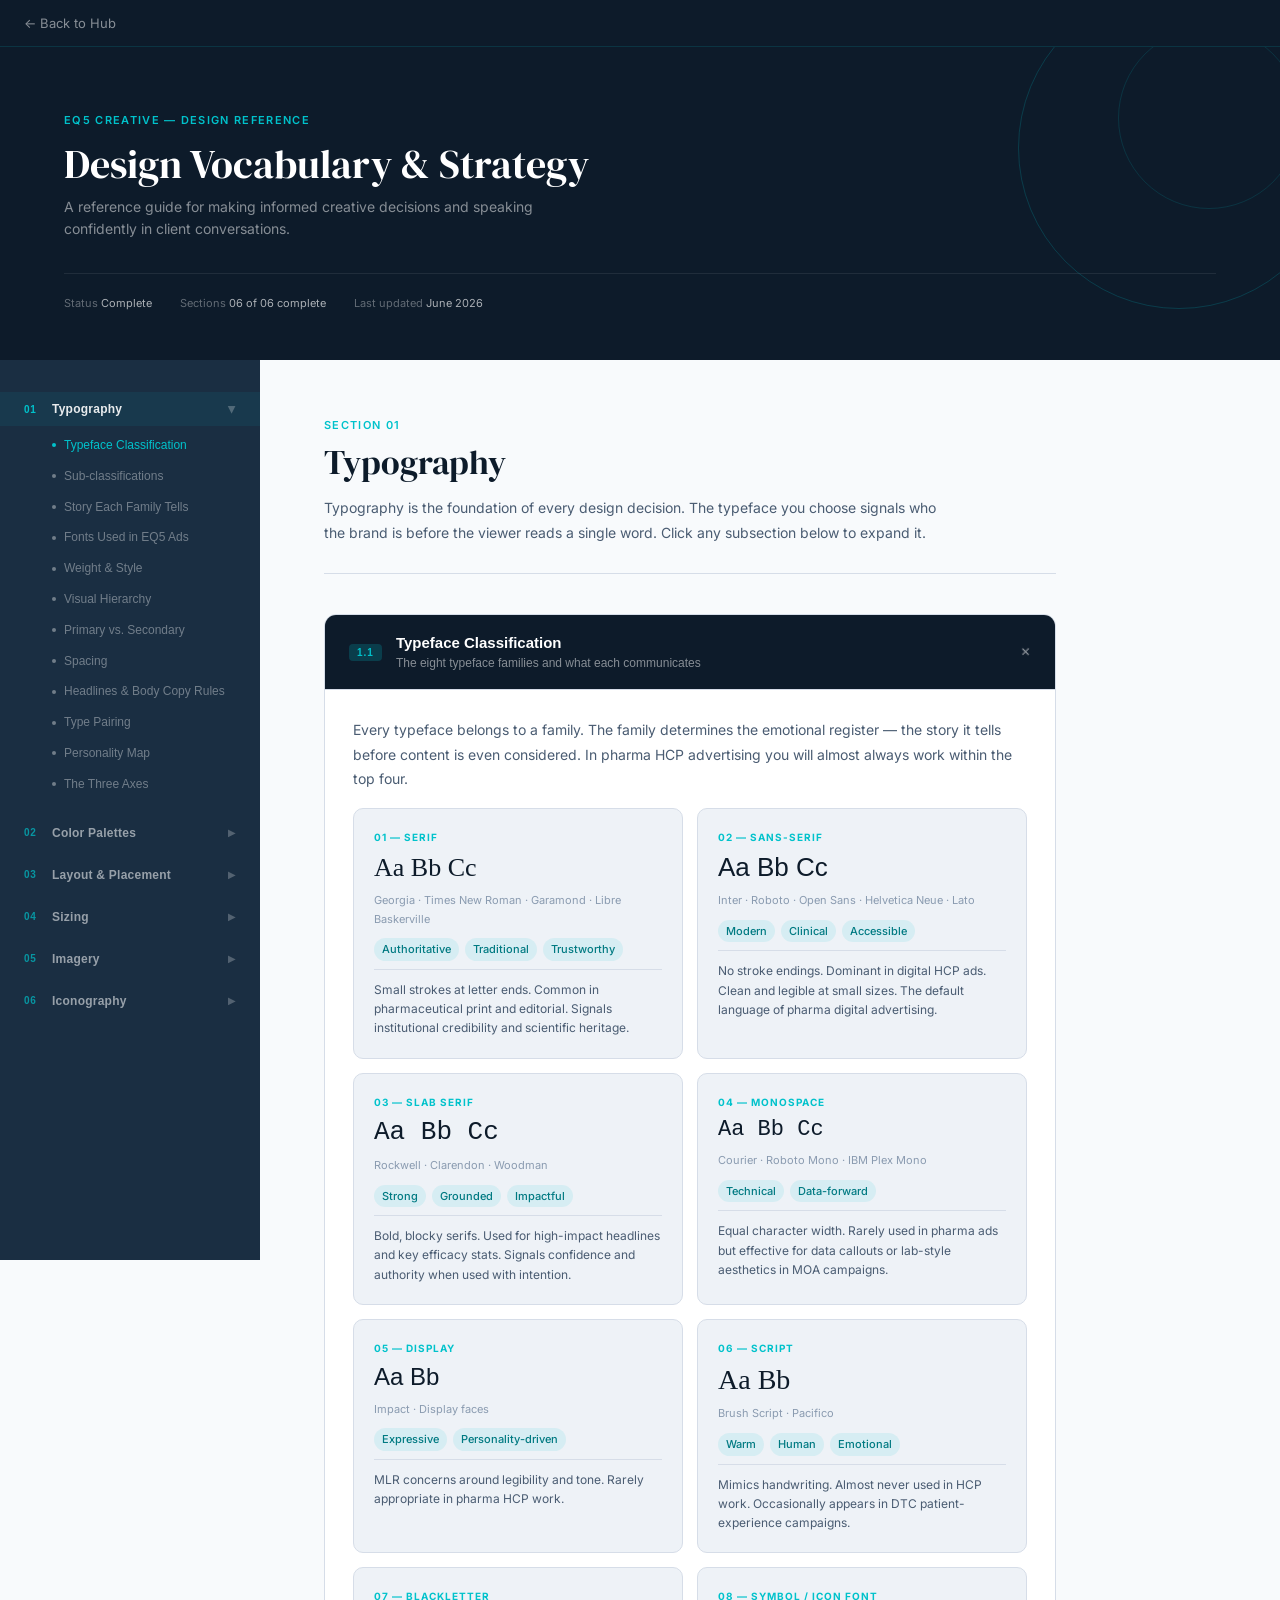
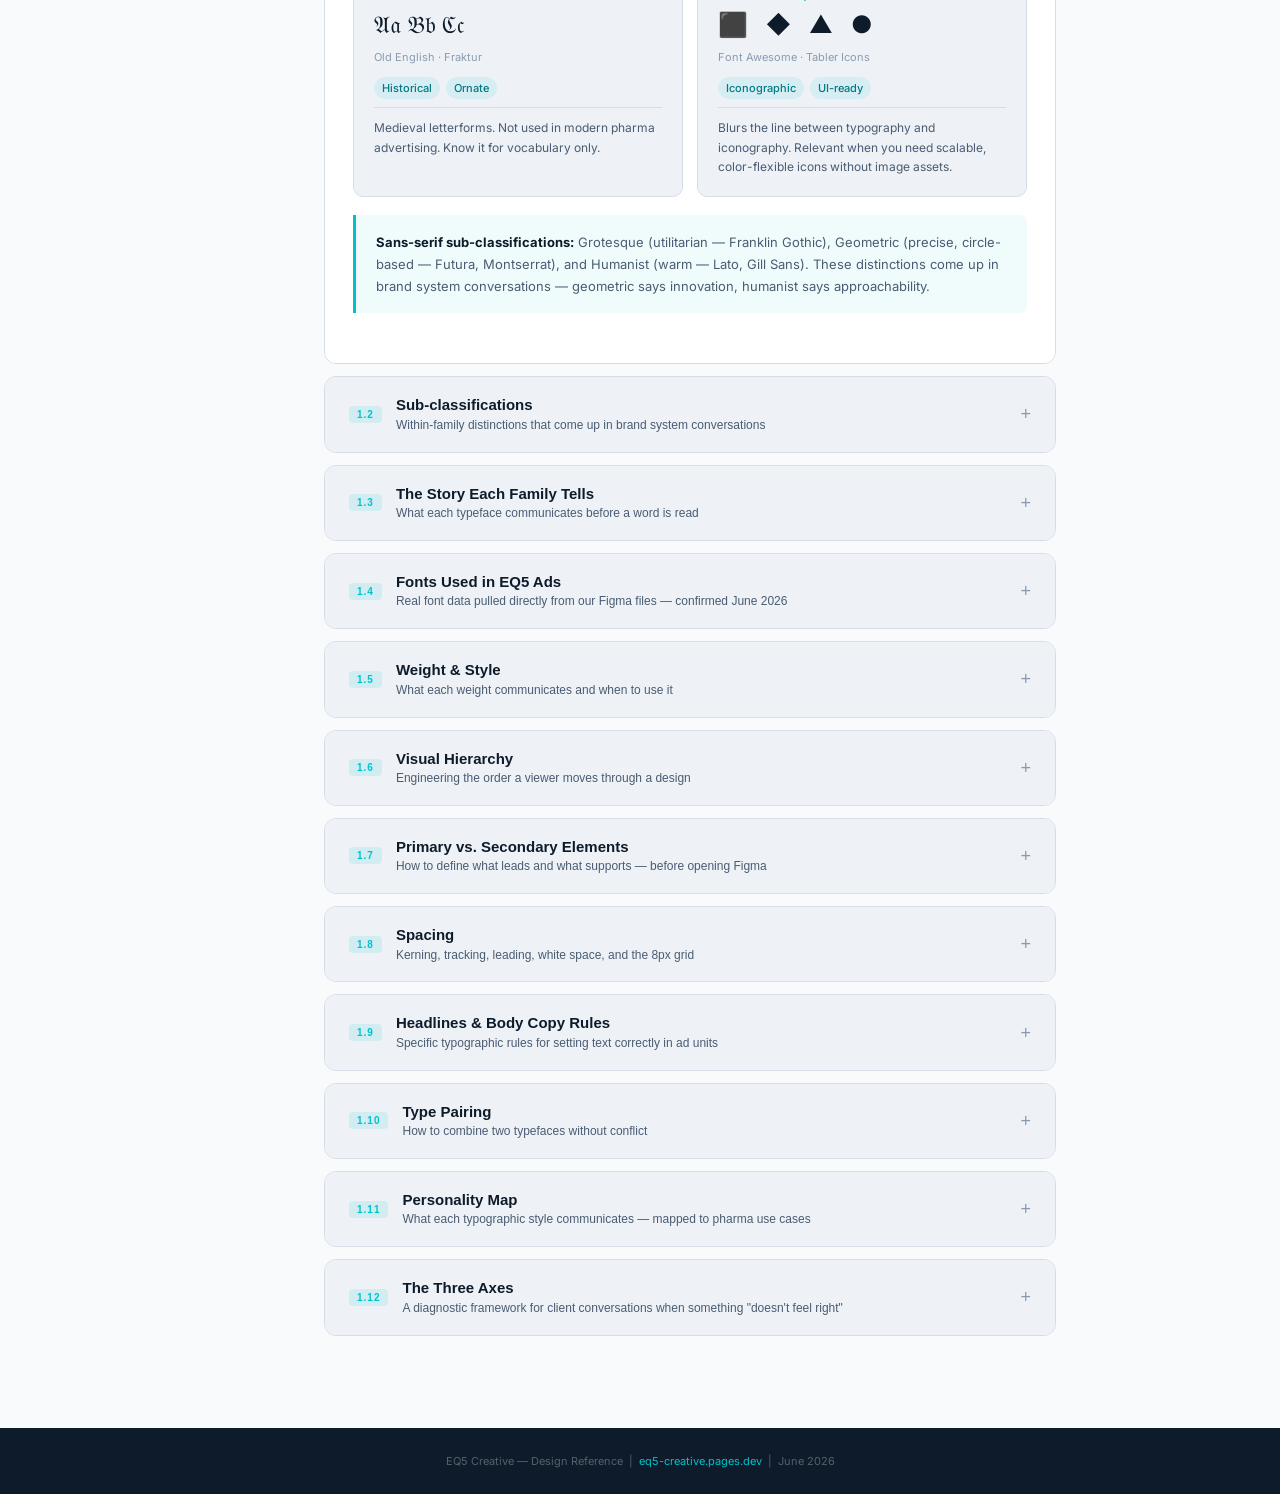
==== design-elements/index.html @ c165978b "v1.5.2 — Rename design-reference to design-elements" ====
<!DOCTYPE html>
<html lang="en">
<head>
<meta charset="UTF-8">
<meta name="viewport" content="width=device-width, initial-scale=1.0">
<title>EQ5 Design Reference</title>
<style>
  @import url('https://fonts.googleapis.com/css2?family=Inter:wght@300;400;500;600;700&family=DM+Serif+Display:ital@0;1&display=swap');

  :root {
    --navy: #0D1B2A;
    --navy-mid: #1A2E42;
    --navy-light: #243B55;
    --cyan: #00C2CB;
    --white: #F8FAFC;
    --gray-100: #EEF2F7;
    --gray-200: #D6DDE8;
    --gray-400: #8A9BB0;
    --text: #1A2E42;
    --text-light: #4A5C72;
    --accent: #00C2CB;
    --tag-bg: rgba(0,194,203,0.10);
    --tag-text: #007A82;
    --rule: #D6DDE8;
    --sidebar-w: 260px;
  }

  * { box-sizing: border-box; margin: 0; padding: 0; }

  body {
    font-family: 'Inter', sans-serif;
    background: var(--white);
    color: var(--text);
    font-size: 15px;
    line-height: 1.7;
    display: flex;
    flex-direction: column;
    min-height: 100vh;
  }

  /* COVER */
  .cover {
    background: var(--navy);
    color: white;
    padding: 64px 64px 48px;
    position: relative;
    overflow: hidden;
    flex-shrink: 0;
  }
  .cover::before {
    content: '';
    position: absolute;
    top: -60px; right: -60px;
    width: 320px; height: 320px;
    border-radius: 50%;
    border: 1px solid rgba(0,194,203,0.2);
    pointer-events: none;
  }
  .cover::after {
    content: '';
    position: absolute;
    top: -20px; right: -20px;
    width: 180px; height: 180px;
    border-radius: 50%;
    border: 1px solid rgba(0,194,203,0.15);
    pointer-events: none;
  }
  .cover-eyebrow {
    font-size: 11px; font-weight: 600;
    letter-spacing: 0.12em; text-transform: uppercase;
    color: var(--cyan); margin-bottom: 12px;
  }
  .cover-title {
    font-family: 'DM Serif Display', serif;
    font-size: 40px; line-height: 1.1;
    color: white; margin-bottom: 10px;
  }
  .cover-sub {
    font-size: 14px; color: rgba(255,255,255,0.5);
    max-width: 520px; line-height: 1.6;
  }
  .cover-meta {
    margin-top: 32px;
    display: flex; gap: 28px;
    font-size: 11px; color: rgba(255,255,255,0.35);
    border-top: 1px solid rgba(255,255,255,0.08);
    padding-top: 20px;
  }
  .cover-meta span { color: rgba(255,255,255,0.65); }

  /* LAYOUT SHELL */
  .shell {
    display: flex;
    flex: 1;
    min-height: 0;
  }

  /* SIDEBAR */
  .sidebar {
    width: var(--sidebar-w);
    flex-shrink: 0;
    background: var(--navy-mid);
    padding: 32px 0;
    position: sticky;
    top: 0;
    height: 100vh;
    overflow-y: auto;
  }
  .sidebar::-webkit-scrollbar { width: 4px; }
  .sidebar::-webkit-scrollbar-thumb { background: rgba(255,255,255,0.1); border-radius: 2px; }

  .sidebar-section { margin-bottom: 8px; }

  .sidebar-section-btn {
    width: 100%;
    background: none; border: none;
    display: flex; align-items: center; justify-content: space-between;
    padding: 10px 24px;
    cursor: pointer;
    text-align: left;
    transition: background 0.15s;
  }
  .sidebar-section-btn:hover { background: rgba(255,255,255,0.05); }
  .sidebar-section-btn.active { background: rgba(0,194,203,0.08); }

  .sidebar-section-label {
    display: flex; align-items: center; gap: 10px;
  }
  .sidebar-num {
    font-size: 10px; font-weight: 700;
    letter-spacing: 0.08em;
    color: var(--cyan);
    opacity: 0.7;
    width: 18px;
  }
  .sidebar-section-btn.active .sidebar-num { opacity: 1; }
  .sidebar-section-name {
    font-size: 12px; font-weight: 600;
    color: rgba(255,255,255,0.55);
    letter-spacing: 0.02em;
  }
  .sidebar-section-btn.active .sidebar-section-name { color: rgba(255,255,255,0.9); }

  .sidebar-chevron {
    font-size: 10px;
    color: rgba(255,255,255,0.25);
    transition: transform 0.2s;
    flex-shrink: 0;
  }
  .sidebar-section.open .sidebar-chevron { transform: rotate(90deg); }

  .sidebar-sub-list {
    display: none;
    padding: 4px 0 8px;
  }
  .sidebar-section.open .sidebar-sub-list { display: block; }

  .sidebar-sub-btn {
    width: 100%;
    background: none; border: none;
    padding: 7px 24px 7px 52px;
    cursor: pointer;
    text-align: left;
    font-size: 12px;
    color: rgba(255,255,255,0.38);
    transition: color 0.15s, background 0.15s;
    display: flex; align-items: center; gap: 8px;
    line-height: 1.4;
  }
  .sidebar-sub-btn:hover { color: rgba(255,255,255,0.7); background: rgba(255,255,255,0.03); }
  .sidebar-sub-btn.active { color: var(--cyan); }
  .sidebar-sub-dot {
    width: 4px; height: 4px;
    border-radius: 50%;
    background: currentColor;
    flex-shrink: 0;
  }

  /* MAIN CONTENT */
  .main {
    flex: 1;
    min-width: 0;
    padding: 0 64px 80px;
    max-width: 860px;
  }

  /* SECTION */
  .doc-section { display: none; }
  .doc-section.active { display: block; }

  .section-header {
    padding: 56px 0 28px;
    border-bottom: 1px solid var(--rule);
    margin-bottom: 40px;
  }
  .section-num {
    font-size: 11px; font-weight: 600;
    letter-spacing: 0.12em; text-transform: uppercase;
    color: var(--accent); margin-bottom: 8px;
  }
  .section-title {
    font-family: 'DM Serif Display', serif;
    font-size: 34px; color: var(--navy); line-height: 1.15;
  }
  .section-intro {
    margin-top: 14px; font-size: 14px;
    color: var(--text-light); max-width: 620px; line-height: 1.75;
  }

  /* ACCORDION SUBSECTIONS */
  .accordion { margin-bottom: 12px; border-radius: 12px; overflow: hidden; border: 1px solid var(--rule); }

  .accordion-trigger {
    width: 100%; background: var(--gray-100);
    border: none; cursor: pointer;
    display: flex; align-items: center; justify-content: space-between;
    padding: 18px 24px;
    text-align: left;
    transition: background 0.15s;
  }
  .accordion-trigger:hover { background: var(--gray-200); }
  .accordion.open .accordion-trigger { background: var(--navy); }

  .accordion-trigger-left { display: flex; align-items: center; gap: 14px; }
  .accordion-tag {
    font-size: 10px; font-weight: 700;
    letter-spacing: 0.1em; text-transform: uppercase;
    color: var(--accent);
    background: rgba(0,194,203,0.12);
    padding: 3px 8px; border-radius: 4px;
    flex-shrink: 0;
  }
  .accordion.open .accordion-tag { background: rgba(0,194,203,0.2); color: var(--cyan); }

  .accordion-title {
    font-size: 15px; font-weight: 600;
    color: var(--navy); line-height: 1.3;
  }
  .accordion.open .accordion-title { color: white; }

  .accordion-desc {
    font-size: 12px; color: var(--text-light);
    margin-top: 2px; line-height: 1.4;
  }
  .accordion.open .accordion-desc { color: rgba(255,255,255,0.5); }

  .accordion-icon {
    font-size: 18px; color: var(--gray-400);
    transition: transform 0.25s;
    flex-shrink: 0; line-height: 1;
  }
  .accordion.open .accordion-icon { transform: rotate(45deg); color: rgba(255,255,255,0.5); }

  .accordion-body {
    display: none;
    padding: 28px 28px 32px;
    background: white;
    border-top: 1px solid var(--rule);
  }
  .accordion.open .accordion-body { display: block; }

  /* CONTENT INSIDE ACCORDIONS */
  h3 { font-size: 16px; font-weight: 600; color: var(--navy); margin: 24px 0 8px; }
  h3:first-child { margin-top: 0; }
  p { color: var(--text-light); margin-bottom: 12px; line-height: 1.75; font-size: 14px; }
  p:last-child { margin-bottom: 0; }

  .card-grid { display: grid; grid-template-columns: 1fr 1fr; gap: 14px; margin: 16px 0; }
  .card {
    background: var(--gray-100); border-radius: 10px;
    padding: 20px; border: 1px solid var(--rule);
  }
  .card-full { grid-column: 1 / -1; display: flex; gap: 24px; align-items: flex-start; }
  .card-label {
    font-size: 10px; font-weight: 700;
    letter-spacing: 0.1em; text-transform: uppercase;
    color: var(--accent); margin-bottom: 6px;
  }
  .card-title { font-size: 13px; font-weight: 600; color: var(--navy); margin-bottom: 8px; }
  .card-specimen { font-size: 26px; line-height: 1.2; color: var(--navy); margin-bottom: 8px; }
  .card-example { font-size: 11px; color: var(--gray-400); margin-bottom: 10px; }
  .card-body { font-size: 12px; color: var(--text-light); line-height: 1.6; border-top: 1px solid var(--rule); padding-top: 10px; margin-top: 4px; }

  .tag-row { display: flex; gap: 6px; flex-wrap: wrap; margin-bottom: 8px; }
  .tag { font-size: 11px; font-weight: 500; padding: 2px 8px; border-radius: 20px; background: var(--tag-bg); color: var(--tag-text); }

  .callout {
    background: rgba(0,194,203,0.06); border-left: 3px solid var(--cyan);
    border-radius: 0 8px 8px 0; padding: 16px 20px; margin: 18px 0;
    font-size: 13px; color: var(--text-light); line-height: 1.7;
  }
  .callout strong { color: var(--navy); }

  .weight-row {
    display: flex; align-items: baseline; gap: 14px;
    padding: 12px 0; border-bottom: 1px solid var(--rule);
  }
  .weight-row:last-child { border-bottom: none; }
  .weight-name { width: 90px; font-size: 10px; font-weight: 700; text-transform: uppercase; letter-spacing: 0.06em; color: var(--gray-400); flex-shrink: 0; }
  .weight-specimen { font-size: 20px; color: var(--navy); flex: 1; }
  .weight-use { font-size: 11px; color: var(--text-light); max-width: 260px; text-align: right; line-height: 1.5; }

  .hierarchy-demo {
    background: white; border: 1px solid var(--rule);
    border-radius: 10px; padding: 28px; margin: 16px 0;
  }
  .hier-block { margin-bottom: 18px; }
  .hier-block:last-child { margin-bottom: 0; }
  .hier-label { font-size: 10px; font-weight: 700; letter-spacing: 0.08em; text-transform: uppercase; color: var(--accent); margin-bottom: 4px; }
  .hier-primary { font-size: 28px; font-weight: 700; color: var(--navy); line-height: 1.1; }
  .hier-secondary { font-size: 17px; font-weight: 500; color: var(--navy); }
  .hier-body { font-size: 13px; font-weight: 400; color: var(--text-light); line-height: 1.7; }
  .hier-tertiary { font-size: 12px; font-weight: 400; color: var(--gray-400); line-height: 1.6; }
  .hier-isi { font-size: 10px; font-weight: 300; color: var(--gray-400); line-height: 1.5; border-top: 1px solid var(--rule); padding-top: 10px; }

  .pill-list { display: flex; flex-wrap: wrap; gap: 8px; margin: 10px 0; }
  .pill { font-size: 12px; font-weight: 500; padding: 4px 12px; border-radius: 20px; background: var(--gray-100); border: 1px solid var(--rule); color: var(--text); }

  .personality-block { border: 1px solid var(--rule); border-radius: 10px; overflow: hidden; margin-bottom: 12px; }
  .personality-header { background: var(--navy); color: white; padding: 14px 20px; }
  .personality-name { font-size: 14px; font-weight: 600; color: white; }
  .personality-sub { font-size: 11px; color: rgba(255,255,255,0.4); margin-top: 2px; }
  .personality-body { padding: 16px 20px; background: white; }
  .personality-row { display: grid; grid-template-columns: 110px 1fr; gap: 10px; margin-bottom: 10px; font-size: 12px; }
  .personality-row:last-child { margin-bottom: 0; }
  .personality-key { font-weight: 600; color: var(--navy); font-size: 11px; text-transform: uppercase; letter-spacing: 0.05em; padding-top: 1px; }
  .personality-val { color: var(--text-light); line-height: 1.6; }
  .personality-quote { margin-top: 12px; padding-top: 12px; border-top: 1px solid var(--rule); font-size: 12px; font-style: italic; color: var(--gray-400); }

  .coming-soon {
    text-align: center; padding: 60px 40px;
    color: var(--gray-400); font-size: 14px;
  }
  .coming-soon .icon { font-size: 32px; margin-bottom: 12px; }

  /* FOOTER */
  .footer {
    background: var(--navy); color: rgba(255,255,255,0.3);
    text-align: center; padding: 24px 64px;
    font-size: 11px; flex-shrink: 0;
  }
  .footer span { color: var(--cyan); }
</style>
</head>
<body>

<a href="../" style="display:inline-flex;align-items:center;gap:6px;font-family:'Inter',sans-serif;font-size:13px;color:rgba(255,255,255,0.5);text-decoration:none;padding:12px 24px;background:#0D1B2A;border-bottom:1px solid rgba(0,194,203,0.15);">← Back to Hub</a>
<div class="cover">
  <div class="cover-eyebrow">EQ5 Creative — Design Reference</div>
  <div class="cover-title">Design Vocabulary & Strategy</div>
  <div class="cover-sub">A reference guide for making informed creative decisions and speaking confidently in client conversations.</div>
  <div class="cover-meta">
    <div>Status <span>Complete</span></div>
    <div>Sections <span>06 of 06 complete</span></div>
    <div>Last updated <span>June 2026</span></div>
  </div>
</div>

<div class="shell">

  <!-- SIDEBAR -->
  <nav class="sidebar" id="sidebar">

    <div class="sidebar-section open" data-section="typography">
      <button class="sidebar-section-btn active" onclick="toggleSection(this, 'typography')">
        <div class="sidebar-section-label">
          <span class="sidebar-num">01</span>
          <span class="sidebar-section-name">Typography</span>
        </div>
        <span class="sidebar-chevron">▶</span>
      </button>
      <div class="sidebar-sub-list">
        <button class="sidebar-sub-btn active" onclick="scrollToAccordion('type-classification')"><span class="sidebar-sub-dot"></span>Typeface Classification</button>
        <button class="sidebar-sub-btn" onclick="scrollToAccordion('type-subclass')"><span class="sidebar-sub-dot"></span>Sub-classifications</button>
        <button class="sidebar-sub-btn" onclick="scrollToAccordion('type-story')"><span class="sidebar-sub-dot"></span>Story Each Family Tells</button>
        <button class="sidebar-sub-btn" onclick="scrollToAccordion('type-figma')"><span class="sidebar-sub-dot"></span>Fonts Used in EQ5 Ads</button>
        <button class="sidebar-sub-btn" onclick="scrollToAccordion('type-weight')"><span class="sidebar-sub-dot"></span>Weight & Style</button>
        <button class="sidebar-sub-btn" onclick="scrollToAccordion('type-hierarchy')"><span class="sidebar-sub-dot"></span>Visual Hierarchy</button>
        <button class="sidebar-sub-btn" onclick="scrollToAccordion('type-primary')"><span class="sidebar-sub-dot"></span>Primary vs. Secondary</button>
        <button class="sidebar-sub-btn" onclick="scrollToAccordion('type-spacing')"><span class="sidebar-sub-dot"></span>Spacing</button>
        <button class="sidebar-sub-btn" onclick="scrollToAccordion('type-copy')"><span class="sidebar-sub-dot"></span>Headlines & Body Copy Rules</button>
        <button class="sidebar-sub-btn" onclick="scrollToAccordion('type-pairing')"><span class="sidebar-sub-dot"></span>Type Pairing</button>
        <button class="sidebar-sub-btn" onclick="scrollToAccordion('type-personality')"><span class="sidebar-sub-dot"></span>Personality Map</button>
        <button class="sidebar-sub-btn" onclick="scrollToAccordion('type-axes')"><span class="sidebar-sub-dot"></span>The Three Axes</button>
      </div>
    </div>

    <div class="sidebar-section" data-section="color">
      <button class="sidebar-section-btn" onclick="toggleSection(this, 'color')">
        <div class="sidebar-section-label">
          <span class="sidebar-num">02</span>
          <span class="sidebar-section-name">Color Palettes</span>
        </div>
        <span class="sidebar-chevron">▶</span>
      </button>
      <div class="sidebar-sub-list">
        <button class="sidebar-sub-btn" onclick="scrollToAccordion('color-fundamentals')"><span class="sidebar-sub-dot"></span>Color Fundamentals</button>
        <button class="sidebar-sub-btn" onclick="scrollToAccordion('color-warmcool')"><span class="sidebar-sub-dot"></span>Warm vs. Cool</button>
        <button class="sidebar-sub-btn" onclick="scrollToAccordion('color-specific')"><span class="sidebar-sub-dot"></span>Specific Color Meanings</button>
        <button class="sidebar-sub-btn" onclick="scrollToAccordion('color-contrast')"><span class="sidebar-sub-dot"></span>Contrast & Accessibility</button>
        <button class="sidebar-sub-btn" onclick="scrollToAccordion('color-conventions')"><span class="sidebar-sub-dot"></span>Pharma Conventions</button>
        <button class="sidebar-sub-btn" onclick="scrollToAccordion('color-palettes')"><span class="sidebar-sub-dot"></span>Palette Types</button>
        <button class="sidebar-sub-btn" onclick="scrollToAccordion('color-eq5')"><span class="sidebar-sub-dot"></span>EQ5 Account Palettes</button>
      </div>
    </div>

    <div class="sidebar-section" data-section="layout">
      <button class="sidebar-section-btn" onclick="toggleSection(this, 'layout')">
        <div class="sidebar-section-label">
          <span class="sidebar-num">03</span>
          <span class="sidebar-section-name">Layout & Placement</span>
        </div>
        <span class="sidebar-chevron">▶</span>
      </button>
      <div class="sidebar-sub-list">
        <button class="sidebar-sub-btn" onclick="scrollToAccordion('layout-grid')"><span class="sidebar-sub-dot"></span>Grid Systems</button>
        <button class="sidebar-sub-btn" onclick="scrollToAccordion('layout-reading')"><span class="sidebar-sub-dot"></span>Reading Patterns</button>
        <button class="sidebar-sub-btn" onclick="scrollToAccordion('layout-elements')"><span class="sidebar-sub-dot"></span>Common Ad Elements & Placement</button>
        <button class="sidebar-sub-btn" onclick="scrollToAccordion('layout-formats')"><span class="sidebar-sub-dot"></span>Ad Format Specs</button>
        <button class="sidebar-sub-btn" onclick="scrollToAccordion('layout-compositions')"><span class="sidebar-sub-dot"></span>Compositional Strategies</button>
      </div>
    </div>

    <div class="sidebar-section" data-section="sizing">
      <button class="sidebar-section-btn" onclick="toggleSection(this, 'sizing')">
        <div class="sidebar-section-label">
          <span class="sidebar-num">04</span>
          <span class="sidebar-section-name">Sizing</span>
        </div>
        <span class="sidebar-chevron">▶</span>
      </button>
      <div class="sidebar-sub-list">
        <button class="sidebar-sub-btn" onclick="scrollToAccordion('sizing-principles')"><span class="sidebar-sub-dot"></span>Sizing Principles</button>
        <button class="sidebar-sub-btn" onclick="scrollToAccordion('sizing-confirmed')"><span class="sidebar-sub-dot"></span>Confirmed EQ5 Sizes</button>
        <button class="sidebar-sub-btn" onclick="scrollToAccordion('sizing-scale')"><span class="sidebar-sub-dot"></span>Scale Contrast</button>
      </div>
    </div>

    <div class="sidebar-section" data-section="imagery">
      <button class="sidebar-section-btn" onclick="toggleSection(this, 'imagery')">
        <div class="sidebar-section-label">
          <span class="sidebar-num">05</span>
          <span class="sidebar-section-name">Imagery</span>
        </div>
        <span class="sidebar-chevron">▶</span>
      </button>
      <div class="sidebar-sub-list">
        <button class="sidebar-sub-btn" onclick="scrollToAccordion('imagery-categories')"><span class="sidebar-sub-dot"></span>Imagery Categories</button>
        <button class="sidebar-sub-btn" onclick="scrollToAccordion('imagery-photo-vs-illus')"><span class="sidebar-sub-dot"></span>Photography vs. Illustration</button>
        <button class="sidebar-sub-btn" onclick="scrollToAccordion('imagery-funnel')"><span class="sidebar-sub-dot"></span>Imagery by Campaign Stage</button>
        <button class="sidebar-sub-btn" onclick="scrollToAccordion('imagery-eq5')"><span class="sidebar-sub-dot"></span>EQ5 Imagery in Practice</button>
        <button class="sidebar-sub-btn" onclick="scrollToAccordion('imagery-rules')"><span class="sidebar-sub-dot"></span>Practical Rules</button>
      </div>
    </div>

    <div class="sidebar-section" data-section="iconography">
      <button class="sidebar-section-btn" onclick="toggleSection(this, 'iconography')">
        <div class="sidebar-section-label">
          <span class="sidebar-num">06</span>
          <span class="sidebar-section-name">Iconography</span>
        </div>
        <span class="sidebar-chevron">▶</span>
      </button>
      <div class="sidebar-sub-list">
        <button class="sidebar-sub-btn" onclick="scrollToAccordion('icon-types')"><span class="sidebar-sub-dot"></span>Four Icon Types</button>
        <button class="sidebar-sub-btn" onclick="scrollToAccordion('icon-rendering')"><span class="sidebar-sub-dot"></span>Flat vs. Outlined vs. Filled</button>
        <button class="sidebar-sub-btn" onclick="scrollToAccordion('icon-storytelling')"><span class="sidebar-sub-dot"></span>When to Use Each in Storytelling</button>
        <button class="sidebar-sub-btn" onclick="scrollToAccordion('icon-common')"><span class="sidebar-sub-dot"></span>Common Pharma Icons</button>
        <button class="sidebar-sub-btn" onclick="scrollToAccordion('icon-eq5')"><span class="sidebar-sub-dot"></span>EQ5 Iconography</button>
      </div>
    </div>

  </nav>

  <!-- MAIN -->
  <main class="main">

    <!-- ═══════════════════════════════════════════════
         SECTION 01 — TYPOGRAPHY
    ═══════════════════════════════════════════════ -->
    <div class="doc-section active" id="section-typography">
      <div class="section-header">
        <div class="section-num">Section 01</div>
        <div class="section-title">Typography</div>
        <div class="section-intro">Typography is the foundation of every design decision. The typeface you choose signals who the brand is before the viewer reads a single word. Click any subsection below to expand it.</div>
      </div>

      <!-- 1.1 Classification -->
      <div class="accordion open" id="type-classification">
        <button class="accordion-trigger" onclick="toggleAccordion(this)">
          <div class="accordion-trigger-left">
            <span class="accordion-tag">1.1</span>
            <div>
              <div class="accordion-title">Typeface Classification</div>
              <div class="accordion-desc">The eight typeface families and what each communicates</div>
            </div>
          </div>
          <span class="accordion-icon">+</span>
        </button>
        <div class="accordion-body">
          <p>Every typeface belongs to a family. The family determines the emotional register — the story it tells before content is even considered. In pharma HCP advertising you will almost always work within the top four.</p>
          <div class="card-grid">
            <div class="card">
              <div class="card-label">01 — Serif</div>
              <div class="card-specimen" style="font-family: Georgia, serif;">Aa Bb Cc</div>
              <div class="card-example">Georgia · Times New Roman · Garamond · Libre Baskerville</div>
              <div class="tag-row"><span class="tag">Authoritative</span><span class="tag">Traditional</span><span class="tag">Trustworthy</span></div>
              <div class="card-body">Small strokes at letter ends. Common in pharmaceutical print and editorial. Signals institutional credibility and scientific heritage.</div>
            </div>
            <div class="card">
              <div class="card-label">02 — Sans-serif</div>
              <div class="card-specimen" style="font-family: 'Helvetica Neue', Arial, sans-serif;">Aa Bb Cc</div>
              <div class="card-example">Inter · Roboto · Open Sans · Helvetica Neue · Lato</div>
              <div class="tag-row"><span class="tag">Modern</span><span class="tag">Clinical</span><span class="tag">Accessible</span></div>
              <div class="card-body">No stroke endings. Dominant in digital HCP ads. Clean and legible at small sizes. The default language of pharma digital advertising.</div>
            </div>
            <div class="card">
              <div class="card-label">03 — Slab Serif</div>
              <div class="card-specimen" style="font-family: 'Courier New', monospace;">Aa Bb Cc</div>
              <div class="card-example">Rockwell · Clarendon · Woodman</div>
              <div class="tag-row"><span class="tag">Strong</span><span class="tag">Grounded</span><span class="tag">Impactful</span></div>
              <div class="card-body">Bold, blocky serifs. Used for high-impact headlines and key efficacy stats. Signals confidence and authority when used with intention.</div>
            </div>
            <div class="card">
              <div class="card-label">04 — Monospace</div>
              <div class="card-specimen" style="font-family: 'Courier New', monospace; font-size: 22px;">Aa Bb Cc</div>
              <div class="card-example">Courier · Roboto Mono · IBM Plex Mono</div>
              <div class="tag-row"><span class="tag">Technical</span><span class="tag">Data-forward</span></div>
              <div class="card-body">Equal character width. Rarely used in pharma ads but effective for data callouts or lab-style aesthetics in MOA campaigns.</div>
            </div>
            <div class="card">
              <div class="card-label">05 — Display</div>
              <div class="card-specimen" style="font-family: Impact, sans-serif; font-size: 24px;">Aa Bb</div>
              <div class="card-example">Impact · Display faces</div>
              <div class="tag-row"><span class="tag">Expressive</span><span class="tag">Personality-driven</span></div>
              <div class="card-body">MLR concerns around legibility and tone. Rarely appropriate in pharma HCP work.</div>
            </div>
            <div class="card">
              <div class="card-label">06 — Script</div>
              <div class="card-specimen" style="font-family: 'Brush Script MT', cursive; font-size: 28px;">Aa Bb</div>
              <div class="card-example">Brush Script · Pacifico</div>
              <div class="tag-row"><span class="tag">Warm</span><span class="tag">Human</span><span class="tag">Emotional</span></div>
              <div class="card-body">Mimics handwriting. Almost never used in HCP work. Occasionally appears in DTC patient-experience campaigns.</div>
            </div>
            <div class="card">
              <div class="card-label">07 — Blackletter</div>
              <div class="card-specimen" style="font-size: 24px;">𝔄𝔞 𝔅𝔟 ℭ𝔠</div>
              <div class="card-example">Old English · Fraktur</div>
              <div class="tag-row"><span class="tag">Historical</span><span class="tag">Ornate</span></div>
              <div class="card-body">Medieval letterforms. Not used in modern pharma advertising. Know it for vocabulary only.</div>
            </div>
            <div class="card">
              <div class="card-label">08 — Symbol / Icon Font</div>
              <div class="card-specimen" style="font-size: 24px; letter-spacing: 6px;">⬛ ◆ ▲ ●</div>
              <div class="card-example">Font Awesome · Tabler Icons</div>
              <div class="tag-row"><span class="tag">Iconographic</span><span class="tag">UI-ready</span></div>
              <div class="card-body">Blurs the line between typography and iconography. Relevant when you need scalable, color-flexible icons without image assets.</div>
            </div>
          </div>
          <div class="callout">
            <strong>Sans-serif sub-classifications:</strong> Grotesque (utilitarian — Franklin Gothic), Geometric (precise, circle-based — Futura, Montserrat), and Humanist (warm — Lato, Gill Sans). These distinctions come up in brand system conversations — geometric says innovation, humanist says approachability.
          </div>
        </div>
      </div>

      <!-- 1.2 Sub-classifications -->
      <div class="accordion" id="type-subclass">
        <button class="accordion-trigger" onclick="toggleAccordion(this)">
          <div class="accordion-trigger-left">
            <span class="accordion-tag">1.2</span>
            <div>
              <div class="accordion-title">Sub-classifications</div>
              <div class="accordion-desc">Within-family distinctions that come up in brand system conversations</div>
            </div>
          </div>
          <span class="accordion-icon">+</span>
        </button>
        <div class="accordion-body">
          <p>Beyond the eight main families, designers regularly speak in sub-classification language. These are the distinctions that come up when discussing why a specific font was chosen for a brand system.</p>

          <h3>Within Sans-serif</h3>
          <div class="card-grid">
            <div class="card">
              <div class="card-label">Grotesque</div>
              <div class="card-specimen" style="font-family: Arial, sans-serif; font-size: 22px;">Aa Bb Cc</div>
              <div class="card-example">Franklin Gothic · Akzidenz-Grotesk · Arial</div>
              <div class="tag-row"><span class="tag">Utilitarian</span><span class="tag">No-nonsense</span></div>
              <div class="card-body">Early sans-serifs, slightly irregular. Feels workhorse and unadorned. Common in institutional and government pharma materials.</div>
            </div>
            <div class="card">
              <div class="card-label">Geometric</div>
              <div class="card-specimen" style="font-family: 'Inter', sans-serif; font-size: 22px; letter-spacing: -0.01em;">Aa Bb Cc</div>
              <div class="card-example">Futura · Circular · Montserrat · DM Sans</div>
              <div class="tag-row"><span class="tag">Precise</span><span class="tag">Innovative</span><span class="tag">Forward-thinking</span></div>
              <div class="card-body">Built on perfect circles and straight lines. Very common in biotech and oncology. Says precision, innovation, and next-generation medicine.</div>
            </div>
            <div class="card card-full">
              <div style="flex:1;">
                <div class="card-label">Humanist</div>
                <div class="card-specimen" style="font-family: 'Inter', sans-serif; font-size: 22px;">Aa Bb Cc</div>
                <div class="card-example">Gill Sans · Lato · Myriad Pro · Optima</div>
                <div class="tag-row"><span class="tag">Warm</span><span class="tag">Approachable</span><span class="tag">Calligraphic proportions</span></div>
                <div class="card-body">Based on calligraphic proportions, feels more human and less mechanical than geometric. Sometimes used in HCP when the brief calls for approachability. More common in DTC.</div>
              </div>
            </div>
          </div>

          <h3>Within Serif</h3>
          <div class="card-grid">
            <div class="card">
              <div class="card-label">Old Style</div>
              <div class="card-specimen" style="font-family: Georgia, serif; font-size: 22px;">Aa Bb Cc</div>
              <div class="card-example">Garamond · Palatino · Caslon</div>
              <div class="tag-row"><span class="tag">Classical</span><span class="tag">Warm</span><span class="tag">Literary</span></div>
              <div class="card-body">Based on Renaissance letterforms. Warm and humanistic. Used when a brand wants to feel classically credible rather than modern.</div>
            </div>
            <div class="card">
              <div class="card-label">Transitional</div>
              <div class="card-specimen" style="font-family: 'Times New Roman', serif; font-size: 22px;">Aa Bb Cc</div>
              <div class="card-example">Times New Roman · Baskerville · Georgia</div>
              <div class="tag-row"><span class="tag">Balanced</span><span class="tag">Neutral</span><span class="tag">Institutional</span></div>
              <div class="card-body">The middle ground. More contrast than old style, less extreme than modern. The workhorse of academic and medical publishing.</div>
            </div>
            <div class="card">
              <div class="card-label">Modern</div>
              <div class="card-specimen" style="font-family: Georgia, serif; font-size: 22px; font-style: italic;">Aa Bb Cc</div>
              <div class="card-example">Didot · Bodoni · Libre Bodoni</div>
              <div class="tag-row"><span class="tag">High contrast</span><span class="tag">Elegant</span><span class="tag">Sophisticated</span></div>
              <div class="card-body">Extreme thick-thin stroke contrast. Feels fashion-forward and refined. Used in premium specialty pharma branding when the brand wants to signal exclusivity.</div>
            </div>
          </div>

          <h3>Variable fonts — worth knowing</h3>
          <p>Variable fonts contain the entire weight and width spectrum in a single file. Increasingly common in digital pharma ads because they allow fine-tuned weight control without loading multiple font files. You'll see this term in Figma and in conversations about web ad performance. They also allow intermediate weights — 450, 525 — that don't exist in traditional static font files, giving designers more precise hierarchy control than the standard weight scale allows.</p>
          <p>In pharma digital ads variable fonts reduce file size and load time, which matters particularly for display banner units where the 150KB file size limit is a real constraint.</p>

          <div class="callout"><strong>Why sub-classifications matter in client conversations:</strong> When a client says "geometric" or "humanist" they mean a specific feel and a specific set of associations. Being able to respond with concrete font names and personality implications shows design literacy beyond just naming fonts.</div>
        </div>
      </div>

      <!-- 1.3 Story Each Family Tells -->
      <div class="accordion" id="type-story">
        <button class="accordion-trigger" onclick="toggleAccordion(this)">
          <div class="accordion-trigger-left">
            <span class="accordion-tag">1.3</span>
            <div>
              <div class="accordion-title">The Story Each Family Tells</div>
              <div class="accordion-desc">What each typeface communicates before a word is read</div>
            </div>
          </div>
          <span class="accordion-icon">+</span>
        </button>
        <div class="accordion-body">
          <p>This is the strategic layer — the difference between following a brief and informing creative strategy. Every typeface choice makes an implicit argument about who the brand is. Here is the story each family tells and when you'd reach for it in pharma.</p>

          <div class="personality-block">
            <div class="personality-header"><div class="personality-name">Serif — "We have been here a long time. Trust us."</div></div>
            <div class="personality-body">
              <div class="personality-row"><div class="personality-key">Story</div><div class="personality-val">Carries institutional weight. References print, academia, medical journals. Says this is backed by science and history.</div></div>
              <div class="personality-row"><div class="personality-key">In pharma</div><div class="personality-val">Established brands that want to feel credible rather than cutting-edge. Legacy pharmaceutical companies, not biotech startups.</div></div>
              <div class="personality-row"><div class="personality-key">Avoid when</div><div class="personality-val">The brand wants to signal innovation, speed, or breakthrough science.</div></div>
            </div>
          </div>

          <div class="personality-block">
            <div class="personality-header"><div class="personality-name">Sans-serif — "We are clear, direct, and modern."</div></div>
            <div class="personality-body">
              <div class="personality-row"><div class="personality-key">Story</div><div class="personality-val">The default language of digital HCP advertising. Says we respect your time, here is the information. Clinical without being cold.</div></div>
              <div class="personality-row"><div class="personality-key">Sub-story</div><div class="personality-val">Grotesque = utilitarian and no-nonsense. Geometric = precision and innovation. Humanist = approachable and patient-centered.</div></div>
              <div class="personality-row"><div class="personality-key">In pharma</div><div class="personality-val">Dominant in digital HCP ads across all therapeutic areas. The safe, credible default.</div></div>
            </div>
          </div>

          <div class="personality-block">
            <div class="personality-header"><div class="personality-name">Slab Serif — "We are confident and not asking permission."</div></div>
            <div class="personality-body">
              <div class="personality-row"><div class="personality-key">Story</div><div class="personality-val">Assertive. Plants a flag. A bold efficacy stat set in a slab feels like a fact you cannot argue with.</div></div>
              <div class="personality-row"><div class="personality-key">In pharma</div><div class="personality-val">Impact headlines for key efficacy stats. Less common overall but powerful when used with intention.</div></div>
              <div class="personality-row"><div class="personality-key">Avoid when</div><div class="personality-val">The brand wants nuance, warmth, or a clinical tone. Slab says conviction, not dialogue.</div></div>
            </div>
          </div>

          <div class="personality-block">
            <div class="personality-header"><div class="personality-name">Monospace — "This is data. This is evidence. This is exact."</div></div>
            <div class="personality-body">
              <div class="personality-row"><div class="personality-key">Story</div><div class="personality-val">Signals lab culture, precision, raw information. Makes a statistic feel like it came straight from a clinical trial report rather than a marketing department.</div></div>
              <div class="personality-row"><div class="personality-key">In pharma</div><div class="personality-val">Effective for data callouts in MOA ads. Rarely used for full layouts — becomes inaccessible at scale.</div></div>
            </div>
          </div>

          <div class="personality-block">
            <div class="personality-header"><div class="personality-name">Geometric Sans — "We are the future of medicine."</div></div>
            <div class="personality-body">
              <div class="personality-row"><div class="personality-key">Story</div><div class="personality-val">The dominant language of biotech and oncology brands. Signals breakthrough science and forward-thinking positioning.</div></div>
              <div class="personality-row"><div class="personality-key">In pharma</div><div class="personality-val">Cell therapy, gene therapy, oncology startups. When the product itself is novel and the brand wants to match that novelty.</div></div>
            </div>
          </div>

          <div class="personality-block">
            <div class="personality-header"><div class="personality-name">Script — "This is human. This is emotional."</div></div>
            <div class="personality-body">
              <div class="personality-row"><div class="personality-key">Story</div><div class="personality-val">In the rare pharma context where script appears, it is almost always DTC and almost always about the patient experience — not data.</div></div>
              <div class="personality-row"><div class="personality-key">In pharma</div><div class="personality-val">Quality-of-life campaigns, not MOA ads. For HCP work it almost never belongs.</div></div>
            </div>
          </div>

          <div class="personality-block">
            <div class="personality-header"><div class="personality-name">Display — "Look at me."</div></div>
            <div class="personality-body">
              <div class="personality-row"><div class="personality-key">Story</div><div class="personality-val">Prioritizes personality over legibility at small sizes. Used to break through banner blindness.</div></div>
              <div class="personality-row"><div class="personality-key">In pharma</div><div class="personality-val">Essentially off the table for body copy. Risky even for headlines due to MLR concerns around tone. Occasionally appears in disease awareness campaigns.</div></div>
            </div>
          </div>

          <div class="callout"><strong>The strategic move:</strong> When a client briefs a new campaign, map their therapeutic area and audience to one of these family stories before design starts. That's a defensible creative recommendation grounded in strategy, not just aesthetic preference.</div>
        </div>
      </div>

      <!-- 1.4 EQ5 Fonts in Use -->
      <div class="accordion" id="type-figma">
        <button class="accordion-trigger" onclick="toggleAccordion(this)">
          <div class="accordion-trigger-left">
            <span class="accordion-tag">1.4</span>
            <div>
              <div class="accordion-title">Fonts Used in EQ5 Ads</div>
              <div class="accordion-desc">Real font data pulled directly from our Figma files — confirmed June 2026</div>
            </div>
          </div>
          <span class="accordion-icon">+</span>
        </button>
        <div class="accordion-body">
          <p>These are the actual fonts found in EQ5's Figma files across active accounts. This is real data pulled directly from the Niktimvo, Zynyz, and related Incyte campaign pages. Each font is client brand-specified — EQ5 implements them, not selects them.</p>

          <!-- INCYTE -->
          <h3>Incyte — Niktimvo, Zynyz, JAK Portfolio</h3>
          <p>Incyte's brand system uses a two-font pairing: a proprietary headline typeface and a clean geometric sans for body and supporting copy.</p>

          <div class="card-grid">
            <div class="card">
              <div class="card-label">Headline / Display — Client Brand Font</div>
              <div class="card-title" style="font-size: 22px; font-weight: 700; letter-spacing: -0.01em; color: var(--navy);">F37 Incise</div>
              <div class="tag-row"><span class="tag">Proprietary</span><span class="tag">Bold</span><span class="tag">Medium</span></div>
              <div class="card-body">
                <p style="margin-bottom: 8px;">Incyte's primary brand typeface. Used exclusively for headlines, key stats, and primary copy. A custom geometric sans-serif with sharp, precise letterforms — signals clinical precision and brand authority.</p>
                <p style="margin-bottom: 8px;"><strong style="color: var(--navy);">Weights used:</strong> Bold (most common), Medium</p>
                <p style="margin-bottom: 0;"><strong style="color: var(--navy);">Sizes seen in files:</strong> 30–130px for headlines, 96–130px for landmark stats, 40–60px for subheadlines</p>
              </div>
            </div>
            <div class="card">
              <div class="card-label">Body / Supporting Copy</div>
              <div class="card-title" style="font-size: 22px; font-weight: 400; color: var(--navy);">DM Sans</div>
              <div class="tag-row"><span class="tag">Geometric sans</span><span class="tag">Google Font</span><span class="tag">Free</span></div>
              <div class="card-body">
                <p style="margin-bottom: 8px;">Used for all supporting copy, footnotes, ISI text, and secondary labels. Clean, modern geometric sans-serif that complements F37 Incise without competing with it.</p>
                <p style="margin-bottom: 8px;"><strong style="color: var(--navy);">Weights used:</strong> Medium (most common), Bold, Regular</p>
                <p style="margin-bottom: 0;"><strong style="color: var(--navy);">Sizes seen in files:</strong> 7–10px for ISI/legal, 12–16px for body copy, 20–32px for callouts</p>
              </div>
            </div>
            <div class="card">
              <div class="card-label">ISI / Legal Fallback</div>
              <div class="card-title" style="font-size: 22px; font-family: Arial, sans-serif; color: var(--navy);">Arial</div>
              <div class="tag-row"><span class="tag">Web-safe</span><span class="tag">ISI only</span><span class="tag">Fallback</span></div>
              <div class="card-body">
                <p style="margin-bottom: 8px;">Appears only in ISI and legal copy blocks. A web-safe fallback that ensures regulatory text is always renderable regardless of font loading. Not used for any branded content.</p>
                <p style="margin-bottom: 0;"><strong style="color: var(--navy);">Sizes seen in files:</strong> 8–32px, always Regular weight</p>
              </div>
            </div>
            <div class="card">
              <div class="card-label">Niktimvo — Additional Brand Font</div>
              <div class="card-title" style="font-size: 20px; font-weight: 700; color: var(--navy); letter-spacing: 0.02em;">CircularXX</div>
              <div class="tag-row"><span class="tag">Geometric</span><span class="tag">Premium</span><span class="tag">Niktimvo-specific</span></div>
              <div class="card-body">
                <p style="margin-bottom: 8px;">Found specifically in Niktimvo Second Round and JAK Portfolio ads. The next-generation version of Circular Std — Incyte likely updated their brand system between campaigns. Geometric, precise, and premium-feeling.</p>
                <p style="margin-bottom: 8px;"><strong style="color: var(--navy);">Weights used:</strong> Black (impact stats), Bold, Medium, Book (body)</p>
                <p style="margin-bottom: 0;"><strong style="color: var(--navy);">Sizes seen in files:</strong> 6–82px across all hierarchy tiers</p>
              </div>
            </div>
          </div>

          <!-- INCYTE UNBRANDED -->
          <h3 style="margin-top: 28px;">Incyte Unbranded — OncLive Disease Awareness</h3>
          <p>The unbranded OncLive campaign uses a completely different font — suggesting it was intentionally designed to feel distinct from the Incyte brand system, as unbranded ads should not carry brand signals.</p>
          <div class="card-grid">
            <div class="card card-full">
              <div style="flex: 1;">
                <div class="card-label">Display / Headline — Unbranded Campaign Only</div>
                <div class="card-title" style="font-size: 22px; font-weight: 700; color: var(--navy); font-family: 'Inter', sans-serif; letter-spacing: 0.03em;">Jockey One</div>
                <div class="tag-row"><span class="tag">Display serif</span><span class="tag">Condensed</span><span class="tag">Unbranded only</span></div>
                <div class="card-body">Used exclusively throughout the OncLive unbranded disease-state ads. A condensed display serif — assertive and attention-grabbing without carrying any Incyte brand identity. Makes sense for an unbranded campaign: the font itself signals disease urgency without pointing to any specific product. Only Regular weight used throughout. Sizes range from 32–100px. No body copy font found — suggesting these are primarily headline-driven layouts.</div>
              </div>
            </div>
          </div>

          <!-- PAIRING SUMMARY -->
          <h3 style="margin-top: 28px;">How the pairing works in practice</h3>
          <div class="card-grid">
            <div class="card">
              <div class="card-title">F37 Incise + DM Sans</div>
              <div class="card-body">F37 Incise leads as the expressive, brand-ownable headline font. DM Sans handles everything else. Clear contrast in weight and character — the headline is unmissably Incyte, the body is clean and readable without fighting it.</div>
            </div>
            <div class="card">
              <div class="card-title">CircularXX as evolution</div>
              <div class="card-body">CircularXX replaces Circular Std in newer Niktimvo files — same family, upgraded. Both are geometric sans-serifs, suggesting Incyte's brand system has shifted toward a fully geometric palette (F37 Incise + Circular) rather than geometric headline + humanist body.</div>
            </div>
            <div class="card">
              <div class="card-title">Why Arial in ISI</div>
              <div class="card-body">ISI and legal copy uses Arial as a safe fallback. This is intentional — ISI text must render correctly everywhere, including on systems that may not have brand fonts loaded. It also visually separates legal from branded content.</div>
            </div>
            <div class="card">
              <div class="card-title">Unbranded = different font entirely</div>
              <div class="card-body">Jockey One in OncLive ads is a deliberate brand break. Using the Incyte brand font in an unbranded ad would imply brand connection — which defeats the purpose. A completely different typeface maintains the unbranded status.</div>
            </div>
          </div>

          <div class="callout"><strong>Note on Mesoblast / Ryoncil:</strong> The Ryoncil Figma file was not accessible via our connected Figma account in this session. Font data for that campaign will be added when the file is shared or accessed directly. Based on Mesoblast's brand aesthetic, expect a similar geometric sans-serif pairing.</div>
          <div class="callout"><strong>Note on Zynyz:</strong> The Zynyz page in the Figma file was empty at time of pull (June 2026) — the campaign may not yet have ad frames built. Font data will be added as the campaign develops.</div>
        </div>
      </div>

      <!-- 1.5 Weight & Style -->
      <div class="accordion" id="type-weight">
        <button class="accordion-trigger" onclick="toggleAccordion(this)">
          <div class="accordion-trigger-left">
            <span class="accordion-tag">1.5</span>
            <div>
              <div class="accordion-title">Weight & Style</div>
              <div class="accordion-desc">What each weight communicates and when to use it</div>
            </div>
          </div>
          <span class="accordion-icon">+</span>
        </button>
        <div class="accordion-body">
          <p>Weight is the thickness of the letterform and the primary tool for signaling priority. Every weight carries a different story — combining them creates hierarchy.</p>
          <div class="card" style="margin-bottom: 20px;">
            <div class="card-label">Weight Scale</div>
            <div class="weight-row">
              <div class="weight-name">Thin / Light</div>
              <div class="weight-specimen" style="font-weight: 300;">The quick brown fox</div>
              <div class="weight-use">ISI, legal copy, supplementary info. Recedes on purpose. Premium at large display sizes.</div>
            </div>
            <div class="weight-row">
              <div class="weight-name">Regular</div>
              <div class="weight-specimen" style="font-weight: 400;">The quick brown fox</div>
              <div class="weight-use">Body copy, MOA descriptions, supporting claims. Neutral, informative, not persuasive.</div>
            </div>
            <div class="weight-row">
              <div class="weight-name">Medium</div>
              <div class="weight-specimen" style="font-weight: 500;">The quick brown fox</div>
              <div class="weight-use">Subheadings, callout labels, button text. A subtle nudge without shouting.</div>
            </div>
            <div class="weight-row">
              <div class="weight-name">SemiBold</div>
              <div class="weight-specimen" style="font-weight: 600;">The quick brown fox</div>
              <div class="weight-use">Secondary headlines, stat labels, key phrases pulled from body copy.</div>
            </div>
            <div class="weight-row">
              <div class="weight-name">Bold</div>
              <div class="weight-specimen" style="font-weight: 700;">The quick brown fox</div>
              <div class="weight-use">Primary headline, key efficacy stat, brand name, core claim. If everything is bold, nothing is bold.</div>
            </div>
            <div class="weight-row">
              <div class="weight-name">Black</div>
              <div class="weight-specimen" style="font-weight: 900;">The quick brown fox</div>
              <div class="weight-use">Maximum impact — survival rates, landmark trial results. Once per ad, for authority.</div>
            </div>
          </div>
          <h3>Style variations</h3>
          <p><strong style="color: var(--navy);">Roman / Upright</strong> — the default. Standard orientation for all body and headline copy.</p>
          <p><strong style="color: var(--navy);">Italic</strong> — signals categorical difference, not importance. In pharma: generic drug names, scientific terminology, study names, publication titles.</p>
          <p><strong style="color: var(--navy);">Oblique</strong> — mechanically slanted roman. Looks similar to italic but less refined. Avoid when true italic is available.</p>
          <div class="callout"><strong>The meta-lesson:</strong> Weight tells a story about priority. Italic tells a story about distinction. When a layout feels cluttered, check whether the boldest thing is actually the most important thing.</div>
          <div class="callout"><strong>Medium is the most underused weight in pharma ads.</strong> It's not loud enough to be a headline but heavier than body copy. Used well for subheadings, callout labels, and button text it makes a layout feel considered and refined. When a layout looks almost right but not quite — adding medium weight to a transitional element is often the fix.</div>
          <div class="callout"><strong>If everything is bold, nothing is bold.</strong> This is the single most common weight mistake in pharma ad design. Bold is only meaningful in contrast to regular and light. Reserve it for the one or two elements that must win the hierarchy — then everything else can be regular or medium.</div>
        </div>
      </div>

      <!-- 1.6 Hierarchy -->
      <div class="accordion" id="type-hierarchy">
        <button class="accordion-trigger" onclick="toggleAccordion(this)">
          <div class="accordion-trigger-left">
            <span class="accordion-tag">1.6</span>
            <div>
              <div class="accordion-title">Visual Hierarchy</div>
              <div class="accordion-desc">Engineering the order a viewer moves through a design</div>
            </div>
          </div>
          <span class="accordion-icon">+</span>
        </button>
        <div class="accordion-body">
          <p>Hierarchy is the order in which a viewer's eye moves through a design. You are not leaving it to chance — you are engineering it. In a pharma HCP ad: headline → supporting stat → brand name → body copy → ISI.</p>

          <h3>The four hierarchy tiers</h3>
          <div class="hierarchy-demo">
            <div class="hier-block">
              <div class="hier-label">Primary — largest, boldest, most prominent</div>
              <div class="hier-primary">68% Overall Response Rate<sup style="font-size:14px;">1</sup></div>
            </div>
            <div class="hier-block">
              <div class="hier-label">Secondary — supports and expands the primary</div>
              <div class="hier-secondary">In pediatric patients with SR-aGvHD at Day 28</div>
            </div>
            <div class="hier-block">
              <div class="hier-label">Tertiary — contextualizes without competing</div>
              <div class="hier-body">RYONCIL® (remestemcel-L-rknd) is indicated for steroid-refractory acute Graft-versus-Host Disease in pediatric patients. Results based on the MSB-GVHD001 trial (n=55).</div>
            </div>
            <div class="hier-block">
              <div class="hier-label">ISI — minimum size, maximum density</div>
              <div class="hier-isi">IMPORTANT SAFETY INFORMATION: RYONCIL® (remestemcel-L-rknd) is for intravenous use only. Infusion-related reactions, including severe hypersensitivity reactions, may occur during or after infusion. Monitor patients during and after infusion...</div>
            </div>
          </div>

          <h3>The six hierarchy levers</h3>
          <div class="card-grid">
            <div class="card"><div class="card-title">Size</div><div class="card-body">Most immediate signal. Bigger = more important. Instinctive — no explanation needed.</div></div>
            <div class="card"><div class="card-title">Weight</div><div class="card-body">Heavier = more important. Works with size. A bold medium element can outrank a light large one.</div></div>
            <div class="card"><div class="card-title">Color & Contrast</div><div class="card-body">A colored word in a black-and-white layout becomes primary instantly. ISI is gray on white — de-prioritized on purpose.</div></div>
            <div class="card"><div class="card-title">Placement</div><div class="card-body">Top and center = primary. Bottom edge = legal. Violating this feels wrong even to non-designers.</div></div>
            <div class="card"><div class="card-title">Spacing & Isolation</div><div class="card-body">White space around an element elevates it. Isolation signals importance.</div></div>
            <div class="card"><div class="card-title">Typography Style</div><div class="card-body">Tracking, capitalization, line height. ALL CAPS = label. Wide tracking = premium. Tight leading = density.</div></div>
          </div>

          <div class="callout"><strong>The squint test:</strong> Squint at the ad until it blurs. Whatever your eye goes to first in the blurred version is your actual primary element. If it's not what it should be, the hierarchy needs fixing.</div>
          <div class="callout"><strong>Defining primary vs. secondary:</strong> A primary element is the one thing you want the viewer to take away if they see nothing else. There is only one. If you have two primary elements, you have zero — they cancel each other out.</div>
        </div>
      </div>

      <!-- 1.7 Primary vs Secondary -->
      <div class="accordion" id="type-primary">
        <button class="accordion-trigger" onclick="toggleAccordion(this)">
          <div class="accordion-trigger-left">
            <span class="accordion-tag">1.7</span>
            <div>
              <div class="accordion-title">Primary vs. Secondary Elements</div>
              <div class="accordion-desc">How to define what leads and what supports — before opening Figma</div>
            </div>
          </div>
          <span class="accordion-icon">+</span>
        </button>
        <div class="accordion-body">
          <p>Defining primary vs. secondary is a creative strategy decision that happens before design starts. There is only one primary element. If you have two, they cancel each other out.</p>

          <h3>Three questions to identify the primary element</h3>
          <div class="card-grid">
            <div class="card">
              <div class="card-title">What is the single most compelling thing about this drug?</div>
              <div class="card-body">Efficacy? Safety profile? Mechanism? Speed of response? That answer is usually your primary element.</div>
            </div>
            <div class="card">
              <div class="card-title">What does this HCP audience care most about?</div>
              <div class="card-body">A prescribing oncologist cares about survival data. A non-prescribing internist cares about when to refer. The primary element shifts by audience even within the same campaign.</div>
            </div>
            <div class="card card-full">
              <div>
                <div class="card-title">What did the client define as the lead message?</div>
                <div class="card-body">In pharma this is defined in the brief or the copy matrix. The lead message is your primary element. Your job is to ensure the design actually reflects that priority — because sometimes a brief says one thing is primary but the design accidentally elevates something else.</div>
              </div>
            </div>
          </div>

          <h3>The four-tier system in practice</h3>
          <div class="card-grid">
            <div class="card">
              <div class="card-label">Primary</div>
              <div class="card-title">One unmissable message</div>
              <div class="card-body">Largest, boldest, highest contrast, most prominent placement. Examples: key efficacy stat, core claim, emotional hook headline. <strong style="color:var(--navy);">Only one per ad.</strong></div>
            </div>
            <div class="card">
              <div class="card-label">Secondary</div>
              <div class="card-title">Supports and expands</div>
              <div class="card-body">Draws the eye after the primary has landed. Examples: supporting data point, mechanism callout, product name.</div>
            </div>
            <div class="card">
              <div class="card-label">Tertiary</div>
              <div class="card-title">Contextualizes without competing</div>
              <div class="card-body">Readable but visually receded. Examples: indication statement, study footnote, dosing information.</div>
            </div>
            <div class="card">
              <div class="card-label">Legal / ISI</div>
              <div class="card-title">Present because it must be</div>
              <div class="card-body">Smallest size, lightest weight, lowest contrast. Visually minimized as much as MLR allows.</div>
            </div>
          </div>

          <h3>The pharma-specific complication</h3>
          <p>In pharma the client, the medical team, and the legal team all have opinions about what should be prominent. Medical wants the mechanism visible. Legal wants the ISI legible. The brand team wants the logo large. The strategist wants the efficacy stat to lead.</p>
          <p>Your job is to hold the line on hierarchy by making the argument that a cluttered ad serves nobody — not the brand, not the HCP, not the patient. Being able to articulate hierarchy in these terms is what makes you credible in those conversations.</p>

          <div class="callout"><strong>The two-second test:</strong> If someone looked at this for two seconds and looked away, what would they remember? If the answer is your key claim or stat, the hierarchy is working. If the answer is unclear, or if they'd remember the logo or the ISI, something is off. This question is also powerful in client meetings when feedback gets vague — redirect to it and the conversation gets specific fast.</div>
        </div>
      </div>

      <!-- 1.8 Spacing -->
      <div class="accordion" id="type-spacing">
        <button class="accordion-trigger" onclick="toggleAccordion(this)">
          <div class="accordion-trigger-left">
            <span class="accordion-tag">1.8</span>
            <div>
              <div class="accordion-title">Spacing</div>
              <div class="accordion-desc">Kerning, tracking, leading, white space, and the 8px grid</div>
            </div>
          </div>
          <span class="accordion-icon">+</span>
        </button>
        <div class="accordion-body">
          <p>Spacing separates designs that look professional from designs that feel professional. Most people can't name what's wrong with a cramped layout — but they feel it immediately.</p>

          <div class="card-grid">
            <div class="card"><div class="card-title">Kerning</div><div class="card-body">Space between two specific characters. Usually handled by the font. Adjusted manually for headlines when a capital meets a curved letter.</div></div>
            <div class="card"><div class="card-title">Tracking (Letter-spacing)</div><div class="card-body">Kerning applied uniformly. Wide tracking = elevated, premium. Pharma brand names (RYONCIL, NIKTIMVO) often use wide-tracked caps.</div></div>
            <div class="card"><div class="card-title">Leading (Line-height)</div><div class="card-body">Vertical space between lines. Body copy: 1.4–1.6×. Headlines: 1.1–1.2×. Too tight = bleed. Too loose = disconnected.</div></div>
            <div class="card"><div class="card-title">White Space</div><div class="card-body">Empty space around elements. Creates hierarchy, breathing room, and premium perception. A crowded ad feels desperate. A spacious ad feels authoritative.</div></div>
          </div>

          <h3>The 8px grid — EQ5 standard</h3>
          <p>All spacing in multiples of 8. Every padding, margin, and gap comes from this scale:</p>
          <div class="pill-list">
            <span class="pill">8px — micro</span>
            <span class="pill">16px — small</span>
            <span class="pill">24px — medium</span>
            <span class="pill">32px — large</span>
            <span class="pill">48px — section</span>
            <span class="pill">64px — major margin</span>
          </div>

          <h3>1080×1080px ad unit — spacing standards</h3>
          <p>The dominant format at EQ5 for Meta and LinkedIn social ads.</p>
          <div class="card-grid">
            <div class="card"><div class="card-title">Border margin</div><div class="card-body"><strong style="color:var(--navy);font-size:18px;">64px</strong> all sides. Leaves 952×952 working area. Text never clips on different devices.</div></div>
            <div class="card"><div class="card-title">Headline → body</div><div class="card-body"><strong style="color:var(--navy);font-size:18px;">24–32px</strong> gap. Connects tiers while separating them.</div></div>
            <div class="card"><div class="card-title">Body → CTA / stat</div><div class="card-body"><strong style="color:var(--navy);font-size:18px;">32–48px</strong> gap. Clear break between message and action.</div></div>
            <div class="card"><div class="card-title">Logo clearance</div><div class="card-body"><strong style="color:var(--navy);font-size:18px;">48–64px</strong> minimum from other elements.</div></div>
            <div class="card"><div class="card-title">ISI zone height</div><div class="card-body"><strong style="color:var(--navy);font-size:18px;">160–200px</strong> at bottom. Separated by a visible rule from content above.</div></div>
            <div class="card"><div class="card-title">ISI separator padding</div><div class="card-body"><strong style="color:var(--navy);font-size:18px;">24px</strong> above and below the rule line.</div></div>
          </div>

          <h3>Margin vs. full bleed</h3>
          <div class="card-grid">
            <div class="card"><div class="card-title">Respect the margin when…</div><div class="card-body">The message is the hero. You want a clinical or premium feel. The brand is type-forward. The primary element is a stat or headline.</div></div>
            <div class="card"><div class="card-title">Go full bleed when…</div><div class="card-body">Emotion is the strategy. The image has a clear focal point. You need to break through banner blindness. The unit is large enough (1080×1080+).</div></div>
            <div class="card card-full"><div><div class="card-title">The hybrid approach — most common at EQ5</div><div class="card-body">Image fills one portion (top half or right two-thirds, full bleed to those edges) while text lives in a clean contained field with consistent margins. Gets emotional impact of imagery and legibility of a contained text zone. The default when the brief asks for both clinical credibility and human connection.</div></div></div>
          </div>

          <div class="callout"><strong>Spacing checklist:</strong> Are all margins consistent? Does every element have a clear spacing tier? Do grouped elements look grouped and separate elements look separate? Is there one element with the most breathing room? If you have to ask whether something needs more space, it needs more space.</div>
        </div>
      </div>

      <!-- 1.9 Headlines & Body Copy Rules -->
      <div class="accordion" id="type-copy">
        <button class="accordion-trigger" onclick="toggleAccordion(this)">
          <div class="accordion-trigger-left">
            <span class="accordion-tag">1.9</span>
            <div>
              <div class="accordion-title">Headlines & Body Copy Rules</div>
              <div class="accordion-desc">Specific typographic rules for setting text correctly in ad units</div>
            </div>
          </div>
          <span class="accordion-icon">+</span>
        </button>
        <div class="accordion-body">
          <h3>Headline rules</h3>
          <div class="card-grid">
            <div class="card">
              <div class="card-title">More space above than below</div>
              <div class="card-body">Space above a headline should be greater than space below it. This anchors the headline to the content it introduces rather than floating from content above.</div>
            </div>
            <div class="card">
              <div class="card-title">Tight leading</div>
              <div class="card-body">Headline leading: 1.1–1.2× the font size. Loose headlines feel disconnected. In small ad units the headline often gets the most generous white space of any element.</div>
            </div>
            <div class="card">
              <div class="card-title">Watch for widows</div>
              <div class="card-body">A widow is a single word sitting alone on the last line of a headline. It makes the headline feel unresolved. Fix by adjusting tracking or manually breaking the line at a better point.</div>
            </div>
            <div class="card">
              <div class="card-title">Ruthless editing in small units</div>
              <div class="card-body">In 1080×1080 or smaller, short punchy headlines are not a compromise — they are a requirement. The headline often is the only element with generous white space.</div>
            </div>
          </div>

          <h3>Body copy rules</h3>
          <div class="card-grid">
            <div class="card">
              <div class="card-title">Line length</div>
              <div class="card-body">Optimal readability: 45–75 characters per line. In narrow ad units this is often impossible — which means body copy must be ruthlessly edited down.</div>
            </div>
            <div class="card">
              <div class="card-title">Leading</div>
              <div class="card-body">1.4–1.6× the font size. Standard comfortable range for screen reading. Never tighter in body copy.</div>
            </div>
            <div class="card">
              <div class="card-title">Never justify</div>
              <div class="card-body">Never use justified alignment in ad units. It creates uneven word spacing that looks broken on screen.</div>
            </div>
            <div class="card">
              <div class="card-title">Left-align default</div>
              <div class="card-body">Left-align as the default. Center-align only for very short copy — two or three lines maximum. Never center-align a full paragraph.</div>
            </div>
          </div>

          <h3>Proximity and Gestalt — grouping with spacing</h3>
          <p>Elements that are close together are perceived as related. Elements with space between them are perceived as separate. This Gestalt principle should drive every spacing decision:</p>
          <div class="card-grid">
            <div class="card"><div class="card-title">Headline + stat</div><div class="card-body">Should be close — they are one message.</div></div>
            <div class="card"><div class="card-title">Body copy</div><div class="card-body">Clear gap from the headline — supporting content, not part of the primary message.</div></div>
            <div class="card"><div class="card-title">Logo + brand name</div><div class="card-body">Should be grouped — they are one identity unit.</div></div>
            <div class="card"><div class="card-title">ISI</div><div class="card-body">Visually separated from everything above — categorically different content. Violating this makes viewers unsure where the message ends and the legal begins.</div></div>
          </div>

          <div class="callout"><strong>ISI and MLR:</strong> MLR requirements dictate minimum legibility standards for legal copy but give flexibility in how it's spaced and sized. The ISI's dense spacing is a deliberate design decision — not just a dump of required text. Understanding this helps you advocate for layouts that handle it intentionally rather than as an afterthought.</div>
        </div>
      </div>

      <!-- 1.10 Pairing -->
      <div class="accordion" id="type-pairing">
        <button class="accordion-trigger" onclick="toggleAccordion(this)">
          <div class="accordion-trigger-left">
            <span class="accordion-tag">1.10</span>
            <div>
              <div class="accordion-title">Type Pairing</div>
              <div class="accordion-desc">How to combine two typefaces without conflict</div>
            </div>
          </div>
          <span class="accordion-icon">+</span>
        </button>
        <div class="accordion-body">
          <p>Pairing is using two typefaces together — typically one for headlines, one for body. Goal: contrast without conflict. Most professional pharma ads use two fonts maximum. Almost none use three or more.</p>

          <div class="card-grid">
            <div class="card"><div class="card-title">Rule 1 — Contrast in classification</div><div class="card-body">Pair a serif with a sans-serif. Different enough in structure to create clear distinction without fighting.</div></div>
            <div class="card"><div class="card-title">Rule 2 — Harmony in personality</div><div class="card-body">Both fonts must tell the same story. A geometric sans with a modern serif = precision. A geometric sans with a decorative script = incoherent.</div></div>
            <div class="card card-full"><div class="card-title">Rule 3 — One font leads</div><div class="card-body">One typeface is the headline font — expressive, the brand's personality. The other is the workhorse — neutral and readable. Never two expressive fonts competing.</div></div>
          </div>

          <h3>Common pharma pairings</h3>
          <div class="card-grid">
            <div class="card">
              <div class="card-label">Pairing 01 — Biotech / Oncology</div>
              <div style="margin:10px 0;">
                <div style="font-family:'Inter',sans-serif;font-size:17px;font-weight:700;color:var(--navy);">Montserrat Bold</div>
                <div style="font-family:'Inter',sans-serif;font-size:12px;font-weight:400;color:var(--text-light);">Lato Regular for body copy</div>
              </div>
              <div class="card-body">Geometric sans / humanist sans. Modern precision with accessible readability.</div>
            </div>
            <div class="card">
              <div class="card-label">Pairing 02 — Established Pharma</div>
              <div style="margin:10px 0;">
                <div style="font-family:Georgia,serif;font-size:17px;font-weight:700;color:var(--navy);">Libre Baskerville Bold</div>
                <div style="font-family:'Inter',sans-serif;font-size:12px;font-weight:400;color:var(--text-light);">Inter Regular for body copy</div>
              </div>
              <div class="card-body">Serif headline / sans-serif body. Authority in the headline, clinical clarity in body.</div>
            </div>
            <div class="card card-full">
              <div style="flex:1;">
                <div class="card-label">Pairing 03 — Most MLR-safe</div>
                <div style="margin:10px 0;display:flex;gap:16px;align-items:baseline;">
                  <span style="font-family:'Inter',sans-serif;font-size:20px;font-weight:700;color:var(--navy);">Inter Bold</span>
                  <span style="font-family:'Inter',sans-serif;font-size:15px;font-weight:400;color:var(--text-light);">Inter Regular</span>
                  <span style="font-family:'Inter',sans-serif;font-size:11px;font-weight:300;color:var(--gray-400);">Inter Light</span>
                </div>
                <div class="card-body">Single font family, multiple weights. Bold for headlines, regular for body, light for legal. Most cohesive and consistent across all touchpoints.</div>
              </div>
            </div>
          </div>
        </div>
      </div>

      <!-- 1.11 Personality Map -->
      <div class="accordion" id="type-personality">
        <button class="accordion-trigger" onclick="toggleAccordion(this)">
          <div class="accordion-trigger-left">
            <span class="accordion-tag">1.11</span>
            <div>
              <div class="accordion-title">Personality Map</div>
              <div class="accordion-desc">What each typographic style communicates — mapped to pharma use cases</div>
            </div>
          </div>
          <span class="accordion-icon">+</span>
        </button>
        <div class="accordion-body">
          <p>Every typeface choice makes an implicit argument about who the brand is. Here is the full personality map organized by story — with specific fonts and pharma application for each.</p>

          <div class="personality-block">
            <div class="personality-header"><div class="personality-name">Precise / Clinical / Authoritative</div><div class="personality-sub">Oncology · Rare disease · Biotech HCP</div></div>
            <div class="personality-body">
              <div class="personality-row"><div class="personality-key">Typefaces</div><div class="personality-val">Geometric sans-serif, transitional serif</div></div>
              <div class="personality-row"><div class="personality-key">Fonts</div><div class="personality-val">Futura, Circular, Helvetica Neue, Inter, Times New Roman, Garamond</div></div>
              <div class="personality-row"><div class="personality-key">Use when</div><div class="personality-val">The brief is data-forward, stat-led, HCP credibility is the primary objective</div></div>
              <div class="personality-quote">"We have the data, we stand behind it, we are not here to persuade you emotionally."</div>
            </div>
          </div>

          <div class="personality-block">
            <div class="personality-header"><div class="personality-name">Modern / Forward-thinking / Innovative</div><div class="personality-sub">Biotech startups · Cell therapy · Gene therapy</div></div>
            <div class="personality-body">
              <div class="personality-row"><div class="personality-key">Typefaces</div><div class="personality-val">Geometric sans-serif, variable fonts</div></div>
              <div class="personality-row"><div class="personality-key">Fonts</div><div class="personality-val">Montserrat, Plus Jakarta Sans, DM Sans, Aktiv Grotesk</div></div>
              <div class="personality-row"><div class="personality-key">Use when</div><div class="personality-val">The brand wants to signal breakthrough science and next-generation positioning</div></div>
              <div class="personality-quote">"We are building the future of medicine and you should be paying attention."</div>
            </div>
          </div>

          <div class="personality-block">
            <div class="personality-header"><div class="personality-name">Warm / Approachable / Human</div><div class="personality-sub">DTC · Primary care · Quality of life campaigns</div></div>
            <div class="personality-body">
              <div class="personality-row"><div class="personality-key">Typefaces</div><div class="personality-val">Humanist sans-serif, old-style serif</div></div>
              <div class="personality-row"><div class="personality-key">Fonts</div><div class="personality-val">Lato, Nunito, Gill Sans, Myriad Pro, Garamond</div></div>
              <div class="personality-row"><div class="personality-key">Use when</div><div class="personality-val">The brief calls for empathy over data — patient experience, adherence, quality of life</div></div>
              <div class="personality-quote">"We understand what patients are going through and we designed this therapy with them in mind."</div>
            </div>
          </div>

          <div class="personality-block">
            <div class="personality-header"><div class="personality-name">Trustworthy / Established / Institutional</div><div class="personality-sub">Legacy pharma · Long track record brands</div></div>
            <div class="personality-body">
              <div class="personality-row"><div class="personality-key">Typefaces</div><div class="personality-val">Transitional serif, grotesque sans-serif</div></div>
              <div class="personality-row"><div class="personality-key">Fonts</div><div class="personality-val">Georgia, Libre Baskerville, Franklin Gothic, Open Sans</div></div>
              <div class="personality-row"><div class="personality-key">Use when</div><div class="personality-val">The brand has a long FDA approval history and institutional credibility is the lead asset</div></div>
              <div class="personality-quote">"We have been here for decades, we have the evidence, you can trust us."</div>
            </div>
          </div>

          <div class="personality-block">
            <div class="personality-header"><div class="personality-name">Urgent / Direct / No-nonsense</div><div class="personality-sub">Oncology · Rare disease · Time-sensitive diagnosis</div></div>
            <div class="personality-body">
              <div class="personality-row"><div class="personality-key">Typefaces</div><div class="personality-val">Slab serif, bold grotesque sans-serif</div></div>
              <div class="personality-row"><div class="personality-key">Fonts</div><div class="personality-val">Roboto Condensed, Rockwell, Clarendon</div></div>
              <div class="personality-row"><div class="personality-key">Use when</div><div class="personality-val">The disease state involves unmet medical need where delayed diagnosis has serious consequences</div></div>
              <div class="personality-quote">"This patient cannot wait, here is what you need to know right now."</div>
            </div>
          </div>

          <div class="personality-block">
            <div class="personality-header"><div class="personality-name">Premium / Elevated / Sophisticated</div><div class="personality-sub">Specialty biologics · High-cost therapeutics</div></div>
            <div class="personality-body">
              <div class="personality-row"><div class="personality-key">Typefaces</div><div class="personality-val">Modern serif, light geometric sans-serif</div></div>
              <div class="personality-row"><div class="personality-key">Fonts</div><div class="personality-val">Bodoni Moda, Didot, Cormorant Garamond, Thin-weight Futura</div></div>
              <div class="personality-row"><div class="personality-key">Use when</div><div class="personality-val">The brand wants to signal refinement — often paired with generous white space</div></div>
              <div class="personality-quote">"This is a sophisticated therapy for a sophisticated clinician."</div>
            </div>
          </div>

          <div class="personality-block">
            <div class="personality-header"><div class="personality-name">Technical / Data-forward / Evidence-based</div><div class="personality-sub">MOA ads · Clinical trial detail pieces</div></div>
            <div class="personality-body">
              <div class="personality-row"><div class="personality-key">Typefaces</div><div class="personality-val">Monospace, condensed sans-serif</div></div>
              <div class="personality-row"><div class="personality-key">Fonts</div><div class="personality-val">Roboto Mono, Courier New, IBM Plex Mono</div></div>
              <div class="personality-row"><div class="personality-key">Use when</div><div class="personality-val">The ad's primary job is to deliver clinical data in a way that feels unfiltered and scientifically rigorous</div></div>
              <div class="personality-quote">"This information comes straight from the science, unfiltered."</div>
            </div>
          </div>

          <div class="callout"><strong>The three axes:</strong> Every typeface personality plots on — Time (historical vs. contemporary), Warmth (human vs. institutional), and Confidence (bold vs. understated). When a client says "it doesn't feel right," one of these axes is misaligned. Being able to name which one is the diagnosis.</div>
        </div>
      </div>

      <!-- 1.12 The Three Axes -->
      <div class="accordion" id="type-axes">
        <button class="accordion-trigger" onclick="toggleAccordion(this)">
          <div class="accordion-trigger-left">
            <span class="accordion-tag">1.12</span>
            <div>
              <div class="accordion-title">The Three Axes</div>
              <div class="accordion-desc">A diagnostic framework for client conversations when something "doesn't feel right"</div>
            </div>
          </div>
          <span class="accordion-icon">+</span>
        </button>
        <div class="accordion-body">
          <p>Every typeface choice — and every design choice — can be evaluated on three axes. When a client gives vague feedback like "it doesn't feel right" or "something is off," this framework helps you diagnose what's misaligned and articulate a fix.</p>

          <div class="card-grid">
            <div class="card">
              <div class="card-label">Axis 01</div>
              <div class="card-title">Time — Historical vs. Contemporary</div>
              <div class="card-body">
                <p style="margin-bottom:8px;"><strong style="color:var(--navy);">Historical end:</strong> Serif, Old Style, Blackletter. Feels established, rooted, institutional. References the past as an asset.</p>
                <p style="margin-bottom:8px;"><strong style="color:var(--navy);">Contemporary end:</strong> Geometric sans, variable fonts. Feels new, forward-looking, innovative. References the future.</p>
                <p style="margin-bottom:0;color:var(--gray-400);font-size:12px;">Diagnostic: Does the typography feel like it belongs to a brand that has been here for decades or one that was founded last year?</p>
              </div>
            </div>
            <div class="card">
              <div class="card-label">Axis 02</div>
              <div class="card-title">Warmth — Human vs. Institutional</div>
              <div class="card-body">
                <p style="margin-bottom:8px;"><strong style="color:var(--navy);">Human end:</strong> Humanist sans, script, old-style serif. Feels approachable, empathetic, patient-centered.</p>
                <p style="margin-bottom:8px;"><strong style="color:var(--navy);">Institutional end:</strong> Grotesque sans, transitional serif, monospace. Feels clinical, authoritative, data-driven.</p>
                <p style="margin-bottom:0;color:var(--gray-400);font-size:12px;">Diagnostic: Is this typography speaking to a doctor's intellect or their empathy? Which does this campaign need?</p>
              </div>
            </div>
            <div class="card card-full">
              <div style="flex:1;">
                <div class="card-label">Axis 03</div>
                <div class="card-title">Confidence — Bold vs. Understated</div>
                <div class="card-body">
                  <p style="margin-bottom:8px;"><strong style="color:var(--navy);">Bold end:</strong> Slab serif, black weight, display. Assertive, makes a claim, asks to be noticed. Plants a flag.</p>
                  <p style="margin-bottom:8px;"><strong style="color:var(--navy);">Understated end:</strong> Light weight, modern serif, generous white space. Refined, lets the data speak, doesn't shout.</p>
                  <p style="margin-bottom:0;color:var(--gray-400);font-size:12px;">Diagnostic: Is the brand confident enough in its data to let it breathe, or does it need the typography to carry some of the persuasive weight?</p>
                </div>
              </div>
            </div>
          </div>

          <h3>How to use this in a client meeting</h3>
          <p>When a client says "it doesn't feel right," run through the three axes mentally before responding:</p>
          <div class="card-grid">
            <div class="card"><div class="card-title">Step 1 — Identify which axis is off</div><div class="card-body">Is the typography too historical for a brand that wants to feel innovative? Too institutional for a campaign that should feel empathetic? Too bold for a brand that should feel refined?</div></div>
            <div class="card"><div class="card-title">Step 2 — Name it specifically</div><div class="card-body">"I think the issue is that we're sitting too far on the institutional end of the warmth axis for this particular indication — the disease state calls for more empathy in the typography."</div></div>
            <div class="card card-full"><div><div class="card-title">Step 3 — Propose a specific fix</div><div class="card-body">"If we swap the grotesque sans for a humanist sans on the headline and introduce slightly more letter-spacing, we can move the dial toward warmth without losing the clinical credibility of the overall layout." That's a strategic conversation, not a subjective one.</div></div></div>
          </div>

          <div class="callout"><strong>Why this matters at EQ5:</strong> For a campaign like SR-aGvHD (Ryoncil), the three-axis read is: slightly historical (FDA-approved, established science), institutional (HCP audience expects data), and confident but not aggressive (the patient population is pediatric — aggression in tone would feel wrong). That points to a transitional serif headline with a clean grotesque body, bold but not black weight, and generous white space. That's a defensible creative recommendation grounded in strategy.</div>
        </div>
      </div>

    </div>

    <!-- ═══════════════════════════════════════════════
         SECTIONS 02–06 — COMING SOON
    ═══════════════════════════════════════════════ -->
    <div class="doc-section" id="section-color">
      <div class="section-header">
        <div class="section-num">Section 02</div>
        <div class="section-title">Color Palettes</div>
        <div class="section-intro">Color sets an emotional tone in milliseconds — before typography, before layout, before content. This section covers everything from fundamentals to real palette data pulled from EQ5's Figma files.</div>
      </div>

      <!-- 2.1 Fundamentals -->
      <div class="accordion open" id="color-fundamentals">
        <button class="accordion-trigger" onclick="toggleAccordion(this)">
          <div class="accordion-trigger-left">
            <span class="accordion-tag">2.1</span>
            <div>
              <div class="accordion-title">Color Fundamentals</div>
              <div class="accordion-desc">Hue, saturation, and value — the three properties every color decision involves</div>
            </div>
          </div>
          <span class="accordion-icon">+</span>
        </button>
        <div class="accordion-body">
          <p>Before getting to what colors mean, you need the vocabulary. These three properties come up constantly in client conversations and in Figma.</p>
          <div class="card-grid">
            <div class="card">
              <div class="card-title">Hue</div>
              <div style="display:flex;gap:6px;margin:10px 0;">
                <div style="width:28px;height:28px;border-radius:50%;background:#E24B4A;"></div>
                <div style="width:28px;height:28px;border-radius:50%;background:#378ADD;"></div>
                <div style="width:28px;height:28px;border-radius:50%;background:#3B6D11;"></div>
                <div style="width:28px;height:28px;border-radius:50%;background:#BA7517;"></div>
                <div style="width:28px;height:28px;border-radius:50%;background:#7F77DD;"></div>
              </div>
              <div class="card-body">The color itself — red, blue, green, orange. What most people mean when they say "color." In hex codes, hue is the starting point.</div>
            </div>
            <div class="card">
              <div class="card-title">Saturation</div>
              <div style="display:flex;gap:6px;margin:10px 0;">
                <div style="width:28px;height:28px;border-radius:50%;background:#E24B4A;"></div>
                <div style="width:28px;height:28px;border-radius:50%;background:#C47F7E;"></div>
                <div style="width:28px;height:28px;border-radius:50%;background:#A8A0A0;"></div>
                <div style="width:28px;height:28px;border-radius:50%;background:#8F8989;"></div>
              </div>
              <div class="card-body">The intensity of the color. Fully saturated = vivid and aggressive. Desaturated = muted and calm. In pharma, saturation is a strategic lever — high signals urgency, low signals clinical restraint.</div>
            </div>
            <div class="card card-full">
              <div style="flex:1;">
                <div class="card-title">Value (Brightness)</div>
                <div style="display:flex;gap:6px;margin:10px 0;">
                  <div style="width:28px;height:28px;border-radius:50%;background:#E6F1FB;border:1px solid var(--rule);"></div>
                  <div style="width:28px;height:28px;border-radius:50%;background:#85B7EB;"></div>
                  <div style="width:28px;height:28px;border-radius:50%;background:#378ADD;"></div>
                  <div style="width:28px;height:28px;border-radius:50%;background:#185FA5;"></div>
                  <div style="width:28px;height:28px;border-radius:50%;background:#042C53;"></div>
                </div>
                <div class="card-body">How light or dark the color is. High value = pale sky blue. Low value = deep navy. Value creates contrast — the difference in value between text and background determines legibility. Two colors can share the same hue but feel completely different based on value and saturation. Incyte's brand blue and a hospital wall blue are both blue — the difference is value and saturation, not hue.</div>
              </div>
            </div>
          </div>
          <div class="callout"><strong>Why all three matter:</strong> When you're giving feedback on a design, being able to say "the saturation is too high for the clinical tone we want" or "we need more value contrast between the headline and background" is far more precise than "it feels too bright" or "it's hard to read." These are the words that turn subjective feedback into actionable direction.</div>
        </div>
      </div>

      <!-- 2.2 Warm vs Cool -->
      <div class="accordion" id="color-warmcool">
        <button class="accordion-trigger" onclick="toggleAccordion(this)">
          <div class="accordion-trigger-left">
            <span class="accordion-tag">2.2</span>
            <div>
              <div class="accordion-title">Warm vs. Cool</div>
              <div class="accordion-desc">The most fundamental strategic color decision in any design</div>
            </div>
          </div>
          <span class="accordion-icon">+</span>
        </button>
        <div class="accordion-body">
          <p>Before picking a specific color, you're picking a temperature. That temperature sets the emotional register of the entire ad.</p>
          <div class="card-grid">
            <div class="card">
              <div class="card-label" style="display:flex;align-items:center;gap:8px;">
                <div style="display:flex;gap:4px;"><div style="width:12px;height:12px;border-radius:50%;background:#E24B4A;"></div><div style="width:12px;height:12px;border-radius:50%;background:#D85A30;"></div><div style="width:12px;height:12px;border-radius:50%;background:#EF9F27;"></div></div>
                Warm Colors
              </div>
              <div class="card-title">Red · Orange · Yellow · Coral</div>
              <div class="tag-row"><span class="tag">Urgency</span><span class="tag">Energy</span><span class="tag">Emotion</span><span class="tag">Advance visually</span></div>
              <div class="card-body">Warm colors advance — they feel closer, more immediate. Physiologically raise alertness. In pharma: urgency, disease severity, activation, patient-centered warmth. An unbranded disease awareness ad can afford to go warmer because it's building emotional recognition rather than clinical credibility.</div>
            </div>
            <div class="card">
              <div class="card-label" style="display:flex;align-items:center;gap:8px;">
                <div style="display:flex;gap:4px;"><div style="width:12px;height:12px;border-radius:50%;background:#185FA5;"></div><div style="width:12px;height:12px;border-radius:50%;background:#1D9E75;"></div><div style="width:12px;height:12px;border-radius:50%;background:#00C2CB;"></div></div>
                Cool Colors
              </div>
              <div class="card-title">Blue · Green · Teal · Cyan</div>
              <div class="tag-row"><span class="tag">Trust</span><span class="tag">Clinical</span><span class="tag">Authority</span><span class="tag">Recede visually</span></div>
              <div class="card-body">Cool colors recede — they feel stable, controlled, authoritative. Physiologically lower alertness. In pharma: trust, credibility, clinical precision, innovation. The dominant temperature in HCP advertising globally because trust is almost always the primary emotional need.</div>
            </div>
            <div class="card card-full">
              <div style="flex:1;">
                <div class="card-title">The most effective combination — cool base, warm punctuation</div>
                <div style="display:flex;align-items:center;gap:12px;margin:12px 0;">
                  <div style="width:80px;height:40px;border-radius:6px;background:#2D177D;"></div>
                  <span style="color:var(--text-light);font-size:13px;">+</span>
                  <div style="width:40px;height:40px;border-radius:6px;background:#FDB515;"></div>
                  <span style="color:var(--text-light);font-size:13px;">+</span>
                  <div style="width:80px;height:40px;border-radius:6px;background:#FFFFFF;border:1px solid var(--rule);"></div>
                </div>
                <div class="card-body">Navy base + gold/amber accent + white. Says we are trustworthy AND there is urgency here. One of the most common and effective combinations in pharma HCP advertising — and exactly the palette EQ5 uses across Incyte campaigns. The warm accent does the emotional work; the cool base provides the credibility foundation.</div>
              </div>
            </div>
          </div>
          <div class="callout"><strong>The question to ask before picking a temperature:</strong> What does the HCP need to feel when they see this ad — urgency, trust, or both? That answer tells you the temperature before you've looked at a single color swatch.</div>
          <div class="callout"><strong>The most effective pharma combination — cool base, warm punctuation.</strong> A cool background (navy, deep blue) with a single warm accent (gold, amber, orange) says two things simultaneously: we are trustworthy AND there is urgency here. This is the dominant palette structure in pharma HCP advertising and exactly what EQ5 uses across Incyte campaigns. The warm accent does the emotional work; the cool base provides the credibility foundation. Neither alone is as powerful as the combination.</div>
        </div>
      </div>

      <!-- 2.3 Specific Color Meanings -->
      <div class="accordion" id="color-specific">
        <button class="accordion-trigger" onclick="toggleAccordion(this)">
          <div class="accordion-trigger-left">
            <span class="accordion-tag">2.3</span>
            <div>
              <div class="accordion-title">Specific Color Meanings</div>
              <div class="accordion-desc">What each individual color communicates in pharma HCP advertising</div>
            </div>
          </div>
          <span class="accordion-icon">+</span>
        </button>
        <div class="accordion-body">

          <h3>Warm colors</h3>
          <div class="card-grid">
            <div class="card">
              <div style="display:flex;align-items:center;gap:10px;margin-bottom:10px;">
                <div style="width:36px;height:36px;border-radius:6px;background:#E24B4A;flex-shrink:0;"></div>
                <div class="card-title" style="margin:0;">Red</div>
              </div>
              <div class="tag-row"><span class="tag">Urgency</span><span class="tag">Danger</span><span class="tag">Passion</span></div>
              <div class="card-body">Most physiologically activating color. Raises heart rate. In pharma: used extremely carefully — full saturation reads as danger or warning. More commonly appears as deep crimson or burgundy. Almost never a primary drug brand color. More common in disease awareness where the goal is to create concern.</div>
            </div>
            <div class="card">
              <div style="display:flex;align-items:center;gap:10px;margin-bottom:10px;">
                <div style="width:36px;height:36px;border-radius:6px;background:#D85A30;flex-shrink:0;"></div>
                <div class="card-title" style="margin:0;">Orange</div>
              </div>
              <div class="tag-row"><span class="tag">Energy</span><span class="tag">Activation</span><span class="tag">Hope</span></div>
              <div class="card-body">Warmer and more approachable than red. In pharma: one of the most versatile warm colors. Works well as accent on a cool base. Common in oncology where the disease demands urgency but the drug needs to feel like hope rather than alarm.</div>
            </div>
            <div class="card">
              <div style="display:flex;align-items:center;gap:10px;margin-bottom:10px;">
                <div style="width:36px;height:36px;border-radius:6px;background:#EF9F27;flex-shrink:0;"></div>
                <div class="card-title" style="margin:0;">Gold / Amber</div>
              </div>
              <div class="tag-row"><span class="tag">Premium</span><span class="tag">Scientific</span><span class="tag">Value</span></div>
              <div class="card-body">Yellow at full saturation reads as cheap. Muted to gold or amber it reads as premium, warm, and scientific. Appears in data visualization within ads — charting efficacy data where it needs to be visible without alarming. The dominant warm accent in Incyte's brand system.</div>
            </div>
            <div class="card">
              <div style="display:flex;align-items:center;gap:10px;margin-bottom:10px;">
                <div style="width:36px;height:36px;border-radius:6px;background:#ED1A8C;flex-shrink:0;"></div>
                <div class="card-title" style="margin:0;">Pink / Magenta</div>
              </div>
              <div class="tag-row"><span class="tag">Dermatology</span><span class="tag">Human</span><span class="tag">Visible condition</span></div>
              <div class="card-body">Warm pink into magenta territory. Common in dermatology and conditions with a visible, patient-facing dimension. Also used in rare disease when the brand wants to feel distinct from purple-dominant competitors.</div>
            </div>
          </div>

          <h3>Cool colors</h3>
          <div class="card-grid">
            <div class="card">
              <div style="display:flex;align-items:center;gap:10px;margin-bottom:10px;">
                <div style="width:36px;height:36px;border-radius:6px;background:#185FA5;flex-shrink:0;"></div>
                <div class="card-title" style="margin:0;">Blue</div>
              </div>
              <div class="tag-row"><span class="tag">Trust</span><span class="tag">Authority</span><span class="tag">Safety</span></div>
              <div class="card-body">The dominant color in global healthcare. If a pharma brand has no strong color direction they almost certainly end up in blue. The range within blue is enormous — navy says established authority, royal blue says modern confidence, pale blue says calm and gentle, cyan says technology.</div>
            </div>
            <div class="card">
              <div style="display:flex;align-items:center;gap:10px;margin-bottom:10px;">
                <div style="width:36px;height:36px;border-radius:6px;background:#101921;flex-shrink:0;"></div>
                <div class="card-title" style="margin:0;">Navy</div>
              </div>
              <div class="tag-row"><span class="tag">Premium</span><span class="tag">Institutional</span><span class="tag">Serious</span></div>
              <div class="card-body">Worth calling out separately because it dominates pharma HCP advertising. Navy is blue with high value depth — serious, premium, institutional without being cold. Pairs with almost everything. EQ5's brand is navy. Incyte's brand system uses navy heavily.</div>
            </div>
            <div class="card">
              <div style="display:flex;align-items:center;gap:10px;margin-bottom:10px;">
                <div style="width:36px;height:36px;border-radius:6px;background:#1D9E75;flex-shrink:0;"></div>
                <div class="card-title" style="margin:0;">Teal / Cyan</div>
              </div>
              <div class="tag-row"><span class="tag">Innovation</span><span class="tag">Technology</span><span class="tag">Biotech</span></div>
              <div class="card-body">Blue-green territory. Bridges clinical credibility with technological innovation. Common in biotech, precision medicine, genomics, cell therapy. EQ5's accent color is cyan — same signal: technology-forward clinical company.</div>
            </div>
            <div class="card">
              <div style="display:flex;align-items:center;gap:10px;margin-bottom:10px;">
                <div style="width:36px;height:36px;border-radius:6px;background:#3B6D11;flex-shrink:0;"></div>
                <div class="card-title" style="margin:0;">Green</div>
              </div>
              <div class="tag-row"><span class="tag">Safety</span><span class="tag">Positive outcome</span><span class="tag">Permission</span></div>
              <div class="card-body">Complex in pharma. Consumer health: natural and safe. HCP pharma: needs careful deployment — can feel too casual. When used clinically it usually signals a positive endpoint — a response, remission, safety advantage. Common in data visualization as the responder color.</div>
            </div>
            <div class="card">
              <div style="display:flex;align-items:center;gap:10px;margin-bottom:10px;">
                <div style="width:36px;height:36px;border-radius:6px;background:#7F77DD;flex-shrink:0;"></div>
                <div class="card-title" style="margin:0;">Purple / Violet</div>
              </div>
              <div class="tag-row"><span class="tag">Rare disease</span><span class="tag">Sophisticated</span><span class="tag">Scientific</span></div>
              <div class="card-body">Strongly associated with rare disease advocacy and branding. If you see purple as a primary brand color the therapeutic area is almost certainly rare disease or oncology. Also carries a premium quality — purple alongside gold reads as exclusive and high-value.</div>
            </div>
            <div class="card">
              <div style="display:flex;align-items:center;gap:10px;margin-bottom:10px;">
                <div style="width:36px;height:36px;border-radius:6px;background:#2C017C;flex-shrink:0;"></div>
                <div class="card-title" style="margin:0;">Deep Purple / Indigo</div>
              </div>
              <div class="tag-row"><span class="tag">Precision medicine</span><span class="tag">Immuno-oncology</span><span class="tag">Cutting-edge</span></div>
              <div class="card-body">Between blue and purple. Carries both trust signals of blue and sophistication of purple. Used in precision medicine and immuno-oncology brands signaling both credibility and cutting-edge science. Incyte's primary brand color sits in this territory — #2D177D and #2C017C.</div>
            </div>
          </div>

          <h3>Neutrals</h3>
          <div class="card-grid">
            <div class="card">
              <div style="display:flex;align-items:center;gap:10px;margin-bottom:10px;">
                <div style="width:36px;height:36px;border-radius:6px;background:#FFFFFF;border:1px solid var(--rule);flex-shrink:0;"></div>
                <div class="card-title" style="margin:0;">White</div>
              </div>
              <div class="card-body">Not passive — an active design choice. White space signals confidence: the brand has enough to say that it doesn't need to fill every pixel. Premium pharma brands use generous white. It is a luxury signal as much as an aesthetic one.</div>
            </div>
            <div class="card">
              <div style="display:flex;align-items:center;gap:10px;margin-bottom:10px;">
                <div style="width:36px;height:36px;border-radius:6px;background:#101921;flex-shrink:0;"></div>
                <div class="card-title" style="margin:0;">Near-black</div>
              </div>
              <div class="card-body">Authority and weight. Used for premium positioning and high-contrast layouts. In pharma appears as very dark navy rather than pure black — softens without losing gravitas. Common as a background in high-stakes oncology campaigns.</div>
            </div>
            <div class="card">
              <div style="display:flex;align-items:center;gap:10px;margin-bottom:10px;">
                <div style="width:36px;height:36px;border-radius:6px;background:#A3A2A7;flex-shrink:0;"></div>
                <div class="card-title" style="margin:0;">Gray</div>
              </div>
              <div class="card-body">The workhorse neutral. Light gray = refined background. Medium gray = secondary copy. Dark gray = softer alternative to black for headlines. ISI text is almost always some shade of gray — technically legible, visually receded.</div>
            </div>
          </div>
        </div>
      </div>

      <!-- 2.4 Contrast & Accessibility -->
      <div class="accordion" id="color-contrast">
        <button class="accordion-trigger" onclick="toggleAccordion(this)">
          <div class="accordion-trigger-left">
            <span class="accordion-tag">2.4</span>
            <div>
              <div class="accordion-title">Contrast & Accessibility</div>
              <div class="accordion-desc">WCAG standards, legibility rules, and how contrast applies in pharma ads</div>
            </div>
          </div>
          <span class="accordion-icon">+</span>
        </button>
        <div class="accordion-body">
          <p>Contrast is the difference in value between two elements — most commonly text and its background. Hue difference alone does not create legibility. Value difference does.</p>

          <div class="card-grid">
            <div class="card">
              <div class="card-label">WCAG AA — Minimum Standard</div>
              <div class="card-title">Regular text: 4.5:1 &nbsp;|&nbsp; Large text: 3:1</div>
              <div class="card-body">The international standard for digital accessibility. Regular body text needs 4.5:1 contrast ratio against its background. Large text (18px+ bold or 24px+ regular) needs 3:1. Pharma digital ads should meet AA at minimum.</div>
            </div>
            <div class="card">
              <div class="card-label">WCAG AAA — Enhanced</div>
              <div class="card-title">Regular text: 7:1 &nbsp;|&nbsp; Large text: 4.5:1</div>
              <div class="card-body">Enhanced accessibility standard. Not always required but good practice for body copy in ads that need to be legible across different screen brightnesses and conditions.</div>
            </div>
          </div>

          <h3>Real contrast ratios to know</h3>
          <div class="card-grid">
            <div class="card">
              <div style="background:#000;color:#fff;padding:10px;border-radius:6px;font-size:13px;font-weight:600;margin-bottom:8px;">Black on white — 21:1</div>
              <div class="card-body">Maximum possible. The universal default for body copy. Always passes.</div>
            </div>
            <div class="card">
              <div style="background:#101921;color:#fff;padding:10px;border-radius:6px;font-size:13px;font-weight:600;margin-bottom:8px;">Dark navy on white — ~15:1</div>
              <div class="card-body">Still very high. Why navy brands use navy text rather than pure black without sacrificing legibility.</div>
            </div>
            <div class="card">
              <div style="background:#2D177D;color:#fff;padding:10px;border-radius:6px;font-size:13px;font-weight:600;margin-bottom:8px;">White on Incyte purple — ~8:1</div>
              <div class="card-body">Passes AAA for large text, AA for body. Standard branded headline treatment.</div>
            </div>
            <div class="card">
              <div style="background:#A3A2A7;color:#fff;padding:10px;border-radius:6px;font-size:13px;font-weight:600;margin-bottom:8px;">White on medium gray — ~2:1</div>
              <div class="card-body">Fails AA. One of the most common contrast mistakes in pharma ad design. MLR will catch it.</div>
            </div>
          </div>

          <h3>Pharma-specific contrast issues</h3>
          <div class="card-grid">
            <div class="card">
              <div class="card-title">ISI contrast</div>
              <div class="card-body">MLR does not use WCAG for ISI — it uses its own guidelines around minimum font size and legibility. Practical rule: ISI should be readable by someone with normal vision at intended viewing distance. If you squint and the ISI disappears entirely, it will get flagged.</div>
            </div>
            <div class="card">
              <div class="card-title">Text on imagery</div>
              <div class="card-body">Contrast is unpredictable on photographs. Solutions: semi-transparent dark overlay, solid color band behind text, strategic cropping so text lands on a uniform area, white text on dark areas with subtle shadow.</div>
            </div>
            <div class="card">
              <div class="card-title">Color blindness</div>
              <div class="card-body">~8% of men have some color vision deficiency — most commonly red-green. Never use color as the only way to encode meaning in a chart. Always pair color with a shape, pattern, or label difference. Responder charts: green/red bars need additional differentiation.</div>
            </div>
            <div class="card">
              <div class="card-title">How to check in Figma</div>
              <div class="card-body">Select a text element and open the accessibility panel — it shows the contrast ratio and flags AA/AAA pass/fail. Also use contrast-ratio.com or the Figma plugin Able for any two hex values.</div>
            </div>
          </div>

          <div class="callout"><strong>The compliance argument:</strong> If a client asks for light gray text on white for anything other than ISI, you can say: "That combination falls below the AA contrast threshold which could create issues in MLR review." That turns a subjective design conversation into an objective compliance conversation.</div>
        </div>
      </div>

      <!-- 2.5 Pharma Conventions -->
      <div class="accordion" id="color-conventions">
        <button class="accordion-trigger" onclick="toggleAccordion(this)">
          <div class="accordion-trigger-left">
            <span class="accordion-tag">2.5</span>
            <div>
              <div class="accordion-title">Pharma Color Conventions</div>
              <div class="accordion-desc">What's standard by therapeutic area — and when breaking convention is strategic</div>
            </div>
          </div>
          <span class="accordion-icon">+</span>
        </button>
        <div class="accordion-body">
          <p>Pharma has developed strong color associations over decades. Understanding them means you can follow them intentionally or break them intentionally. Neither should happen by accident.</p>

          <div class="card-grid">
            <div class="card">
              <div class="card-label">Oncology</div>
              <div style="display:flex;gap:6px;margin:8px 0;">
                <div style="width:24px;height:24px;border-radius:4px;background:#101921;"></div>
                <div style="width:24px;height:24px;border-radius:4px;background:#2D177D;"></div>
                <div style="width:24px;height:24px;border-radius:4px;background:#7F77DD;"></div>
                <div style="width:24px;height:24px;border-radius:4px;background:#EF9F27;"></div>
              </div>
              <div class="card-body">Navy, deep blue, purple, and black dominate. Warm accents — orange or gold — for urgency or hope. Generous white space. The palette signals serious, sophisticated, high-stakes. A dark background with a single bold accent is almost always oncology.</div>
            </div>
            <div class="card">
              <div class="card-label">Rare Disease</div>
              <div style="display:flex;gap:6px;margin:8px 0;">
                <div style="width:24px;height:24px;border-radius:4px;background:#7F77DD;"></div>
                <div style="width:24px;height:24px;border-radius:4px;background:#534AB7;"></div>
                <div style="width:24px;height:24px;border-radius:4px;background:#FFFFFF;border:1px solid var(--rule);"></div>
              </div>
              <div class="card-body">Purple so strongly associated it has become a category signal on its own — adopted from rare disease patient advocacy. Heavy white space. Feels exclusive and specialized rather than mass-market.</div>
            </div>
            <div class="card">
              <div class="card-label">Immunology / Autoimmune</div>
              <div style="display:flex;gap:6px;margin:8px 0;">
                <div style="width:24px;height:24px;border-radius:4px;background:#1D9E75;"></div>
                <div style="width:24px;height:24px;border-radius:4px;background:#00C2CB;"></div>
                <div style="width:24px;height:24px;border-radius:4px;background:#185FA5;"></div>
              </div>
              <div class="card-body">Teal, blue-green, cyan. The color of precision — these drugs work at the cellular level and the color signals that biological specificity. Some autoimmune brands lean warmer when the condition has a visible, patient-facing dimension.</div>
            </div>
            <div class="card">
              <div class="card-label">Cardiovascular</div>
              <div style="display:flex;gap:6px;margin:8px 0;">
                <div style="width:24px;height:24px;border-radius:4px;background:#A32D2D;"></div>
                <div style="width:24px;height:24px;border-radius:4px;background:#E24B4A;"></div>
                <div style="width:24px;height:24px;border-radius:4px;background:#FFFFFF;border:1px solid var(--rule);"></div>
              </div>
              <div class="card-body">Red and deep crimson — the literal color of blood. Combined with white and gray for clinical credibility. Red is usually controlled and purposeful — a brand color rather than an alarm signal.</div>
            </div>
            <div class="card">
              <div class="card-label">Respiratory</div>
              <div style="display:flex;gap:6px;margin:8px 0;">
                <div style="width:24px;height:24px;border-radius:4px;background:#85B7EB;"></div>
                <div style="width:24px;height:24px;border-radius:4px;background:#378ADD;"></div>
                <div style="width:24px;height:24px;border-radius:4px;background:#FFFFFF;border:1px solid var(--rule);"></div>
              </div>
              <div class="card-body">Blue and light blue dominate. Sky, air, open, breathable. Clean palette that aligns with the physical sensation the treatment is meant to restore.</div>
            </div>
            <div class="card">
              <div class="card-label">Dermatology</div>
              <div style="display:flex;gap:6px;margin:8px 0;">
                <div style="width:24px;height:24px;border-radius:4px;background:#F0997B;"></div>
                <div style="width:24px;height:24px;border-radius:4px;background:#ED1A8C;"></div>
                <div style="width:24px;height:24px;border-radius:4px;background:#FAC775;"></div>
              </div>
              <div class="card-body">Most visually expressive therapeutic area. Skin tones, warm neutrals, coral, peach — colors referencing patient experience directly. More human and warm than any other area. Opzelura sits here.</div>
            </div>
            <div class="card">
              <div class="card-label">Pediatrics</div>
              <div style="display:flex;gap:6px;margin:8px 0;">
                <div style="width:24px;height:24px;border-radius:4px;background:#85B7EB;"></div>
                <div style="width:24px;height:24px;border-radius:4px;background:#9FE1CB;"></div>
                <div style="width:24px;height:24px;border-radius:4px;background:#FAC775;"></div>
              </div>
              <div class="card-body">Noticeably warmer and brighter than adult therapeutic areas. Not primary-color bright — still HCP advertising — but saturation lifts. Ryoncil is an interesting case: extremely serious disease, pediatric patients — creates pressure to be warmer without being inappropriately light.</div>
            </div>
            <div class="card">
              <div class="card-label">Neurology / Psychiatry</div>
              <div style="display:flex;gap:6px;margin:8px 0;">
                <div style="width:24px;height:24px;border-radius:4px;background:#3C3489;"></div>
                <div style="width:24px;height:24px;border-radius:4px;background:#534AB7;"></div>
                <div style="width:24px;height:24px;border-radius:4px;background:#AFA9EC;"></div>
              </div>
              <div class="card-body">Indigo, deep purple, midnight blue. Reference the brain, consciousness, and depth. Sometimes warmer purples for conditions with emotional components. The palette wants to feel both scientific and empathetic simultaneously.</div>
            </div>
          </div>

          <h3>When breaking convention is strategic</h3>
          <div class="card-grid">
            <div class="card"><div class="card-title">Breaking therapeutic area color</div><div class="card-body">A cardiovascular drug that avoids red. A rare disease brand that avoids purple. Done well: immediately distinctive. Done without intention: just feels wrong. Always be able to articulate why.</div></div>
            <div class="card"><div class="card-title">Warm accent in a cool therapeutic area</div><div class="card-body">A warm accent in an oncology ad says hope in a category that is usually dark and serious. The color equivalent of the Ryoncil "going home" theme — using warmth to signal possibility within a serious disease context.</div></div>
          </div>

          <div class="callout"><strong>The question to ask about any brand palette:</strong> Does this palette belong to this therapeutic area — and if not, is that a deliberate strategic choice or an accident? If deliberate, what is the brand signaling? That framing turns a subjective color conversation into a strategic one.</div>

          <h3>Color by brand maturity</h3>
          <div class="card-grid">
            <div class="card">
              <div class="card-label">New drug launches</div>
              <div class="card-title">Higher saturation · more distinctive</div>
              <div class="card-body">Novelty is the message so the color signals freshness and differentiation. A new drug in a crowded therapeutic area needs to look visually distinct from established competitors. Higher saturation, more unexpected color choices, more willingness to break therapeutic area conventions.</div>
            </div>
            <div class="card">
              <div class="card-label">Established brands</div>
              <div class="card-title">Restrained · authoritative · consistent</div>
              <div class="card-body">Deep navy, controlled use of accent color, generous white space. The brand has earned its credibility and doesn't need to shout. The color says we have been here and we are staying. Consistency across touchpoints becomes the primary color goal — recognition over novelty.</div>
            </div>
          </div>
        </div>
      </div>

      <!-- 2.6 Palette Types -->
      <div class="accordion" id="color-palettes">
        <button class="accordion-trigger" onclick="toggleAccordion(this)">
          <div class="accordion-trigger-left">
            <span class="accordion-tag">2.6</span>
            <div>
              <div class="accordion-title">Palette Types</div>
              <div class="accordion-desc">Monochromatic, complementary, analogous — how palettes are structured</div>
            </div>
          </div>
          <span class="accordion-icon">+</span>
        </button>
        <div class="accordion-body">
          <p>A palette is not a random collection of colors — it has an internal logic that determines whether colors feel harmonious or chaotic. These are the structural types you need to know.</p>
          <div class="card-grid">
            <div class="card">
              <div class="card-label">Monochromatic</div>
              <div style="display:flex;gap:4px;margin:8px 0;">
                <div style="width:20px;height:20px;border-radius:3px;background:#E6F1FB;border:1px solid var(--rule);"></div>
                <div style="width:20px;height:20px;border-radius:3px;background:#85B7EB;"></div>
                <div style="width:20px;height:20px;border-radius:3px;background:#378ADD;"></div>
                <div style="width:20px;height:20px;border-radius:3px;background:#185FA5;"></div>
                <div style="width:20px;height:20px;border-radius:3px;background:#042C53;"></div>
              </div>
              <div class="card-title">One hue, multiple values</div>
              <div class="card-body">Extremely cohesive and restrained. Common in pharma brands that want to feel unified and authoritative. The variation in value creates hierarchy without introducing color tension. Very MLR-safe.</div>
            </div>
            <div class="card">
              <div class="card-label">Complementary</div>
              <div style="display:flex;gap:4px;margin:8px 0;">
                <div style="width:20px;height:20px;border-radius:3px;background:#2D177D;"></div>
                <div style="width:20px;height:20px;border-radius:3px;background:#101921;"></div>
                <div style="width:20px;height:20px;border-radius:3px;background:#FFFFFF;border:1px solid var(--rule);"></div>
                <div style="width:20px;height:20px;border-radius:3px;background:#FDB515;"></div>
              </div>
              <div class="card-title">Opposite hues on the color wheel</div>
              <div class="card-body">High energy and contrast. The Incyte palette — deep purple-blue plus gold — is a complementary pair. Creates visual tension that feels dynamic and impactful. The dominant structure in pharma ads that need urgency within authority.</div>
            </div>
            <div class="card">
              <div class="card-label">Analogous</div>
              <div style="display:flex;gap:4px;margin:8px 0;">
                <div style="width:20px;height:20px;border-radius:3px;background:#2D177D;"></div>
                <div style="width:20px;height:20px;border-radius:3px;background:#185FA5;"></div>
                <div style="width:20px;height:20px;border-radius:3px;background:#1D9E75;"></div>
                <div style="width:20px;height:20px;border-radius:3px;background:#00C2CB;"></div>
              </div>
              <div class="card-title">Adjacent hues on the color wheel</div>
              <div class="card-body">Harmonious and calm. Colors that naturally belong together. A blue to teal to green range feels cohesive and scientific. Less tension than complementary — better for brands that want to feel stable rather than energetic.</div>
            </div>
            <div class="card">
              <div class="card-label">Triadic</div>
              <div style="display:flex;gap:4px;margin:8px 0;">
                <div style="width:20px;height:20px;border-radius:3px;background:#185FA5;"></div>
                <div style="width:20px;height:20px;border-radius:3px;background:#639922;"></div>
                <div style="width:20px;height:20px;border-radius:3px;background:#BA7517;"></div>
              </div>
              <div class="card-title">Three evenly spaced hues</div>
              <div class="card-body">Vibrant and balanced. Rare in pharma HCP because it can feel too playful or consumer-facing. More common in DTC or patient materials where engagement and energy are valued over clinical restraint.</div>
            </div>
            <div class="card">
              <div class="card-label">Neutral + one accent</div>
              <div style="display:flex;gap:4px;margin:8px 0;">
                <div style="width:20px;height:20px;border-radius:3px;background:#101921;"></div>
                <div style="width:20px;height:20px;border-radius:3px;background:#FFFFFF;border:1px solid var(--rule);"></div>
                <div style="width:20px;height:20px;border-radius:3px;background:#A3A2A7;"></div>
                <div style="width:20px;height:20px;border-radius:3px;background:#ED1A8C;"></div>
              </div>
              <div class="card-title">The most common pharma structure</div>
              <div class="card-body">Black or navy + white + gray + one brand accent. Everything neutral except the single accent which carries all the emotional and brand weight. The accent becomes instantly recognizable because nothing else competes with it. Niktimvo's magenta pink works this way.</div>
            </div>
            <div class="card">
              <div class="card-label">How color creates hierarchy</div>
              <div style="display:flex;gap:4px;margin:8px 0;">
                <div style="width:60px;height:20px;border-radius:3px;background:#FDB515;"></div>
                <div style="width:40px;height:20px;border-radius:3px;background:#A3A2A7;"></div>
                <div style="width:30px;height:20px;border-radius:3px;background:#D9D9D9;"></div>
              </div>
              <div class="card-title">Color as a hierarchy lever</div>
              <div class="card-body">A single colored element in a neutral layout becomes primary instantly — no size or weight change needed. The most saturated, highest-contrast color in an ad is where the eye goes first. This means color is not just a brand decision — it is a hierarchy decision.</div>
            </div>
          </div>
        </div>
      </div>

      <!-- 2.7 EQ5 Account Palettes -->
      <div class="accordion" id="color-eq5">
        <button class="accordion-trigger" onclick="toggleAccordion(this)">
          <div class="accordion-trigger-left">
            <span class="accordion-tag">2.7</span>
            <div>
              <div class="accordion-title">EQ5 Account Palettes</div>
              <div class="accordion-desc">Real color data pulled directly from Figma — confirmed June 2026</div>
            </div>
          </div>
          <span class="accordion-icon">+</span>
        </button>
        <div class="accordion-body">
          <p>These are the actual colors found in EQ5's Figma files across active Incyte campaigns, sorted by frequency of use. All data pulled directly from Figma in June 2026.</p>

          <h3>Incyte brand system — Niktimvo, ASCO, Social Pages</h3>
          <p>Incyte runs a complementary palette — deep purple-blue as the primary brand color, gold as the warm accent. Consistent across all Niktimvo campaign pages.</p>

          <div class="card-grid">
            <div class="card">
              <div style="display:flex;align-items:center;gap:12px;margin-bottom:12px;">
                <div style="width:48px;height:48px;border-radius:8px;background:#2D177D;flex-shrink:0;"></div>
                <div>
                  <div class="card-title" style="margin:0 0 2px;">#2D177D</div>
                  <div style="font-size:11px;color:var(--gray-400);">Deep purple-blue — Primary brand</div>
                </div>
              </div>
              <div class="tag-row"><span class="tag">Most used</span><span class="tag">Brand primary</span></div>
              <div class="card-body">The dominant brand color across all Niktimvo and ASCO ads. Deep indigo-purple that sits between blue and violet — signals immuno-oncology precision and authority. Used for backgrounds, headers, and primary branded elements.</div>
            </div>
            <div class="card">
              <div style="display:flex;align-items:center;gap:12px;margin-bottom:12px;">
                <div style="width:48px;height:48px;border-radius:8px;background:#FDB515;flex-shrink:0;"></div>
                <div>
                  <div class="card-title" style="margin:0 0 2px;">#FDB515</div>
                  <div style="font-size:11px;color:var(--gray-400);">Gold — Warm accent</div>
                </div>
              </div>
              <div class="tag-row"><span class="tag">Accent</span><span class="tag">Stats & highlights</span></div>
              <div class="card-body">The primary warm accent. Used for key stats, callout highlights, and CTA elements. Complementary to #2D177D on the color wheel — creates the urgency-within-authority tension that defines the Incyte palette. Also appears as #F3A900 and #FCB414 (slight variations).</div>
            </div>
            <div class="card">
              <div style="display:flex;align-items:center;gap:12px;margin-bottom:12px;">
                <div style="width:48px;height:48px;border-radius:8px;background:#2C017C;flex-shrink:0;"></div>
                <div>
                  <div class="card-title" style="margin:0 0 2px;">#2C017C</div>
                  <div style="font-size:11px;color:var(--gray-400);">Deep violet — Brand dark</div>
                </div>
              </div>
              <div class="tag-row"><span class="tag">Brand dark</span><span class="tag">Near-black</span></div>
              <div class="card-body">A darker, more saturated variant of the primary purple. Used where the brand needs to feel deepest and most authoritative — large background fields, overlay treatments. Almost identical to #2D177D to the eye but richer.</div>
            </div>
            <div class="card">
              <div style="display:flex;align-items:center;gap:12px;margin-bottom:12px;">
                <div style="width:48px;height:48px;border-radius:8px;background:#101921;flex-shrink:0;"></div>
                <div>
                  <div class="card-title" style="margin:0 0 2px;">#101921</div>
                  <div style="font-size:11px;color:var(--gray-400);">Near-black — Premium dark</div>
                </div>
              </div>
              <div class="tag-row"><span class="tag">Backgrounds</span><span class="tag">Premium</span></div>
              <div class="card-body">Used for dark background treatments — not pure black but a very deep navy-black. Signals premium, high-stakes positioning. Appears in both Niktimvo and ASCO ads. Common in oncology work where the disease demands gravity.</div>
            </div>
            <div class="card">
              <div style="display:flex;align-items:center;gap:12px;margin-bottom:12px;">
                <div style="width:48px;height:48px;border-radius:8px;background:#005CAB;flex-shrink:0;"></div>
                <div>
                  <div class="card-title" style="margin:0 0 2px;">#005CAB</div>
                  <div style="font-size:11px;color:var(--gray-400);">Royal blue — Secondary brand</div>
                </div>
              </div>
              <div class="tag-row"><span class="tag">Secondary</span><span class="tag">Links & UI</span></div>
              <div class="card-body">A standard institutional blue used for secondary branded elements and links. Bridges the deep purple primary with white backgrounds without the warmth of the gold accent.</div>
            </div>
            <div class="card">
              <div style="display:flex;align-items:center;gap:12px;margin-bottom:12px;">
                <div style="width:48px;height:48px;border-radius:8px;background:#ED1A8C;flex-shrink:0;"></div>
                <div>
                  <div class="card-title" style="margin:0 0 2px;">#ED1A8C</div>
                  <div style="font-size:11px;color:var(--gray-400);">Magenta pink — Niktimvo specific</div>
                </div>
              </div>
              <div class="tag-row"><span class="tag">Niktimvo brand</span><span class="tag">GVHD accent</span></div>
              <div class="card-body">A vivid magenta that appears specifically in Niktimvo Second Round ads. Likely product-specific branding for axatilimab — differentiating Niktimvo within the Incyte portfolio. Warm, vivid, and immediately distinctive against the deep purple base.</div>
            </div>
          </div>

          <h3>Neutrals and system colors</h3>
          <div class="card-grid">
            <div class="card">
              <div style="display:flex;gap:8px;margin-bottom:12px;">
                <div style="width:32px;height:32px;border-radius:6px;background:#FFFFFF;border:1px solid var(--rule);"></div>
                <div style="width:32px;height:32px;border-radius:6px;background:#D9D9D9;"></div>
                <div style="width:32px;height:32px;border-radius:6px;background:#A3A2A7;"></div>
                <div style="width:32px;height:32px;border-radius:6px;background:#767476;"></div>
                <div style="width:32px;height:32px;border-radius:6px;background:#97999B;"></div>
              </div>
              <div class="card-title">Gray scale — hierarchy system</div>
              <div class="card-body">#FFFFFF white for content areas. #D9D9D9 light gray for dividers and subtle backgrounds. #A3A2A7 medium gray for secondary labels. #767476 and #97999B for ISI and footnote text.</div>
            </div>
            <div class="card">
              <div style="display:flex;gap:8px;margin-bottom:12px;">
                <div style="width:32px;height:32px;border-radius:6px;background:#00E486;"></div>
                <div style="width:32px;height:32px;border-radius:6px;background:#6CB22F;"></div>
                <div style="width:32px;height:32px;border-radius:6px;background:#C98508;"></div>
              </div>
              <div class="card-title">Data visualization colors</div>
              <div class="card-body">#00E486 bright green and #6CB22F forest green appear in efficacy data charts — responder indicators. #C98508 amber appears in data callouts. These are functional colors for encoding clinical data, not brand colors.</div>
            </div>
          </div>

          <h3>Incyte unbranded — OncLive disease awareness</h3>
          <div class="card-grid">
            <div class="card">
              <div style="display:flex;align-items:center;gap:12px;margin-bottom:12px;">
                <div style="width:48px;height:48px;border-radius:8px;background:#4339FF;flex-shrink:0;"></div>
                <div>
                  <div class="card-title" style="margin:0 0 2px;">#4339FF</div>
                  <div style="font-size:11px;color:var(--gray-400);">Electric blue — Unbranded primary</div>
                </div>
              </div>
              <div class="card-body">The dominant color in the OncLive unbranded disease awareness ads. A highly saturated, vivid blue — completely different in character from Incyte's deep purple brand color. High saturation signals urgency and disease severity. Intentionally carries no Incyte brand association.</div>
            </div>
            <div class="card">
              <div style="display:flex;align-items:center;gap:12px;margin-bottom:12px;">
                <div style="width:48px;height:48px;border-radius:8px;background:#D627C9;flex-shrink:0;"></div>
                <div>
                  <div class="card-title" style="margin:0 0 2px;">#D627C9</div>
                  <div style="font-size:11px;color:var(--gray-400);">Vivid magenta — Unbranded accent</div>
                </div>
              </div>
              <div class="card-body">A vivid magenta accent used in the unbranded campaign. Electric and high energy — appropriate for disease awareness work where breaking through is the primary goal. Combined with electric blue it creates an attention-commanding palette completely distinct from Incyte's brand.</div>
            </div>
          </div>

          <div class="callout"><strong>Why unbranded uses completely different colors:</strong> Using Incyte's purple-and-gold palette in an unbranded disease awareness ad would imply brand connection — which defeats the purpose of unbranded advertising. The electric blue and magenta of the OncLive ads are intentionally jarring relative to the Incyte brand system. They belong to the disease, not the drug.</div>
          <div class="callout"><strong>Note on Mesoblast / Ryoncil and Zynyz:</strong> Color data for Ryoncil and Zynyz will be added as those Figma files become accessible. Based on Mesoblast's brand aesthetic, expect a cooler, more restrained palette appropriate for pediatric rare disease.</div>
        </div>
      </div>

    </div>

    <div class="doc-section" id="section-layout">
      <div class="section-header">
        <div class="section-num">Section 03</div>
        <div class="section-title">Layout & Placement</div>
        <div class="section-intro">Layout determines not just how things look but how they're experienced — the sequence, the flow, the emphasis. This section covers grids, reading patterns, element placement, ad format specs, and compositional strategies for pharma HCP ads.</div>
      </div>

      <!-- 3.1 Grid Systems -->
      <div class="accordion open" id="layout-grid">
        <button class="accordion-trigger" onclick="toggleAccordion(this)">
          <div class="accordion-trigger-left">
            <span class="accordion-tag">3.1</span>
            <div>
              <div class="accordion-title">Grid Systems</div>
              <div class="accordion-desc">The invisible mathematical structure that makes layouts feel intentional</div>
            </div>
          </div>
          <span class="accordion-icon">+</span>
        </button>
        <div class="accordion-body">
          <p>A grid is not decoration — it is organization. It determines where elements can be placed and gives a layout its bones. Without a grid, every placement is a judgment call. With a grid, placement is systematic and consistent.</p>

          <div class="callout"><strong>Grid vs. spacing — the distinction:</strong> The grid is the floor plan — it tells you where rooms are, how they're divided, what's load-bearing. Spacing is the furniture arrangement within those rooms — how much breathing room each element has. The grid answers where. Spacing answers how much. You need both.</div>

          <h3>The four grid types</h3>
          <div class="card-grid">
            <div class="card">
              <div class="card-title">Column grid</div>
              <div class="card-body">The most common in advertising. Canvas divided into equal columns with gutters between them. Elements sized and placed to span one or more columns. Gives you compositional flexibility — halves, thirds, quarters.</div>
            </div>
            <div class="card">
              <div class="card-title">Baseline grid</div>
              <div class="card-body">Horizontal lines that text sits on. Ensures all type across different sizes aligns at consistent vertical intervals. In EQ5 the 8px spacing system functions as the baseline grid — all vertical positions are multiples of 8.</div>
            </div>
            <div class="card">
              <div class="card-title">Modular grid</div>
              <div class="card-body">Both columns and rows creating a matrix of cells. Appears in pharma when an ad organizes multiple data points — efficacy endpoints, comparison charts, or multi-product layouts.</div>
            </div>
            <div class="card">
              <div class="card-title">Manuscript grid</div>
              <div class="card-body">A single large text area with defined margins. What a type-forward pharma ad uses — one primary content area, clear margins. The ISI zone creates a second horizontal division giving it a two-row manuscript structure.</div>
            </div>
          </div>

          <h3>EQ5 confirmed grid — 1080×1080px</h3>
          <div class="card-grid">
            <div class="card"><div class="card-title">Margins</div><div class="card-body"><strong style="color:var(--navy);font-size:18px;">64px</strong> all sides. Leaves 952×952 working area.</div></div>
            <div class="card"><div class="card-title">Columns</div><div class="card-body"><strong style="color:var(--navy);font-size:18px;">4 columns</strong> at ~222px each with 16px gutters. Four columns was chosen because it lets you do halves (2+2), quarters, and 1+3 splits cleanly — covering the vast majority of layout decisions in a social pharma ad without over-engineering.</div></div>
            <div class="card"><div class="card-title">Spacing system</div><div class="card-body"><strong style="color:var(--navy);font-size:18px;">8px intervals</strong> for all vertical and horizontal spacing.</div></div>
            <div class="card"><div class="card-title">Gutter</div><div class="card-body"><strong style="color:var(--navy);font-size:18px;">16px</strong> between columns — both a placement boundary and a spacing value. It is the only point where grid and spacing are the same thing.</div></div>
          </div>

          <h3>Why 4 columns specifically</h3>
          <p>In a 1080×1080 ad unit the content is relatively sparse — a headline, a stat, some body copy, a logo, and an ISI block. You don't need 12 columns for that. A split layout (image left, text right) uses 2 columns for each half. A centered headline spans all 4. A two-column stat callout beside body copy uses 1 and 3. Four columns is enough flexibility without adding complexity. Landscape units (800×450, 728×90) use 6 columns because they have more horizontal real estate and need finer compositional control across the wider canvas.</p>

          <h3>Three functional zones — 1080×1080px</h3>
          <div class="card-grid">
            <div class="card">
              <div class="card-label">Primary zone — top ~570px</div>
              <div class="card-title">Visual · Headline · Key stat</div>
              <div class="card-body">The largest zone because it carries the most important content. This is where the eye goes first and where the primary message lives. Everything in this zone competes for first attention — only the primary element should win.</div>
            </div>
            <div class="card">
              <div class="card-label">Secondary zone — next ~220px</div>
              <div class="card-title">Supporting copy · Indication · URL</div>
              <div class="card-body">Below first attention but well within the readable area. Contextualizes and extends the primary message. Contains everything the HCP needs to act — the indication, the destination URL, supporting claims.</div>
            </div>
            <div class="card card-full">
              <div>
                <div class="card-label">ISI zone — bottom ~160px</div>
                <div class="card-title">ISI text · Fair balance reference · Separated by 1px rule</div>
                <div class="card-body">Always placed first when designing — everything else builds upward around it. Dense, small, light weight. The ISI's position and treatment is so standardized that MLR reviewers expect it. Moving it anywhere else creates compliance concerns. Size is determined by the amount of required safety text, not design preference.</div>
              </div>
            </div>
          </div>

          <div class="callout"><strong>Always place the ISI first — this is a workflow rule, not just a design principle.</strong> The ISI is the least flexible element on the canvas. Its size is determined by the amount of required safety text, not by design preference. If you design the content area first and try to fit the ISI afterward you almost always run out of space and are forced to compromise either the content or the ISI — both of which create MLR problems. Start with the ISI zone, confirm it accommodates the full required text, then build everything else upward.</div>
          <div class="callout"><strong>Design for two seconds.</strong> Social ads in a Meta or LinkedIn feed receive approximately two seconds of attention before the viewer scrolls past. Every layout decision should be evaluated against this constraint. If the primary message cannot be absorbed in two seconds — if the viewer has to read, not scan — the layout has failed. The Incyte 130px stat approach is calibrated exactly for this: the number is the entire message, readable in under one second.</div>
        </div>
      </div>

      <!-- 3.2 Reading Patterns -->
      <div class="accordion" id="layout-reading">
        <button class="accordion-trigger" onclick="toggleAccordion(this)">
          <div class="accordion-trigger-left">
            <span class="accordion-tag">3.2</span>
            <div>
              <div class="accordion-title">Reading Patterns</div>
              <div class="accordion-desc">How the eye moves through a design — Z-pattern, F-pattern, and center-dominant</div>
            </div>
          </div>
          <span class="accordion-icon">+</span>
        </button>
        <div class="accordion-body">
          <p>Understanding how the eye moves through a layout determines where your primary element should land. For 1080×1080 social ads, the Z-pattern is almost always the right model — viewers are scanning, not reading, for roughly two seconds.</p>

          <div class="card-grid">
            <div class="card">
              <div class="card-label">Z-Pattern — for sparse, visual layouts</div>
              <div style="background:var(--gray-100);border-radius:8px;padding:16px;margin:10px 0;font-size:12px;color:var(--text-light);position:relative;">
                <div style="display:grid;grid-template-columns:1fr 1fr;gap:8px;height:80px;">
                  <div style="background:var(--accent);border-radius:4px;display:flex;align-items:center;justify-content:center;font-size:10px;font-weight:700;color:white;">① Entry top-left</div>
                  <div style="background:var(--navy-light);border-radius:4px;display:flex;align-items:center;justify-content:center;font-size:10px;font-weight:700;color:white;opacity:0.6;">② Top-right</div>
                  <div style="background:var(--navy-light);border-radius:4px;display:flex;align-items:center;justify-content:center;font-size:10px;font-weight:700;color:white;opacity:0.6;">④ Bottom-left</div>
                  <div style="background:var(--navy);border-radius:4px;display:flex;align-items:center;justify-content:center;font-size:10px;font-weight:700;color:white;">⑤ Logo bottom-right</div>
                </div>
                <div style="position:absolute;top:50%;left:50%;transform:translate(-50%,-50%);background:#2D177D;color:white;border-radius:6px;padding:4px 10px;font-size:10px;font-weight:700;white-space:nowrap;">③ Stat/headline — diagonal</div>
              </div>
              <div class="card-body">Eye starts top-left → moves to top-right → cuts diagonally through center → bottom-left → bottom-right. The diagonal cut through center is the most powerful position — where the key stat or headline should live. This is why product logos almost always anchor bottom-right — it's the final brand impression after the message has landed.</div>
            </div>
            <div class="card">
              <div class="card-label">F-Pattern — for text-heavy layouts</div>
              <div style="background:var(--gray-100);border-radius:8px;padding:12px;margin:10px 0;">
                <div style="height:12px;background:var(--accent);border-radius:3px;margin-bottom:6px;width:100%;"></div>
                <div style="height:8px;background:var(--navy-light);border-radius:3px;margin-bottom:6px;width:75%;opacity:0.6;"></div>
                <div style="height:8px;background:var(--navy-light);border-radius:3px;margin-bottom:6px;width:50%;opacity:0.4;"></div>
                <div style="height:8px;background:var(--navy-light);border-radius:3px;width:20%;opacity:0.3;"></div>
              </div>
              <div class="card-body">Eye reads across the top, drops, reads a shorter pass, drops, then scans down the left edge. Applies when the ad has high text density — multiple endpoints, comparative data. When an ad shifts to F-pattern it means there's too much copy and the primary message is getting lost.</div>
            </div>
            <div class="card card-full">
              <div style="flex:1;">
                <div class="card-label">Center-dominant — for data-forward square ads</div>
                <div style="background:var(--gray-100);border-radius:8px;padding:16px;margin:10px 0;display:flex;align-items:center;justify-content:center;height:80px;">
                  <div style="text-align:center;">
                    <div style="font-size:28px;font-weight:900;color:#2D177D;line-height:1;">68%</div>
                    <div style="font-size:10px;color:var(--text-light);">Overall Response Rate</div>
                  </div>
                </div>
                <div class="card-body">In square formats the eye is naturally drawn to center. Many 1080×1080 pharma ads use fully centered layouts — large stat or headline centered on canvas, supporting elements radiating outward, logo and ISI anchored to the bottom edge. Works especially well for data-forward ads where the stat IS the entire message. The Incyte ads with 130px F37 Incise Bold stats use this model.</div>
              </div>
            </div>
          </div>

          <div class="callout"><strong>For 1080×1080 social ads — always design for scanning, not reading.</strong> Two seconds of attention. The primary element needs to be immediately obvious without the viewer making any effort. If you have to read the ad to understand it, the layout has failed.</div>
        </div>
      </div>

      <!-- 3.3 Common Elements & Placement -->
      <div class="accordion" id="layout-elements">
        <button class="accordion-trigger" onclick="toggleAccordion(this)">
          <div class="accordion-trigger-left">
            <span class="accordion-tag">3.3</span>
            <div>
              <div class="accordion-title">Common Ad Elements & Placement</div>
              <div class="accordion-desc">Every standard element in a pharma HCP ad, where it lives, and why</div>
            </div>
          </div>
          <span class="accordion-icon">+</span>
        </button>
        <div class="accordion-body">
          <p>These elements appear in virtually every branded pharma ad. Their placement follows conventions so established that deviating requires intentional justification.</p>

          <div class="card-grid">
            <div class="card">
              <div class="card-label">Brand / Product Logo</div>
              <div class="card-title">Bottom right or bottom left</div>
              <div class="card-body">Always bottom — never top in digital social ads. The logo anchors the ad without leading it. Bottom placement means the viewer has absorbed the message before seeing who's saying it. Never the largest element — a logo that dominates is a hierarchy failure.</div>
            </div>
            <div class="card">
              <div class="card-label">Headline / Primary Claim</div>
              <div class="card-title">Upper third to center</div>
              <div class="card-body">Intercepts the eye early. Center placement on a clean background gives maximum isolation and weight. Largest text element on the canvas — F37 Incise Bold at 40–100px in Incyte ads depending on claim length.</div>
            </div>
            <div class="card">
              <div class="card-label">Key Efficacy Stat</div>
              <div class="card-title">Center canvas — often the entire focal point</div>
              <div class="card-body">In data-forward HCP ads the stat IS the headline. HCPs respond to numbers. The number itself at 80–130px. A secondary label at much smaller size contextualizes it. The contrast between number size and label size creates the impact.</div>
            </div>
            <div class="card">
              <div class="card-label">Supporting / Body Copy</div>
              <div class="card-title">Below headline, lower half of working area</div>
              <div class="card-body">Read after the primary message lands. Left-aligned almost always. Never centered unless two lines or fewer. 14–20px in 1080×1080 units. Should feel like the footnote to the headline's thesis — present but not competing.</div>
            </div>
            <div class="card">
              <div class="card-label">Indication Statement</div>
              <div class="card-title">Below supporting copy, above ISI separator</div>
              <div class="card-body">Required by MLR in branded ads. Placement below primary message means the viewer has received the brand message first. Often set lighter than body copy — Regular or Light weight — to signal reference information rather than primary messaging.</div>
            </div>
            <div class="card">
              <div class="card-label">ISI Block</div>
              <div class="card-title">Always bottom — separated by rule line</div>
              <div class="card-body">Regulatory requirement. Defined zone — bottom 15–20% (~160–200px in 1080×1080). Small, dense, light weight. In Incyte files: DM Sans Regular or Arial Regular at 7–10px, gray, tight leading. Always placed first in the design process.</div>
            </div>
            <div class="card">
              <div class="card-label">Fair Balance / PI Reference</div>
              <div class="card-title">Within or immediately above ISI block</div>
              <div class="card-body">"Please see Important Safety Information and full Prescribing Information." Placement immediately adjacent to the ISI reinforces that they are part of the same legal communication layer.</div>
            </div>
            <div class="card">
              <div class="card-label">Destination URL / CTA</div>
              <div class="card-title">Bottom of content zone or near logo</div>
              <div class="card-body">Two common positions: bottom of content zone just above ISI separator (reads as part of message), or anchored near the logo (reads as brand identity). In static social ads typically a simple URL — ryoncilhcp.com, niktimvohcp.com.</div>
            </div>
            <div class="card">
              <div class="card-label">Visual / Image</div>
              <div class="card-title">Full bleed, split layout, or inset</div>
              <div class="card-body">Three treatments: full bleed (entire canvas, text overlays — emotional campaigns), split (image one half, text the other — most common in 1080×1080), inset (bounded by margins — supporting rather than leading).</div>
            </div>
            <div class="card">
              <div class="card-label">Data Visualization / Chart</div>
              <div class="card-title">Center canvas — replaces imagery entirely</div>
              <div class="card-body">In data-forward HCP ads the chart IS the primary visual. Common in ASCO congress materials. Clearly labeled axes, bold data lines, brand color for treatment arm, gray for comparator. For some HCP audiences a clear efficacy chart communicates more than any headline.</div>
            </div>
          </div>

          <div class="callout"><strong>Standard reading order top to bottom in a 1080×1080 branded pharma ad:</strong> Visual or headline (emotional entry) → key stat or primary claim (persuasive core) → supporting copy + indication + URL (context and action) → ISI separator rule → ISI text (regulatory) → logo (final brand impression).</div>
          <div class="callout"><strong>Proximity and Gestalt in layout:</strong> Elements that are close together are perceived as related. Elements with space between them are perceived as separate. This Gestalt principle governs every placement decision. Your headline and stat should be close — they are one message. Your body copy needs a clear gap from the headline — it is supporting content. Your logo and brand name should be grouped — they are one identity unit. Your ISI must be visually separated from everything above — it is categorically different content. Violating proximity makes viewers unsure where the message ends and the legal begins.</div>
        </div>
      </div>

      <!-- 3.4 Ad Format Specs -->
      <div class="accordion" id="layout-formats">
        <button class="accordion-trigger" onclick="toggleAccordion(this)">
          <div class="accordion-trigger-left">
            <span class="accordion-tag">3.4</span>
            <div>
              <div class="accordion-title">Ad Format Specs</div>
              <div class="accordion-desc">Every format EQ5 works with — dimensions, grid, zones, and technical requirements</div>
            </div>
          </div>
          <span class="accordion-icon">+</span>
        </button>
        <div class="accordion-body">

          <h3>Social — Meta (Facebook & Instagram)</h3>
          <div class="card-grid">
            <div class="card">
              <div class="card-label">Feed Static — Primary EQ5 Format</div>
              <div class="card-title">1080 × 1080px · 1:1 square</div>
              <div class="tag-row"><span class="tag">Most used</span><span class="tag">JPG / PNG</span><span class="tag">30MB max</span></div>
              <div class="card-body">
                <strong style="color:var(--navy);">Grid:</strong> 4 columns, 64px margins, 8px system<br>
                <strong style="color:var(--navy);">Zones:</strong> Primary 570px · Secondary 220px · ISI 160px<br>
                <strong style="color:var(--navy);">Copy limits:</strong> Headline 40 chars, Primary text 125 chars before "See More"<br>
                <strong style="color:var(--navy);">Note:</strong> Design mobile first — majority of Meta impressions are mobile
              </div>
            </div>
            <div class="card">
              <div class="card-label">Stories & Reels</div>
              <div class="card-title">1080 × 1920px · 9:16 vertical</div>
              <div class="tag-row"><span class="tag">JPG / PNG / MP4</span><span class="tag">30MB / 4GB</span></div>
              <div class="card-body">
                <strong style="color:var(--navy);">Safe zone:</strong> Keep content 250px from top and bottom — UI elements overlay those areas<br>
                <strong style="color:var(--navy);">Grid:</strong> 4 columns, 48px margins<br>
                <strong style="color:var(--navy);">ISI:</strong> Typically runs as scrolling ISI or final card<br>
                <strong style="color:var(--navy);">Video duration:</strong> Up to 60s for Stories, 90s for Reels
              </div>
            </div>
            <div class="card card-full">
              <div style="flex:1;">
                <div class="card-label">Carousel</div>
                <div class="card-title">1080 × 1080px per card · 2–10 cards</div>
                <div class="tag-row"><span class="tag">1:1 square</span><span class="tag">JPG / PNG</span><span class="tag">30MB per card</span></div>
                <div class="card-body">Each card is its own 1080×1080 unit with the same grid and zone structure. Good for multi-concept storytelling, step-by-step content, or running ISI as a final card on branded ads. Headline per card: 40 chars. Primary text: 125 chars shared across all cards.</div>
              </div>
            </div>
          </div>

          <h3>Social — LinkedIn</h3>
          <div class="card-grid">
            <div class="card">
              <div class="card-label">Feed Static</div>
              <div class="card-title">1200 × 627px or 1080 × 1080px</div>
              <div class="tag-row"><span class="tag">JPG / PNG</span><span class="tag">5MB max</span></div>
              <div class="card-body">
                <strong style="color:var(--navy);">1200×627px (landscape):</strong> 6 columns, 48px margins<br>
                <strong style="color:var(--navy);">1080×1080px (square):</strong> Same grid as Meta feed — 4 columns, 64px margins<br>
                <strong style="color:var(--navy);">Copy limits:</strong> Headline 70 chars, Intro text 150 chars before truncation<br>
                <strong style="color:var(--navy);">Audience:</strong> Strongest channel for specialist HCPs by title and specialty
              </div>
            </div>
            <div class="card">
              <div class="card-label">Carousel</div>
              <div class="card-title">1080 × 1080px per card</div>
              <div class="tag-row"><span class="tag">JPG / PNG</span><span class="tag">5MB per card</span><span class="tag">2–10 cards</span></div>
              <div class="card-body">
                Same grid as Meta carousel. Good for multi-endpoint storytelling and ISI management across cards. LinkedIn carousel performs particularly well for data-heavy HCP campaigns where the audience wants depth.
              </div>
            </div>
          </div>

          <h3>Display / Programmatic (IAB Standard Sizes)</h3>
          <p>Programmatic display ads are served across the open web via DSPs. For pharma HCP campaigns EQ5 uses NPI-targeted programmatic through platforms like DeepIntent and Doceree. Multiple sizes are typically required for a single campaign buy.</p>
          <div class="card-grid">
            <div class="card">
              <div class="card-label">Medium Rectangle — Workhorse</div>
              <div class="card-title">300 × 250px</div>
              <div class="tag-row"><span class="tag">Most common</span><span class="tag">Runs everywhere</span></div>
              <div class="card-body">
                <strong style="color:var(--navy);">Grid:</strong> 2 columns, 12px margins<br>
                <strong style="color:var(--navy);">Zones:</strong> Content ~185px · ISI ~65px<br>
                <strong style="color:var(--navy);">Safe zone:</strong> 10–15px from edges<br>
                <strong style="color:var(--navy);">Note:</strong> If you only have bandwidth for one display size, start here — runs on more placements than any other unit.
              </div>
            </div>
            <div class="card">
              <div class="card-label">Leaderboard</div>
              <div class="card-title">728 × 90px</div>
              <div class="tag-row"><span class="tag">Desktop top/bottom</span><span class="tag">Horizontal</span></div>
              <div class="card-body">
                <strong style="color:var(--navy);">Grid:</strong> Single row, 8px margins<br>
                <strong style="color:var(--navy);">Layout:</strong> Logo left · headline center · CTA right<br>
                <strong style="color:var(--navy);">ISI:</strong> Extremely limited space — reference only ("See ISI")<br>
                <strong style="color:var(--navy);">Note:</strong> Too narrow for full ISI — always links to ISI page
              </div>
            </div>
            <div class="card">
              <div class="card-label">Half Page</div>
              <div class="card-title">300 × 600px</div>
              <div class="tag-row"><span class="tag">High visibility</span><span class="tag">Premium placement</span></div>
              <div class="card-body">
                <strong style="color:var(--navy);">Grid:</strong> 2–4 columns, 24px margins<br>
                <strong style="color:var(--navy);">Zones:</strong> Visual 200px · Primary 150px · Supporting 100px · ISI 100–150px<br>
                <strong style="color:var(--navy);">Safe zone:</strong> 10–15px from edges<br>
                <strong style="color:var(--navy);">Note:</strong> Enough vertical space for a more complete ISI block than leaderboard
              </div>
            </div>
            <div class="card">
              <div class="card-label">Mobile Banner</div>
              <div class="card-title">320 × 50px</div>
              <div class="tag-row"><span class="tag">Mobile web</span><span class="tag">Top or bottom</span></div>
              <div class="card-body">
                <strong style="color:var(--navy);">Layout:</strong> Extremely constrained — logo + short claim + CTA only<br>
                <strong style="color:var(--navy);">ISI:</strong> Not possible at this size — link to ISI page required<br>
                <strong style="color:var(--navy);">Note:</strong> Part of standard programmatic delivery sets alongside 300×250
              </div>
            </div>
            <div class="card">
              <div class="card-label">Wide Skyscraper</div>
              <div class="card-title">160 × 600px</div>
              <div class="tag-row"><span class="tag">Desktop sidebar</span><span class="tag">Tall format</span></div>
              <div class="card-body">
                <strong style="color:var(--navy);">Grid:</strong> Single narrow column, 12px margins<br>
                <strong style="color:var(--navy);">Zones:</strong> Stacked vertically — visual, headline, supporting, ISI<br>
                <strong style="color:var(--navy);">Note:</strong> Narrow width limits copy — visual and stat-forward layouts work best
              </div>
            </div>
            <div class="card">
              <div class="card-label">Billboard</div>
              <div class="card-title">970 × 250px</div>
              <div class="tag-row"><span class="tag">Large format</span><span class="tag">Desktop top</span></div>
              <div class="card-body">
                <strong style="color:var(--navy);">Grid:</strong> 6–8 columns, 32px margins<br>
                <strong style="color:var(--navy);">Layout:</strong> Most horizontal real estate of any IAB unit — can accommodate image zone + copy zone + CTA zone side by side<br>
                <strong style="color:var(--navy);">ISI:</strong> Bottom strip ~50px
              </div>
            </div>
          </div>

          <h3>Display technical specs — all formats</h3>
          <div class="card-grid">
            <div class="card"><div class="card-title">File types</div><div class="card-body">JPG, PNG, GIF (static or animated), HTML5. HTML5 must be delivered as a self-contained ZIP built in Google Web Designer or Animate CC.</div></div>
            <div class="card"><div class="card-title">Max file size</div><div class="card-body">150KB per unit. Some networks allow up to 200KB. Far more constrained than social — no 30MB files here.</div></div>
            <div class="card"><div class="card-title">Animation</div><div class="card-body">Max 15 seconds. Must stop after 3 loops (IAB standard). Cannot loop infinitely.</div></div>
            <div class="card"><div class="card-title">Border rule</div><div class="card-body">1px solid border required if the ad has a white background — prevents the ad from blending invisibly into the page.</div></div>
            <div class="card"><div class="card-title">Safe zone</div><div class="card-body">Keep key content 10–15px from edges on all display units to avoid clipping by publisher templates.</div></div>
            <div class="card"><div class="card-title">Standard delivery set</div><div class="card-body">Always confirm with the media team. Minimum for most programmatic buys: 300×250, 728×90, 320×50. Ask before building — sizes vary by platform and publisher.</div></div>
          </div>

          <div class="callout"><strong>EQ5's primary format is 1080×1080px social.</strong> Display banner sets are ordered when campaigns include programmatic HCP targeting through Doceree or DeepIntent. The 300×250 is the essential unit — if budget or time is constrained, it runs on more placements than any other display format.</div>
        </div>
      </div>

      <!-- 3.5 Compositional Strategies -->
      <div class="accordion" id="layout-compositions">
        <button class="accordion-trigger" onclick="toggleAccordion(this)">
          <div class="accordion-trigger-left">
            <span class="accordion-tag">3.5</span>
            <div>
              <div class="accordion-title">Compositional Strategies</div>
              <div class="accordion-desc">The specific layout approaches used in pharma HCP ads and when to use each</div>
            </div>
          </div>
          <span class="accordion-icon">+</span>
        </button>
        <div class="accordion-body">
          <p>A compositional strategy is the overall visual logic of how an ad is structured — beyond the grid and zones, it's the creative decision about what relationship the image, text, and brand elements have to each other.</p>

          <div class="card-grid">
            <div class="card">
              <div class="card-label">Strategy 01 — Most common at EQ5</div>
              <div class="card-title">Split layout</div>
              <div style="background:var(--gray-100);border-radius:6px;overflow:hidden;height:60px;display:flex;margin:10px 0;">
                <div style="flex:1;background:linear-gradient(135deg,#2D177D,#101921);"></div>
                <div style="flex:1;background:white;display:flex;flex-direction:column;justify-content:center;padding:8px;gap:4px;">
                  <div style="height:6px;background:var(--navy);border-radius:2px;width:80%;"></div>
                  <div style="height:4px;background:var(--gray-200);border-radius:2px;width:60%;"></div>
                </div>
              </div>
              <div class="card-body">Image occupies one half, text occupies the other with clean margin. The most common structure in 1080×1080 pharma ads. Gets emotional impact of imagery and legibility of a contained text zone simultaneously. Image left or right, text on the opposite side.</div>
            </div>
            <div class="card">
              <div class="card-label">Strategy 02 — Data-forward</div>
              <div class="card-title">Stat-centered</div>
              <div style="background:var(--navy);border-radius:6px;height:60px;display:flex;align-items:center;justify-content:center;margin:10px 0;">
                <div style="text-align:center;">
                  <div style="font-size:24px;font-weight:900;color:#FDB515;line-height:1;">68%</div>
                  <div style="font-size:8px;color:rgba(255,255,255,0.6);">Overall Response Rate</div>
                </div>
              </div>
              <div class="card-body">The key efficacy stat is the visual and the headline simultaneously. Everything else radiates outward from it — brand color as background, supporting label below the number, logo anchored at bottom. Used when the data is so compelling it needs no supporting imagery. The Incyte 130px F37 Incise ads use this approach.</div>
            </div>
            <div class="card">
              <div class="card-label">Strategy 03 — Emotional</div>
              <div class="card-title">Full bleed with text overlay</div>
              <div style="background:linear-gradient(135deg,#1A2E42,#243B55);border-radius:6px;height:60px;display:flex;align-items:flex-end;padding:8px;margin:10px 0;">
                <div style="height:6px;background:rgba(255,255,255,0.8);border-radius:2px;width:70%;"></div>
              </div>
              <div class="card-body">Image fills the entire canvas. Text overlays on a dark area or with a semi-transparent overlay band. Used in disease awareness and unbranded campaigns where the emotional resonance of the image is the primary communication. Requires careful contrast management for legibility.</div>
            </div>
            <div class="card">
              <div class="card-label">Strategy 04 — Clinical</div>
              <div class="card-title">Type-forward with color field</div>
              <div style="background:#2D177D;border-radius:6px;height:60px;display:flex;flex-direction:column;justify-content:center;padding:12px;gap:6px;margin:10px 0;">
                <div style="height:8px;background:#FDB515;border-radius:2px;width:60%;"></div>
                <div style="height:5px;background:rgba(255,255,255,0.5);border-radius:2px;width:80%;"></div>
                <div style="height:5px;background:rgba(255,255,255,0.5);border-radius:2px;width:65%;"></div>
              </div>
              <div class="card-body">Brand color fills the background. No photography — only typography and graphic elements. Feels most clinical and brand-authoritative. Used for ads where the brand itself is the credential — the color says I am Incyte, the font says trust this data. Very MLR-clean because there are no image-approval issues.</div>
            </div>
            <div class="card">
              <div class="card-label">Strategy 05 — Chart-first</div>
              <div class="card-title">Data visualization as hero</div>
              <div style="background:white;border:1px solid var(--rule);border-radius:6px;height:60px;display:flex;align-items:flex-end;padding:8px 12px;gap:6px;margin:10px 0;">
                <div style="width:20px;background:#2D177D;border-radius:2px 2px 0 0;" style="height:40px;"></div>
                <div style="width:20px;background:#2D177D;border-radius:2px 2px 0 0;height:55px;"></div>
                <div style="width:20px;background:#A3A2A7;border-radius:2px 2px 0 0;height:25px;"></div>
                <div style="width:20px;background:#A3A2A7;border-radius:2px 2px 0 0;height:35px;"></div>
                <div style="flex:1;"></div>
                <div style="font-size:9px;color:var(--text-light);align-self:center;">p&lt;0.001</div>
              </div>
              <div class="card-body">The efficacy chart occupies the primary zone — no lifestyle photography. Headline and brand elements surround it. Used in congress materials (ASCO) and detail-oriented HCP campaigns where the data architecture is the message. Requires clear chart labeling, brand color for treatment arm, gray for comparator.</div>
            </div>
            <div class="card">
              <div class="card-label">Strategy 06 — Awareness</div>
              <div class="card-title">Headline-dominant unbranded</div>
              <div style="background:#4339FF;border-radius:6px;height:60px;display:flex;align-items:center;justify-content:center;padding:12px;margin:10px 0;">
                <div style="font-size:13px;font-weight:800;color:white;text-align:center;line-height:1.2;">Don't let GVHD<br>stop them</div>
              </div>
              <div class="card-body">Large, bold headline dominates the canvas. No product name, no ISI. Brand color that differs from the product brand system — intentionally unbranded. Used for disease awareness campaigns before the product enters the conversation. The OncLive unbranded ads use this approach with Jockey One font and electric blue.</div>
            </div>
          </div>

          <div class="callout"><strong>Choosing a compositional strategy:</strong> Ask what the primary job of this specific ad is. If it's building emotional connection — full bleed or headline-dominant. If it's delivering data to a skeptical HCP — stat-centered or chart-first. If it's establishing brand authority — type-forward color field. If it's doing both — split layout. The strategy should follow the brief, not the designer's preference.</div>
        </div>
      </div>

    </div>

    <div class="doc-section" id="section-sizing">
      <div class="section-header">
        <div class="section-num">Section 04</div>
        <div class="section-title">Sizing</div>
        <div class="section-intro">Sizing creates hierarchy through scale — the difference between your largest and smallest elements matters more than their absolute pixel values. This section covers sizing principles, confirmed EQ5 size data from Figma, and scale contrast strategy.</div>
      </div>

      <!-- 4.1 Sizing Principles -->
      <div class="accordion open" id="sizing-principles">
        <button class="accordion-trigger" onclick="toggleAccordion(this)">
          <div class="accordion-trigger-left">
            <span class="accordion-tag">4.1</span>
            <div>
              <div class="accordion-title">Sizing Principles</div>
              <div class="accordion-desc">Absolute size, relative size, and why context is everything</div>
            </div>
          </div>
          <span class="accordion-icon">+</span>
        </button>
        <div class="accordion-body">
          <p>Sizing works on two levels simultaneously. Both matter — but relative size is the more powerful of the two because it's what the viewer actually perceives.</p>
          <div class="card-grid">
            <div class="card">
              <div class="card-title">Absolute size</div>
              <div class="card-body">The actual pixel measurement of an element. A 96px headline versus a 14px body copy label. Determines legibility and physical presence on the canvas.</div>
            </div>
            <div class="card">
              <div class="card-title">Relative size</div>
              <div class="card-body">The size of one element compared to everything around it. A 40px headline surrounded by 8px labels feels enormous. The same 40px headline next to a 36px subhead feels barely differentiated. Context is everything.</div>
            </div>
          </div>
          <h3>The three sizing decisions on every ad</h3>
          <div class="card-grid">
            <div class="card">
              <div class="card-label">Decision 01</div>
              <div class="card-title">What is the largest element?</div>
              <div class="card-body">This is the primary hierarchy decision. The largest element announces what the ad is about. In data-forward HCP ads that's the efficacy stat. In emotional campaigns that's the headline. In brand-authority ads it might be the logo — though that's rare and usually a mistake.</div>
            </div>
            <div class="card">
              <div class="card-label">Decision 02</div>
              <div class="card-title">What is the size relationship between tiers?</div>
              <div class="card-body">Each tier should be noticeably smaller than the one above. A useful starting framework: primary at 100%, secondary at 50–60%, tertiary at 25–30%, legal at 10–15%. These aren't rigid but give a starting point for clear differentiation.</div>
            </div>
            <div class="card card-full">
              <div>
                <div class="card-label">Decision 03</div>
                <div class="card-title">What is the minimum readable size for the smallest element?</div>
                <div class="card-body">ISI and footnote text defines the floor. In digital pharma ads the practical minimum for ISI is the scrolling ISI component — set at 32px within a clipped 266px tray, which renders visually as dense fine print. Everything else must be sized upward from that floor. Below true legibility it will get flagged in MLR review.</div>
              </div>
            </div>
          </div>
          <div class="callout"><strong>Sizing by format:</strong> Size decisions cannot be transferred proportionally between formats. A 1080×1080 design at 28% scale is a 300×250 — but type sizes, spacing, and visual weight all need to be re-evaluated for that new canvas, not just reduced. Recalculate from scratch for every format in a campaign.</div>
        </div>
      </div>

      <!-- 4.2 Confirmed EQ5 Sizes -->
      <div class="accordion" id="sizing-confirmed">
        <button class="accordion-trigger" onclick="toggleAccordion(this)">
          <div class="accordion-trigger-left">
            <span class="accordion-tag">4.2</span>
            <div>
              <div class="accordion-title">Confirmed EQ5 Sizes</div>
              <div class="accordion-desc">Real size data pulled directly from Niktimvo Figma files — June 2026</div>
            </div>
          </div>
          <span class="accordion-icon">+</span>
        </button>
        <div class="accordion-body">
          <p>All values confirmed directly from the Incyte Niktimvo Figma files. These are the actual sizes Yevhen uses — not estimates.</p>

          <h3>Typography sizes — 1080×1080px</h3>
          <div class="card-grid">
            <div class="card">
              <div class="card-label">Primary stat / display headline</div>
              <div style="font-size: 32px; font-weight: 900; color: var(--navy); margin: 8px 0; line-height: 1;">60–130px</div>
              <div class="card-body">F37 Incise Bold. 96px and 130px most common for landmark efficacy stats. 60–80px for shorter headline claims. The scale contrast between this and body copy (16px) is what creates visual impact.</div>
            </div>
            <div class="card">
              <div class="card-label">Subheadline / supporting claim</div>
              <div style="font-size: 22px; font-weight: 700; color: var(--navy); margin: 8px 0; line-height: 1;">30–60px</div>
              <div class="card-body">F37 Incise Bold or Medium. 38px confirmed in multiple frames as the supporting subhead size. 48px for secondary claims that need more presence.</div>
            </div>
            <div class="card">
              <div class="card-label">Body / supporting copy</div>
              <div style="font-size: 16px; font-weight: 400; color: var(--navy); margin: 8px 0;">14–32px</div>
              <div class="card-body">DM Sans Medium. 16–20px is the workhorse range for body copy. 32px appears in MOA and detail-heavy frames where longer copy blocks need more legibility at social feed size.</div>
            </div>
            <div class="card">
              <div class="card-label">Abbreviations / footnotes</div>
              <div style="font-size: 14px; font-weight: 400; color: var(--text-light); margin: 8px 0;">16–22px</div>
              <div class="card-body">DM Sans Regular or Medium. Abbreviation lines, study name footnotes, and supporting references that need to be present but not compete with body copy.</div>
            </div>
            <div class="card">
              <div class="card-label">ISI text</div>
              <div style="font-size: 12px; font-weight: 300; color: var(--gray-400); margin: 8px 0;">32px — in scrolling component</div>
              <div class="card-body">DM Sans Regular and Bold. Set at 32px within a scrolling ISI component (4103px tall) clipped to a 266px visible tray. Renders visually as dense fine print. The "300x" naming refers to 300% zoom for MLR review.</div>
            </div>
            <div class="card">
              <div class="card-label">ISI header labels</div>
              <div style="font-size: 12px; font-weight: 700; color: var(--text-light); margin: 8px 0; letter-spacing: 0.02em;">32px Bold</div>
              <div class="card-body">DM Sans Bold for ISI section headers (WARNINGS AND PRECAUTIONS, ADVERSE REACTIONS, etc.). Same size as body ISI text but differentiated by weight — bold versus regular.</div>
            </div>
          </div>

          <h3>Logo sizes — 1080×1080px</h3>
          <div class="card-grid">
            <div class="card">
              <div class="card-label">Corner anchor logo</div>
              <div style="font-size: 18px; font-weight: 700; color: var(--navy); margin: 8px 0;">358 × 157px</div>
              <div class="card-body">Placed at x=92, y=92 — sitting exactly on the 8px-grid-aligned margin. 33% of canvas width. Used when logo anchors top-left as a brand identifier while the primary content zone takes center stage.</div>
            </div>
            <div class="card">
              <div class="card-label">Featured / prominent logo</div>
              <div style="font-size: 18px; font-weight: 700; color: var(--navy); margin: 8px 0;">572 × 251px</div>
              <div class="card-body">53% of canvas width. Used when the logo is doing more brand work — layouts where brand identity is a primary visual element rather than a supporting anchor. Notably larger presence.</div>
            </div>
          </div>

          <h3>Structural zones — 1080×1080px</h3>
          <div class="card-grid">
            <div class="card"><div class="card-title">ISI tray</div><div class="card-body"><strong style="color:var(--navy);">1080 × 266px</strong> — full canvas width, starts at y=814. Exactly 24.6% of canvas height. Confirmed across all Niktimvo frames.</div></div>
            <div class="card"><div class="card-title">Content zone</div><div class="card-body"><strong style="color:var(--navy);">1080 × 814px</strong> — from top of canvas to ISI separator. This is everything branded — headline, stat, supporting copy, logo, imagery.</div></div>
            <div class="card"><div class="card-title">MOA artwork panel</div><div class="card-body"><strong style="color:var(--navy);">973 × 651px</strong> at x=53, y=778 — partially overlapping the ISI zone with a rounded top-right corner (rx=45px) and gold (#F3A900) border.</div></div>
            <div class="card"><div class="card-title">Large imagery</div><div class="card-body"><strong style="color:var(--navy);">382–427 × 424–474px</strong> — 35–40% canvas width. Often extends beyond canvas edge for bleed effect. Uses luminosity blend mode at 80% opacity.</div></div>
            <div class="card"><div class="card-title">Medium imagery</div><div class="card-body"><strong style="color:var(--navy);">200–288 × 222–320px</strong> — 18–27% canvas width. Mid-ground layer in Yevhen's stacked image approach.</div></div>
            <div class="card"><div class="card-title">Small imagery</div><div class="card-body"><strong style="color:var(--navy);">85–135 × 94–150px</strong> — 8–12% canvas width. Peripheral accent images adding texture and depth.</div></div>
          </div>
        </div>
      </div>

      <!-- 4.3 Scale Contrast -->
      <div class="accordion" id="sizing-scale">
        <button class="accordion-trigger" onclick="toggleAccordion(this)">
          <div class="accordion-trigger-left">
            <span class="accordion-tag">4.3</span>
            <div>
              <div class="accordion-title">Scale Contrast</div>
              <div class="accordion-desc">Why the difference between sizes matters more than the sizes themselves</div>
            </div>
          </div>
          <span class="accordion-icon">+</span>
        </button>
        <div class="accordion-body">
          <p>Scale contrast is the ratio between your largest and smallest elements. Strong scale contrast creates immediate, unmissable hierarchy. Weak scale contrast creates a flattened, muddy layout where everything fights for attention equally.</p>

          <div class="card-grid">
            <div class="card">
              <div class="card-label">Strong scale contrast — Incyte approach</div>
              <div style="margin: 12px 0;">
                <div style="font-size: 36px; font-weight: 900; color: var(--navy); line-height: 1;">96px stat</div>
                <div style="font-size: 16px; font-weight: 500; color: var(--text-light); margin-top: 4px;">38px subhead</div>
                <div style="font-size: 11px; color: var(--gray-400); margin-top: 4px;">16px body copy</div>
              </div>
              <div class="card-body">Roughly <strong style="color:var(--navy);">6:1 ratio</strong> between primary and body. The stat is unmissable. The hierarchy is immediately obvious. The viewer knows exactly what this ad is about in under one second. This ratio — confirmed from the Niktimvo Figma files — is the benchmark for strong scale contrast in pharma HCP social ads.</div>
            </div>
            <div class="card">
              <div class="card-label">Weak scale contrast — common mistake</div>
              <div style="margin: 12px 0;">
                <div style="font-size: 20px; font-weight: 700; color: var(--navy); line-height: 1.2;">24px headline</div>
                <div style="font-size: 17px; font-weight: 500; color: var(--text-light); margin-top: 4px;">20px subhead</div>
                <div style="font-size: 14px; color: var(--gray-400); margin-top: 4px;">16px body copy</div>
              </div>
              <div class="card-body">Only <strong style="color:var(--navy);">1.5:1 ratio</strong> between headline and body. Everything feels the same weight. The eye doesn't know where to start. The layout reads as a wall of text rather than a composed hierarchy. This is what happens when sizes are chosen by feel rather than by ratio.</div>
            </div>
          </div>

          <h3>Recalculate for every format</h3>
          <p>Size decisions cannot be transferred proportionally between formats. A 1080×1080 design at 28% scale is a 300×250 — but type sizes, spacing, and visual weight all need to be re-evaluated for that new canvas from scratch, not just reduced. A 96px stat in a 1080×1080 is commanding but not overwhelming. The same 96px stat in a 300×250 would occupy a significant portion of the canvas — too dominant for supporting copy to breathe alongside it. Every format requires its own sizing decisions starting from first principles.</p>

          <h3>The ISI sizing mistake</h3>
          <p>The most common sizing failure in pharma ads is ISI creep — the ISI grows during review as legal and medical teams push for legibility, until it visually competes with the primary message. The ISI should be technically readable and nothing more. Hold the line on ISI size by making the compliance argument — MLR defines minimum legibility standards, not minimum visibility standards.</p>

          <div class="callout"><strong>The 8px sizing system:</strong> All type sizes at EQ5 should snap to the 8px system — 8, 10, 12, 14, 16, 20, 24, 32, 40, 48, 60, 64, 80, 96, 128px. The confirmed Figma files show sizes like 7px and 9.7px which are scaled versions of elements — the actual set sizes are always multiples of 8 or close to it. When setting type in Figma, always use a value from this scale.</div>
        </div>
      </div>

    </div>

    <div class="doc-section" id="section-imagery">
      <div class="section-header">
        <div class="section-num">Section 05</div>
        <div class="section-title">Imagery</div>
        <div class="section-intro">Imagery sets emotional context before a word is read. In a two-second feed impression it's often the first thing that registers. This section covers imagery categories, photography vs. illustration, campaign stage mapping, and confirmed EQ5 imagery approach from Figma.</div>
      </div>

      <!-- 5.1 Imagery Categories -->
      <div class="accordion open" id="imagery-categories">
        <button class="accordion-trigger" onclick="toggleAccordion(this)">
          <div class="accordion-trigger-left">
            <span class="accordion-tag">5.1</span>
            <div>
              <div class="accordion-title">Imagery Categories</div>
              <div class="accordion-desc">The four types of imagery used in pharma HCP advertising</div>
            </div>
          </div>
          <span class="accordion-icon">+</span>
        </button>
        <div class="accordion-body">
          <p>Imagery decisions are strategic decisions, not aesthetic ones. The choice of photograph or illustration is a claim about the campaign's emotional positioning before any copy is read. Imagery does something typography and color cannot — it communicates who this is about and what world they live in. In a two-second feed impression imagery is often the first thing that registers, setting the emotional context into which every other element lands.</p>
          <div class="card-grid">
            <div class="card">
              <div class="card-label">Category 01</div>
              <div class="card-title">Patient lifestyle photography</div>
              <div class="tag-row"><span class="tag">Awareness</span><span class="tag">Branded awareness</span><span class="tag">DTC</span></div>
              <div class="card-body">Shows the patient's world — at home, with family, living normally. The specific moment matters enormously and is not interchangeable: patient looking out a window = waiting and uncertainty. Patient with family at dinner table = restoration and normalcy. Patient walking outside = freedom and recovery. These communicate different emotional arcs — choosing the wrong moment undermines the campaign strategy even if the image is beautiful. For Ryoncil the "going home" theme lives entirely here — two infusions per week for four weeks, then home. The imagery should be that reunion moment, not the hospital.</div>
            </div>
            <div class="card">
              <div class="card-label">Category 02</div>
              <div class="card-title">Clinical / medical photography</div>
              <div class="tag-row"><span class="tag">Branded awareness</span><span class="tag">HCP credibility</span></div>
              <div class="card-body">Shows the clinical environment — physician reviewing data, lab setting, medication close-up. Emotional register is credibility and medical authority. Risk: can feel generic when stock imagery is used. Strongest clinical photography feels specific and authentic rather than illustrative.</div>
            </div>
            <div class="card">
              <div class="card-label">Category 03</div>
              <div class="card-title">Abstract / scientific rendering</div>
              <div class="tag-row"><span class="tag">MOA</span><span class="tag">Biotech</span><span class="tag">Mechanism</span></div>
              <div class="card-body">3D renders of cells, molecules, receptors, or biological structures. Emotional register is scientific, innovative, and precise. The Niktimvo approach — layered 3D macrophage renders in cool blue-gray with luminosity blend at 80% opacity — is the confirmed EQ5 standard for immuno-oncology MOA work.</div>
            </div>
            <div class="card">
              <div class="card-label">Category 04</div>
              <div class="card-title">Data visualization as imagery</div>
              <div class="tag-row"><span class="tag">Congress</span><span class="tag">Efficacy</span><span class="tag">Specialist HCP</span></div>
              <div class="card-body">Charts, graphs, and Kaplan-Meier curves used as the primary visual element. No photography — the data IS the image. Emotional register is evidence-based and authoritative. The ASCO congress ads in the Incyte Figma files use this approach with a framed MOA artwork panel.</div>
            </div>
          </div>
        </div>
      </div>

      <!-- 5.2 Photography vs Illustration -->
      <div class="accordion" id="imagery-photo-vs-illus">
        <button class="accordion-trigger" onclick="toggleAccordion(this)">
          <div class="accordion-trigger-left">
            <span class="accordion-tag">5.2</span>
            <div>
              <div class="accordion-title">Photography vs. Illustration</div>
              <div class="accordion-desc">When to use each and the tradeoffs that come with both</div>
            </div>
          </div>
          <span class="accordion-icon">+</span>
        </button>
        <div class="accordion-body">
          <div class="card-grid">
            <div class="card">
              <div class="card-title">Photography</div>
              <div class="tag-row"><span class="tag">Real</span><span class="tag">Human</span><span class="tag">Emotional</span></div>
              <div class="card-body">Feels real, human, and specific. Grounds the ad in the actual world. Creates emotional connection faster because the viewer sees people and places they recognize.<br><br><strong style="color:var(--navy);">Risks:</strong> Dates quickly. Can feel stock and generic. Requires model releases and usage rights. In pharma, patient representation (race, age, condition) is scrutinized by MLR.</div>
            </div>
            <div class="card">
              <div class="card-title">Illustration / 3D render</div>
              <div class="tag-row"><span class="tag">Controlled</span><span class="tag">Conceptual</span><span class="tag">Mechanism</span></div>
              <div class="card-body">Can communicate concepts photography can't — molecular mechanisms, abstract biological processes, stylized data. Sidesteps representation and licensing issues.<br><br><strong style="color:var(--navy);">Risks:</strong> Can feel cold or disconnected from human stakes. MOA illustration needs to work harder to create emotional resonance.</div>
            </div>
            <div class="card card-full">
              <div>
                <div class="card-title">The hybrid approach — most common in pharma</div>
                <div class="card-body">Photography for emotional context, illustration or data visualization for clinical content. Appears in ads that need to serve both the emotional and rational decision-making of an HCP simultaneously. The Niktimvo ads use scientific 3D renders (abstract imagery) for the mechanism while the headline and copy carry the emotional and clinical message — a form of hybrid that keeps imagery in its lane.</div>
              </div>
            </div>
          </div>
        </div>
      </div>

      <!-- 5.3 Imagery by Campaign Stage -->
      <div class="accordion" id="imagery-funnel">
        <button class="accordion-trigger" onclick="toggleAccordion(this)">
          <div class="accordion-trigger-left">
            <span class="accordion-tag">5.3</span>
            <div>
              <div class="accordion-title">Imagery by Campaign Stage</div>
              <div class="accordion-desc">How imagery strategy shifts from awareness through efficacy</div>
            </div>
          </div>
          <span class="accordion-icon">+</span>
        </button>
        <div class="accordion-body">
          <div class="card-grid">
            <div class="card">
              <div class="card-label">Top of funnel — Unbranded disease awareness</div>
              <div class="card-title">Lifestyle or emotional photography</div>
              <div class="card-body">Goal is recognition and identification. The HCP needs to see a patient they recognize before they hear about a treatment. Imagery leads — it creates the emotional context into which the disease message lands. The OncLive unbranded campaign uses no imagery at all — pure typographic — which works when the headline itself carries the emotional weight.</div>
            </div>
            <div class="card">
              <div class="card-label">Mid funnel — Branded awareness</div>
              <div class="card-title">Lifestyle with brand color overlay or split</div>
              <div class="card-body">Goal is associating the drug name with a positive patient outcome. Photography provides the emotional hook, brand elements provide the identity. Often a split layout — image on one half, brand color and copy on the other. The "going home" moment for Ryoncil lives here.</div>
            </div>
            <div class="card">
              <div class="card-label">Mid funnel — Branded efficacy</div>
              <div class="card-title">Clinical or data-forward</div>
              <div class="card-body">Goal is convincing a skeptical HCP that the data supports the drug. Photography takes a supporting role or disappears entirely in favor of charts and stats. The landmark efficacy stat at 96–130px is the primary visual — no imagery competes with it.</div>
            </div>
            <div class="card">
              <div class="card-label">Bottom of funnel — MOA / mechanism</div>
              <div class="card-title">Abstract or scientific illustration</div>
              <div class="card-body">Goal is explaining how the drug works. Photography of patients is irrelevant — what matters is the visual representation of the science. The Niktimvo 3D macrophage renders sit here — the imagery literally shows the cells the drug targets.</div>
            </div>
          </div>
          <div class="callout"><strong>The one question:</strong> What does the HCP need to feel when they see this ad — urgency, trust, hope, or scientific curiosity? That answer determines the imagery category before any creative brief is written.</div>
        </div>
      </div>

      <!-- 5.4 EQ5 Imagery in Practice -->
      <div class="accordion" id="imagery-eq5">
        <button class="accordion-trigger" onclick="toggleAccordion(this)">
          <div class="accordion-trigger-left">
            <span class="accordion-tag">5.4</span>
            <div>
              <div class="accordion-title">EQ5 Imagery in Practice</div>
              <div class="accordion-desc">Confirmed imagery approach from Niktimvo Figma files — June 2026</div>
            </div>
          </div>
          <span class="accordion-icon">+</span>
        </button>
        <div class="accordion-body">
          <p>From pulling the actual Niktimvo ad frame in Figma and viewing the rendered screenshot, here is exactly what EQ5's imagery approach looks like in practice.</p>

          <h3>Niktimvo — 3D scientific cell renders</h3>
          <div class="card-grid">
            <div class="card">
              <div class="card-title">What the imagery is</div>
              <div class="card-body">3D renders of macrophages — the specific immune cells that axatilimab targets via CSF-1R blocking. Not patient lifestyle photography. Not stock clinical imagery. The visual literally depicts the mechanism of action before any text is read.</div>
            </div>
            <div class="card">
              <div class="card-title">Color treatment</div>
              <div class="card-body">Cool blue-gray rendering on a light blue gradient background — creating a monochromatic, clinical, sophisticated visual field. Luminosity blend mode at 80% opacity makes the cells feel atmospheric rather than literal. They recede into the background while remaining scientifically specific.</div>
            </div>
            <div class="card">
              <div class="card-title">Yevhen's layering technique</div>
              <div class="card-body">Multiple image rectangles layered at different sizes and positions — large (~427px), medium (~288px), small (~135px) — some extending beyond the canvas edge for a bleed effect. Creates visual depth and richness without a full-bleed layout. Text and brand elements sit in a clean foreground zone in front of this layered image system.</div>
            </div>
            <div class="card">
              <div class="card-title">MOA artwork panel</div>
              <div class="card-body">A framed scientific illustration panel (973×651px) at the bottom of the content zone — "Axatilimab_MOA_MainArtwork-CMYK" — bordered in Incyte gold (#F3A900) with a rounded top-right corner (rx=45px). Functions as a contained scientific visualization within the layout rather than a background element.</div>
            </div>
          </div>

          <h3>OncLive unbranded — no imagery</h3>
          <p>The OncLive unbranded disease awareness ads use no imagery whatsoever — pure Jockey One typography on electric blue (#4339FF). This confirms that the 3D cell renders are a Niktimvo brand and mechanism choice, not a general EQ5 design default. Unbranded work strips all brand signals including the imagery category.</p>

          <div class="callout"><strong>The pattern:</strong> EQ5's imagery choices are mechanism-driven and campaign-specific. The imagery is chosen because it communicates the drug's scientific story, not because it fills the layout. The question is always — does this image carry information that advances the campaign's argument? If not, it doesn't belong.</div>
        </div>
      </div>

      <!-- 5.5 Practical Rules -->
      <div class="accordion" id="imagery-rules">
        <button class="accordion-trigger" onclick="toggleAccordion(this)">
          <div class="accordion-trigger-left">
            <span class="accordion-tag">5.5</span>
            <div>
              <div class="accordion-title">Practical Rules</div>
              <div class="accordion-desc">Contrast, direction, representation, and licensing — what to check on every ad</div>
            </div>
          </div>
          <span class="accordion-icon">+</span>
        </button>
        <div class="accordion-body">
          <div class="card-grid">
            <div class="card">
              <div class="card-title">Image contrast</div>
              <div class="card-body">Text landing on an image needs sufficient contrast. Dark text on a light area or light text on a dark area. If neither is naturally present: use a semi-transparent overlay, a color band, or crop so text lands in a uniform area. Never rely on drop shadows to solve a contrast problem — they are an MLR risk.</div>
            </div>
            <div class="card">
              <div class="card-title">Subject looking direction</div>
              <div class="card-body">Faces and figures have directional energy. A face looking right pulls the viewer's eye right. This should direct toward the primary message, not away from it. A figure looking away from the headline creates visual tension and confusion — always check the relationship between subject gaze and copy placement.</div>
            </div>
            <div class="card">
              <div class="card-title">Representation</div>
              <div class="card-body">MLR scrutinizes demographic representation in patient photography — race, age, and gender must reflect the actual patient population for the indication. SR-aGvHD is a pediatric disease — adult patients in a Ryoncil ad would be a compliance issue. Always cross-reference patient imagery against the indication statement.</div>
            </div>
            <div class="card">
              <div class="card-title">Licensing and usage rights</div>
              <div class="card-body">All photography must have appropriate usage rights for the specific channels, geographies, and durations of the campaign. This is a legal and production consideration creative strategy informs but doesn't control. Raise the question early — imagery licensing delays are one of the most common reasons pharma campaigns miss launch dates.</div>
            </div>
          </div>
        </div>
      </div>

    </div>

    <div class="doc-section" id="section-iconography">
      <div class="section-header">
        <div class="section-num">Section 06</div>
        <div class="section-title">Iconography</div>
        <div class="section-intro">Icons are functional shorthand — not decoration. Every icon must earn its place by communicating something faster or more clearly than a word or image can. This section covers the four icon types, rendering styles, storytelling strategy, common pharma icons, and EQ5's confirmed iconography approach.</div>
      </div>

      <!-- 6.1 Four Icon Types -->
      <div class="accordion open" id="icon-types">
        <button class="accordion-trigger" onclick="toggleAccordion(this)">
          <div class="accordion-trigger-left">
            <span class="accordion-tag">6.1</span>
            <div>
              <div class="accordion-title">Four Icon Types</div>
              <div class="accordion-desc">Functional, data, brand, and mechanism — what each type does</div>
            </div>
          </div>
          <span class="accordion-icon">+</span>
        </button>
        <div class="accordion-body">
          <div class="card-grid">
            <div class="card">
              <div class="card-label">Type 01</div>
              <div class="card-title">Functional icons</div>
              <div class="tag-row"><span class="tag">CTAs</span><span class="tag">Navigation</span><span class="tag">Actions</span></div>
              <div class="card-body">UI-style icons indicating an action or category — arrows, checkmarks, download symbols, external link indicators. Appear in digital ad units with interactive elements and near URLs. Almost always outlined. The most utilitarian type and the most common in digital pharma.</div>
            </div>
            <div class="card">
              <div class="card-label">Type 02</div>
              <div class="card-title">Data icons</div>
              <div class="tag-row"><span class="tag">Endpoints</span><span class="tag">Dosing</span><span class="tag">Categories</span></div>
              <div class="card-body">Visual anchors for clinical categories — syringe for injection route, calendar for dosing, figure for patient population. Appear in detail-heavy HCP ads where multiple data points need visual anchors to be scannable. Function as wayfinding within a dense information environment.</div>
            </div>
            <div class="card">
              <div class="card-label">Type 03</div>
              <div class="card-title">Brand icons</div>
              <div class="tag-row"><span class="tag">System</span><span class="tag">Touchpoints</span><span class="tag">Recognition</span></div>
              <div class="card-body">Custom graphic elements specific to a brand system — a particular arrow shape, a specific molecule graphic. Sit between icon and illustration. Used consistently across all touchpoints as a recognition signal. Only valuable as part of a system — a brand icon without a system is just a decorative shape.</div>
            </div>
            <div class="card">
              <div class="card-label">Type 04</div>
              <div class="card-title">Mechanism / disease icons</div>
              <div class="tag-row"><span class="tag">MOA</span><span class="tag">Cells</span><span class="tag">Pathways</span></div>
              <div class="card-body">Abstract or semi-literal symbols representing a disease mechanism, biological process, or treatment pathway. The most pharma-specific category. Appear in MOA-focused HCP ads as the primary visual rather than supporting icons. When used well communicate the biological story faster than any body copy.</div>
            </div>
          </div>
        </div>
      </div>

      <!-- 6.2 Rendering Styles -->
      <div class="accordion" id="icon-rendering">
        <button class="accordion-trigger" onclick="toggleAccordion(this)">
          <div class="accordion-trigger-left">
            <span class="accordion-tag">6.2</span>
            <div>
              <div class="accordion-title">Flat vs. Outlined vs. Filled</div>
              <div class="accordion-desc">The three rendering styles and what each communicates</div>
            </div>
          </div>
          <span class="accordion-icon">+</span>
        </button>
        <div class="accordion-body">
          <div class="card-grid">
            <div class="card">
              <div class="card-title">Outlined</div>
              <div class="tag-row"><span class="tag">Light</span><span class="tag">Modern</span><span class="tag">Digital-native</span></div>
              <div class="card-body">Stroke-only, no fill. Feel light, modern, and technology-forward. Signal precision and clarity. The dominant style in contemporary UI design and pharma brands that want to feel innovative. Sit quietly without competing with heavier elements. Best for secondary or supporting information — wayfinding, category labels, UI actions.</div>
            </div>
            <div class="card">
              <div class="card-title">Filled</div>
              <div class="tag-row"><span class="tag">Heavy</span><span class="tag">Emphatic</span><span class="tag">Legible at small sizes</span></div>
              <div class="card-body">Solid shape, no visible stroke. Feel heavier, more emphatic, and more legible at very small sizes. Better for primary indicators where the icon needs to be immediately recognizable at a glance. A filled checkmark reads faster than an outlined one at 16px. Best for symptom markers and category indicators that need to hold up at small sizes.</div>
            </div>
            <div class="card">
              <div class="card-title">Duotone / two-weight</div>
              <div class="tag-row"><span class="tag">Sophisticated</span><span class="tag">Premium</span><span class="tag">Brand systems</span></div>
              <div class="card-body">A combination of filled and outlined elements within the same icon — typically a solid base shape with a lighter outlined detail. Feels sophisticated and intentional. Common in premium brand systems that want visual richness without the heaviness of fully filled icons.</div>
            </div>
          </div>

          <h3>Literal vs. abstract</h3>
          <div class="card-grid">
            <div class="card">
              <div class="card-title">Literal icons</div>
              <div class="card-body">Directly represent their subject. A syringe for injection. A heart for cardiovascular. A lung for respiratory. Communicate immediately but can feel generic — every pharma brand using a heart for cardiovascular is saying the same visual thing. Good for functional and data icons where universal legibility matters.</div>
            </div>
            <div class="card">
              <div class="card-title">Abstract icons</div>
              <div class="card-body">Represent concepts through simplified shape language. An arrow system for treatment pathway. A geometric form for cellular mechanism. Require more visual language knowledge to decode but allow for brand-specific expression that differentiates from category conventions. Good for brand and mechanism icons where distinctiveness matters.</div>
            </div>
          </div>
        </div>
      </div>

      <!-- 6.3 Storytelling -->
      <div class="accordion" id="icon-storytelling">
        <button class="accordion-trigger" onclick="toggleAccordion(this)">
          <div class="accordion-trigger-left">
            <span class="accordion-tag">6.3</span>
            <div>
              <div class="accordion-title">When to Use Each in Storytelling</div>
              <div class="accordion-desc">How icon types map to campaign stage, narrative arc, and strategic goal</div>
            </div>
          </div>
          <span class="accordion-icon">+</span>
        </button>
        <div class="accordion-body">
          <div class="card-grid">
            <div class="card">
              <div class="card-label">Functional icons — use when</div>
              <div class="card-title">The ad asks the viewer to do something</div>
              <div class="card-body">Appear at the end of the narrative arc — after the claim has landed, when the viewer is ready to act. The punctuation mark at the end of the message, not the opening line. Never use to decorate — only to direct. Do not use in pure awareness ads where no action is being solicited.</div>
            </div>
            <div class="card">
              <div class="card-label">Data icons — use when</div>
              <div class="card-title">There is too much information to read linearly</div>
              <div class="card-body">Appear mid-layout — after the primary claim, before the body copy detail. Organize supporting information so it feels navigable rather than overwhelming. Use when there are three or more distinct data points needing visual separation. Do not use when there is only one or two data points — a single orphaned icon draws attention away from the stat itself.</div>
            </div>
            <div class="card">
              <div class="card-label">Brand icons — use when</div>
              <div class="card-title">The brand system needs to travel across touchpoints</div>
              <div class="card-body">Can appear anywhere in the layout — their job is identity rather than information. Only valuable as part of a system. Do not use for a one-off campaign or when the format is too small for the icon to register as a system element rather than a random graphic.</div>
            </div>
            <div class="card">
              <div class="card-label">Mechanism icons — use when</div>
              <div class="card-title">The ad needs to communicate science visually</div>
              <div class="card-body">Appear in the primary visual zone — they are not supporting elements, they are the primary message carrier in MOA-focused ads. Replace lifestyle photography as the hero visual. Use when the primary audience is a specialist HCP who wants to understand how the drug works, not just that it works. Do not use when the primary message is efficacy data rather than mechanism.</div>
            </div>
          </div>

          <h3>Icon types mapped to the campaign funnel</h3>
          <div class="card-grid">
            <div class="card"><div class="card-label">Top of funnel — unbranded awareness</div><div class="card-body">No icons typically. The emotional story is told through typography and lifestyle photography. Icons feel too clinical and systematic for a campaign building emotional recognition.</div></div>
            <div class="card"><div class="card-label">Mid funnel — branded awareness</div><div class="card-body">Brand icons if the brand system has them. Mechanism icons if the drug's MOA is the differentiator. The narrative is transitioning from disease to solution — the icon marks that transition.</div></div>
            <div class="card"><div class="card-label">Bottom funnel — branded efficacy</div><div class="card-body">Data icons to organize multiple endpoints. Functional icons to drive the conversion action. The narrative is data-forward and action-oriented.</div></div>
            <div class="card"><div class="card-label">Congress / medical education</div><div class="card-body">Mechanism icons and data icons both. The audience is deepest in clinical detail. Icon systems that organize complex data are at their highest value here — the ASCO ads use this approach.</div></div>
          </div>

          <div class="callout"><strong>The one question before adding any icon:</strong> Is this icon carrying information that cannot be communicated more efficiently by a word or a number? If yes — the icon earns its place. If no — it is decoration and should be removed. That question will make you one of the most useful people in any creative review.</div>
        </div>
      </div>

      <!-- 6.4 Common Pharma Icons -->
      <div class="accordion" id="icon-common">
        <button class="accordion-trigger" onclick="toggleAccordion(this)">
          <div class="accordion-trigger-left">
            <span class="accordion-tag">6.4</span>
            <div>
              <div class="accordion-title">Common Pharma Icons</div>
              <div class="accordion-desc">The most frequently used icons across HCP pharma advertising by category</div>
            </div>
          </div>
          <span class="accordion-icon">+</span>
        </button>
        <div class="accordion-body">
          <h3>Functional — CTAs and navigation</h3>
          <div class="card-grid">
            <div class="card"><div class="card-title">Arrow CTA</div><div class="card-body">Outlined circle with right-pointing arrow. Universal "go here" signal. Appears near URLs and destination links. Almost always outlined — heavy filled arrows feel aggressive next to clinical copy.</div></div>
            <div class="card"><div class="card-title">Download / PI indicator</div><div class="card-body">Downward arrow with document base. Signals prescribing information or resource access. Common in detail-heavy HCP ads where the PI is a conversion goal.</div></div>
            <div class="card"><div class="card-title">External link</div><div class="card-body">Box with arrow pointing outward. Standard web convention indicating the viewer will leave the current context. Appears alongside HCP website URLs.</div></div>
          </div>

          <h3>Data — clinical information anchors</h3>
          <div class="card-grid">
            <div class="card"><div class="card-title">Safety warning / triangle</div><div class="card-body">Alert triangle with exclamation. Used for adverse reaction callouts and boxed warning references. Never use casually — it carries regulatory weight.</div></div>
            <div class="card"><div class="card-title">Efficacy checkmark</div><div class="card-body">Circle with checkmark. Signals a positive endpoint or response. Often appears in green for the treatment arm in comparison layouts. Pair with a label — never use alone in pharma.</div></div>
            <div class="card"><div class="card-title">Patient figure</div><div class="card-body">Simplified human silhouette. Used to anchor patient population data — N=55 patients alongside a figure icon. More humanizing than a raw number alone.</div></div>
            <div class="card"><div class="card-title">Calendar / clock</div><div class="card-body">Dosing schedule and treatment duration. One of the most common data icons in pharma — dosing frequency is a key prescribing decision and often needs visual anchoring.</div></div>
          </div>

          <h3>Route of administration</h3>
          <div class="card-grid">
            <div class="card"><div class="card-title">IV infusion syringe</div><div class="card-body">Syringe with downward-pointing needle. Standard for intravenous administration. Niktimvo is IV — this icon would appear in any dosing detail context.</div></div>
            <div class="card"><div class="card-title">Oral tablet / capsule</div><div class="card-body">Pill shape or capsule outline. Standard for oral administration — one of the most common routes in pharma advertising.</div></div>
            <div class="card"><div class="card-title">Topical / cream</div><div class="card-body">Hand or skin-application graphic. Appears in dermatology campaigns — Opzelura (ruxolitinib cream) would use this route icon.</div></div>
          </div>

          <h3>Mechanism / disease</h3>
          <div class="card-grid">
            <div class="card"><div class="card-title">Cell / receptor</div><div class="card-body">Circle with orbital rings or receptor sites. Abstract cellular representation. Appears in immuno-oncology and precision medicine ads. The Niktimvo 3D macrophage renders are an elevated version of this concept.</div></div>
            <div class="card"><div class="card-title">Pathway arrow / cascade</div><div class="card-body">Curved or stepped arrow representing a biological cascade. Used to visualize treatment pathways and mechanism sequences in MOA ads.</div></div>
            <div class="card"><div class="card-title">Inhibition / blocking</div><div class="card-body">Circle with blocking line or X. Represents a drug's inhibitory mechanism — axatilimab blocks CSF-1R, for example. One of the most common mechanism icon concepts across immuno-oncology.</div></div>
          </div>
        </div>
      </div>

      <!-- 6.5 EQ5 Iconography -->
      <div class="accordion" id="icon-eq5">
        <button class="accordion-trigger" onclick="toggleAccordion(this)">
          <div class="accordion-trigger-left">
            <span class="accordion-tag">6.5</span>
            <div>
              <div class="accordion-title">EQ5 Iconography in Practice</div>
              <div class="accordion-desc">Confirmed icon usage across EQ5 accounts — what we use, when, and why</div>
            </div>
          </div>
          <span class="accordion-icon">+</span>
        </button>
        <div class="accordion-body">

          <h3>Niktimvo — no traditional icons</h3>
          <p>The Niktimvo social ads use no traditional icon system. The 3D macrophage renders function as a form of mechanism icon scaled to imagery size — but they are illustrations rather than icons in the functional sense. The brand relies on typography and scientific imagery rather than an icon vocabulary. This is appropriate for immuno-oncology HCP work where the visual language is scientific and sophisticated rather than navigational.</p>

          <h3>OncLive unbranded — no iconography</h3>
          <p>The unbranded disease awareness ads use no icons at all — pure typography. This confirms EQ5's approach: iconography is purposeful and campaign-specific, not a default design element applied to every layout.</p>

          <div class="callout"><strong>The EQ5 pattern:</strong> Icons are used when the brief explicitly calls for categorization or wayfinding within a dense information environment. They are not added by default. When they are used they should be designed as a coherent system with consistent rules — same stroke weight, same color treatment, same spatial padding — not assembled from different sources. That discipline is what makes an icon set work as a system rather than a collection of one-offs.</div>

          <h3>Icon sizing in pharma ads</h3>
          <div class="card-grid">
            <div class="card"><div class="card-title">Category markers / data anchors</div><div class="card-body"><strong style="color:var(--navy);">48–80px</strong> — large enough to read clearly at feed size on mobile. The right range for symptom markers, clinical endpoint anchors, and category labels.</div></div>
            <div class="card"><div class="card-title">UI elements / arrows / links</div><div class="card-body"><strong style="color:var(--navy);">24–32px</strong> — standard UI scale. Small enough to be unobtrusive, large enough to be tappable on mobile.</div></div>
            <div class="card"><div class="card-title">Decorative / graphic elements</div><div class="card-body"><strong style="color:var(--navy);">120–200px</strong> — used as large graphic elements in the background or layout structure rather than functional symbols. Not icons in the traditional sense.</div></div>
          </div>

          <h3>Icon system vs. one-off</h3>
          <p>An icon system has consistent visual rules — same stroke weight, same corner radius, same level of detail, same spatial padding within a consistent bounding box. The visual test: cover the labels. Do the icons still look like they belong to the same family? If yes, it's a system. If some feel heavy and some feel light, if stroke weights vary, if some have rounded corners and others don't — it's a collection of one-offs that won't cohere when placed side by side in a layout.</p>
          <div class="card-grid">
            <div class="card"><div class="card-title">MLR legibility</div><div class="card-body">Icons must be legible and unambiguous. An icon that could be misread is an MLR risk — particularly if it sits near a clinical claim. The more abstract an icon, the more likely it is to receive MLR scrutiny. Always pair abstract icons with a text label.</div></div>
            <div class="card"><div class="card-title">Accessibility</div><div class="card-body">Icons used as the sole communication of a concept create accessibility problems — screen readers cannot interpret them. In pharma digital ads where accessibility compliance matters, icons should almost always be accompanied by a text label.</div></div>
            <div class="card"><div class="card-title">Color — one color rule</div><div class="card-body">Icons in pharma ads almost always appear in brand color or white on brand color. A multi-color icon in a clinical HCP ad adds visual complexity that the ad doesn't need. Single-color, single-weight treatment is the standard.</div></div>
            <div class="card"><div class="card-title">System vs. one-off</div><div class="card-body">If icons are used in a set — three or four category markers in a row — they must form a coherent system. Consistent stroke weight, corner radius, level of detail, and spatial padding. Icons assembled from different sources never cohere and always make the layout feel disorganized.</div></div>
          </div>
        </div>
      </div>

    </div>

  </main>
</div>

<div class="footer">
  EQ5 Creative — Design Reference &nbsp;|&nbsp; <span>eq5-creative.pages.dev</span> &nbsp;|&nbsp; June 2026
</div>

<script>
  function toggleSection(btn, sectionId) {
    const sectionEl = btn.closest('.sidebar-section');
    const isOpen = sectionEl.classList.contains('open');

    // Close all sidebar sections
    document.querySelectorAll('.sidebar-section').forEach(s => s.classList.remove('open'));
    document.querySelectorAll('.sidebar-section-btn').forEach(b => b.classList.remove('active'));

    // Hide all doc sections
    document.querySelectorAll('.doc-section').forEach(d => d.classList.remove('active'));

    if (!isOpen) {
      sectionEl.classList.add('open');
      btn.classList.add('active');
    } else {
      // If it was open, still show it (toggle open state back)
      sectionEl.classList.add('open');
      btn.classList.add('active');
    }

    // Show target doc section
    const target = document.getElementById('section-' + sectionId);
    if (target) target.classList.add('active');

    // Update sub-btn active states
    document.querySelectorAll('.sidebar-sub-btn').forEach(b => b.classList.remove('active'));
    const firstSub = sectionEl.querySelector('.sidebar-sub-btn');
    if (firstSub) firstSub.classList.add('active');

    window.scrollTo({ top: 0, behavior: 'smooth' });
  }

  function toggleAccordion(trigger) {
    const accordion = trigger.closest('.accordion');
    const isOpen = accordion.classList.contains('open');

    if (isOpen) {
      accordion.classList.remove('open');
    } else {
      accordion.classList.add('open');
    }
  }

  function scrollToAccordion(id) {
    const el = document.getElementById(id);
    if (!el) return;

    // Open it if closed
    if (!el.classList.contains('open')) {
      el.classList.add('open');
    }

    // Update sidebar sub active state
    document.querySelectorAll('.sidebar-sub-btn').forEach(b => b.classList.remove('active'));
    event.target.classList.add('active');

    setTimeout(() => {
      el.scrollIntoView({ behavior: 'smooth', block: 'start' });
    }, 50);
  }
</script>
</body>
</html>
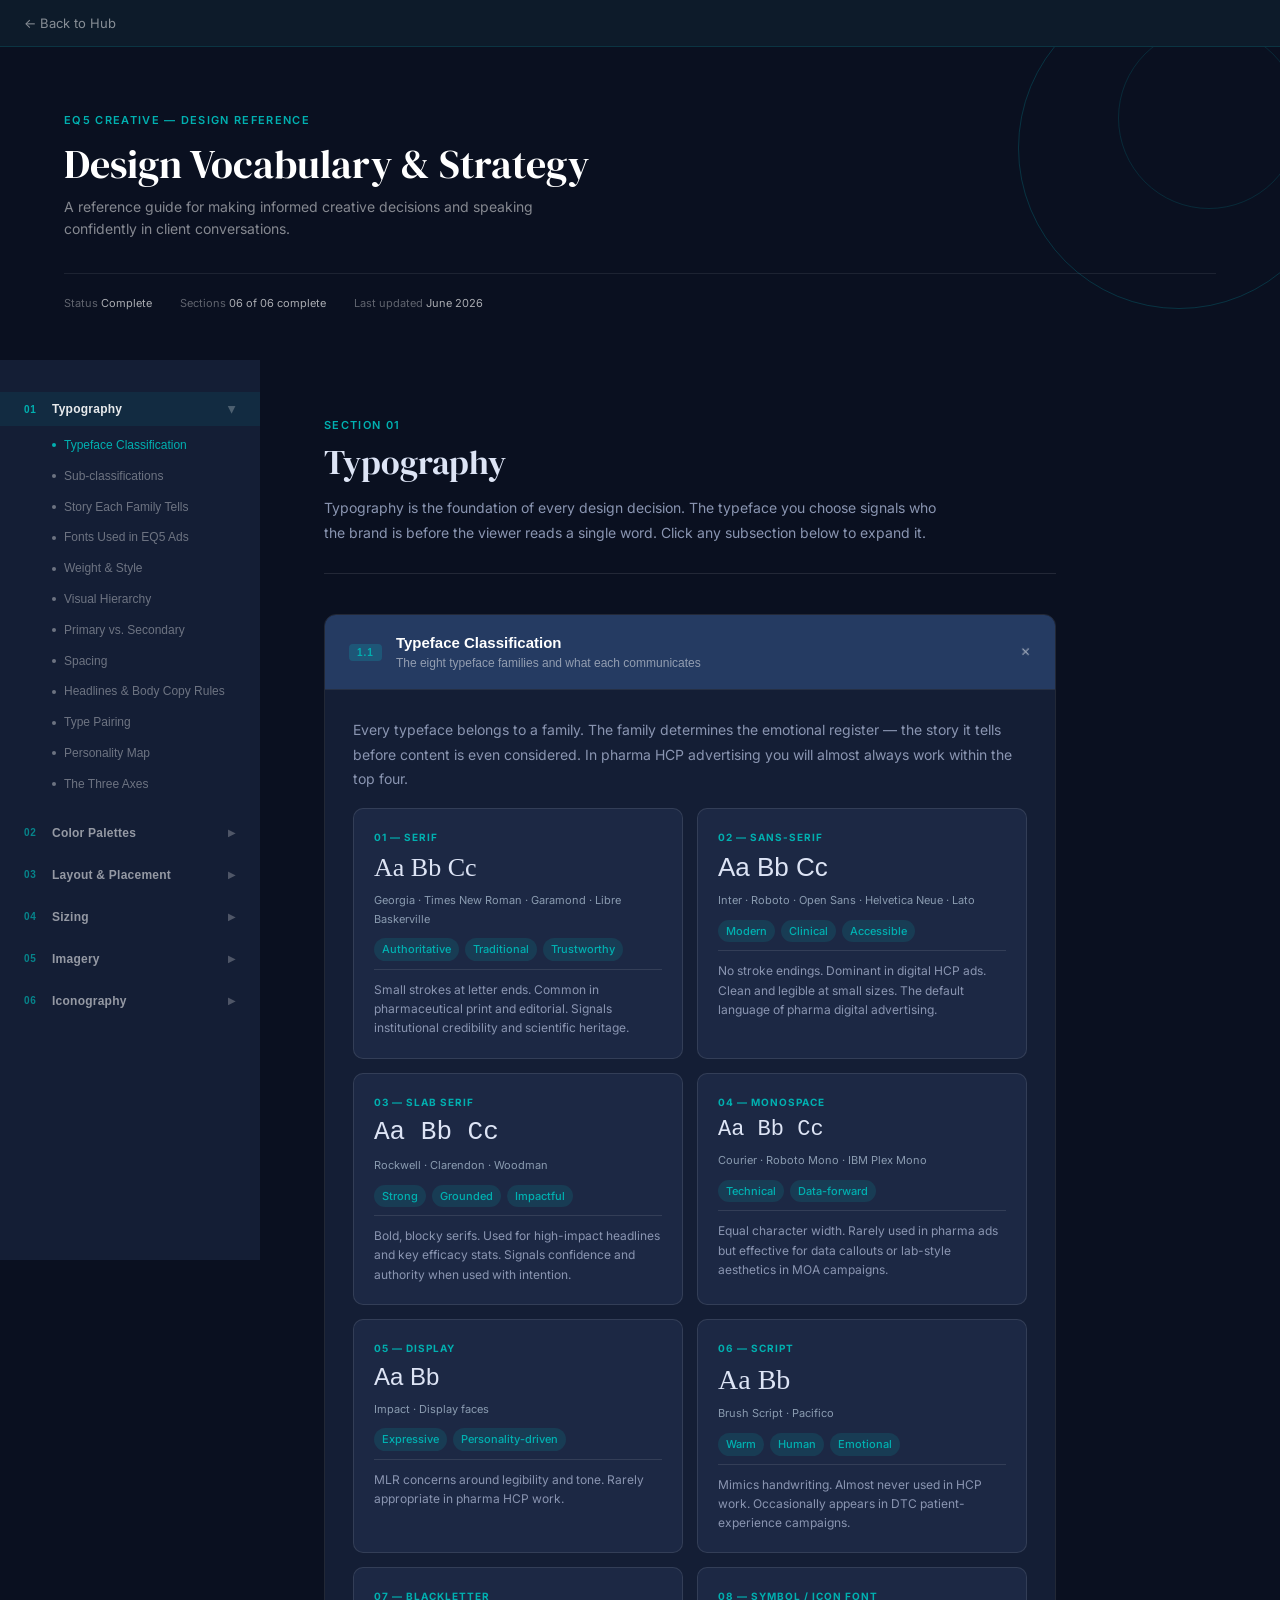
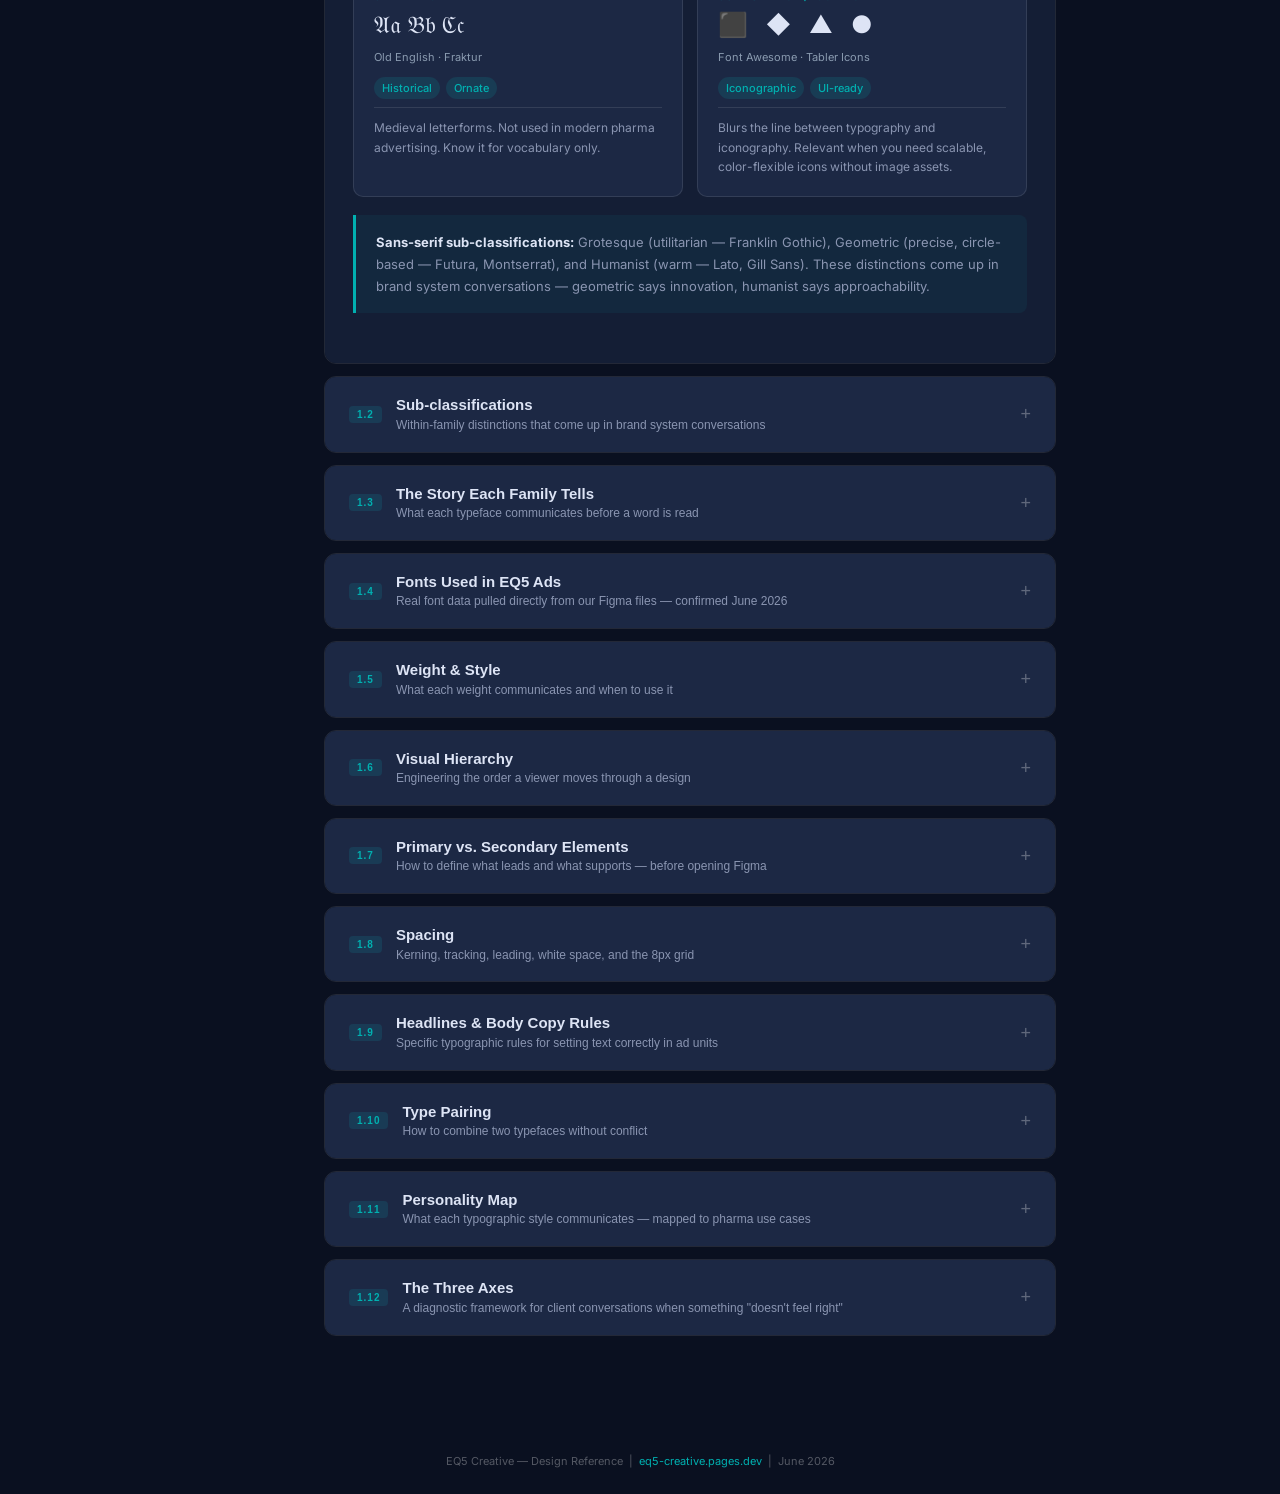
==== commit b84cd69b: "v2.x — Dark theme override on Design Elements page to match hub UI" ====
--- a/design-elements/index.html
+++ b/design-elements/index.html
@@ -340,6 +340,45 @@
     font-size: 11px; flex-shrink: 0;
   }
   .footer span { color: var(--cyan); }
+
+  /* ── EQ5 HUB DARK THEME OVERRIDE ── */
+  :root {
+    --white:      #0a1020;
+    --gray-100:   #1c2844;
+    --gray-200:   #253050;
+    --navy:       #0a1020;
+    --navy-mid:   #141e35;
+    --navy-light: #1c2844;
+    --text:       #dde4f5;
+    --text-light: #8a95b1;
+    --rule:       rgba(255,255,255,0.1);
+    --tag-bg:     rgba(1,176,176,0.15);
+    --tag-text:   #01b0b0;
+    --cyan:       #01b0b0;
+    --accent:     #01b0b0;
+  }
+  /* elements that used --navy as text color (not bg) — override to light */
+  .section-title,
+  h3,
+  .card-title,
+  .card-specimen,
+  .weight-specimen,
+  .hier-primary,
+  .hier-secondary,
+  .accordion-title,
+  .callout strong,
+  .personality-key { color: #dde4f5; }
+
+  .accordion-body        { background: #141e35; border-top-color: rgba(255,255,255,0.08); }
+  .accordion-trigger     { background: #1c2844; }
+  .accordion-trigger:hover { background: #253050; }
+  .accordion.open .accordion-trigger { background: #253b62; }
+  .hierarchy-demo        { background: #141e35; border-color: rgba(255,255,255,0.1); }
+  .personality-body      { background: #141e35; }
+  .personality-header    { background: #253b62; }
+  .pill                  { background: #1c2844; color: #dde4f5; border-color: rgba(255,255,255,0.1); }
+  .accordion-icon        { color: rgba(255,255,255,0.3); }
+  .back-link-bar         { background: #0a1020 !important; }
 </style>
 </head>
 <body>
